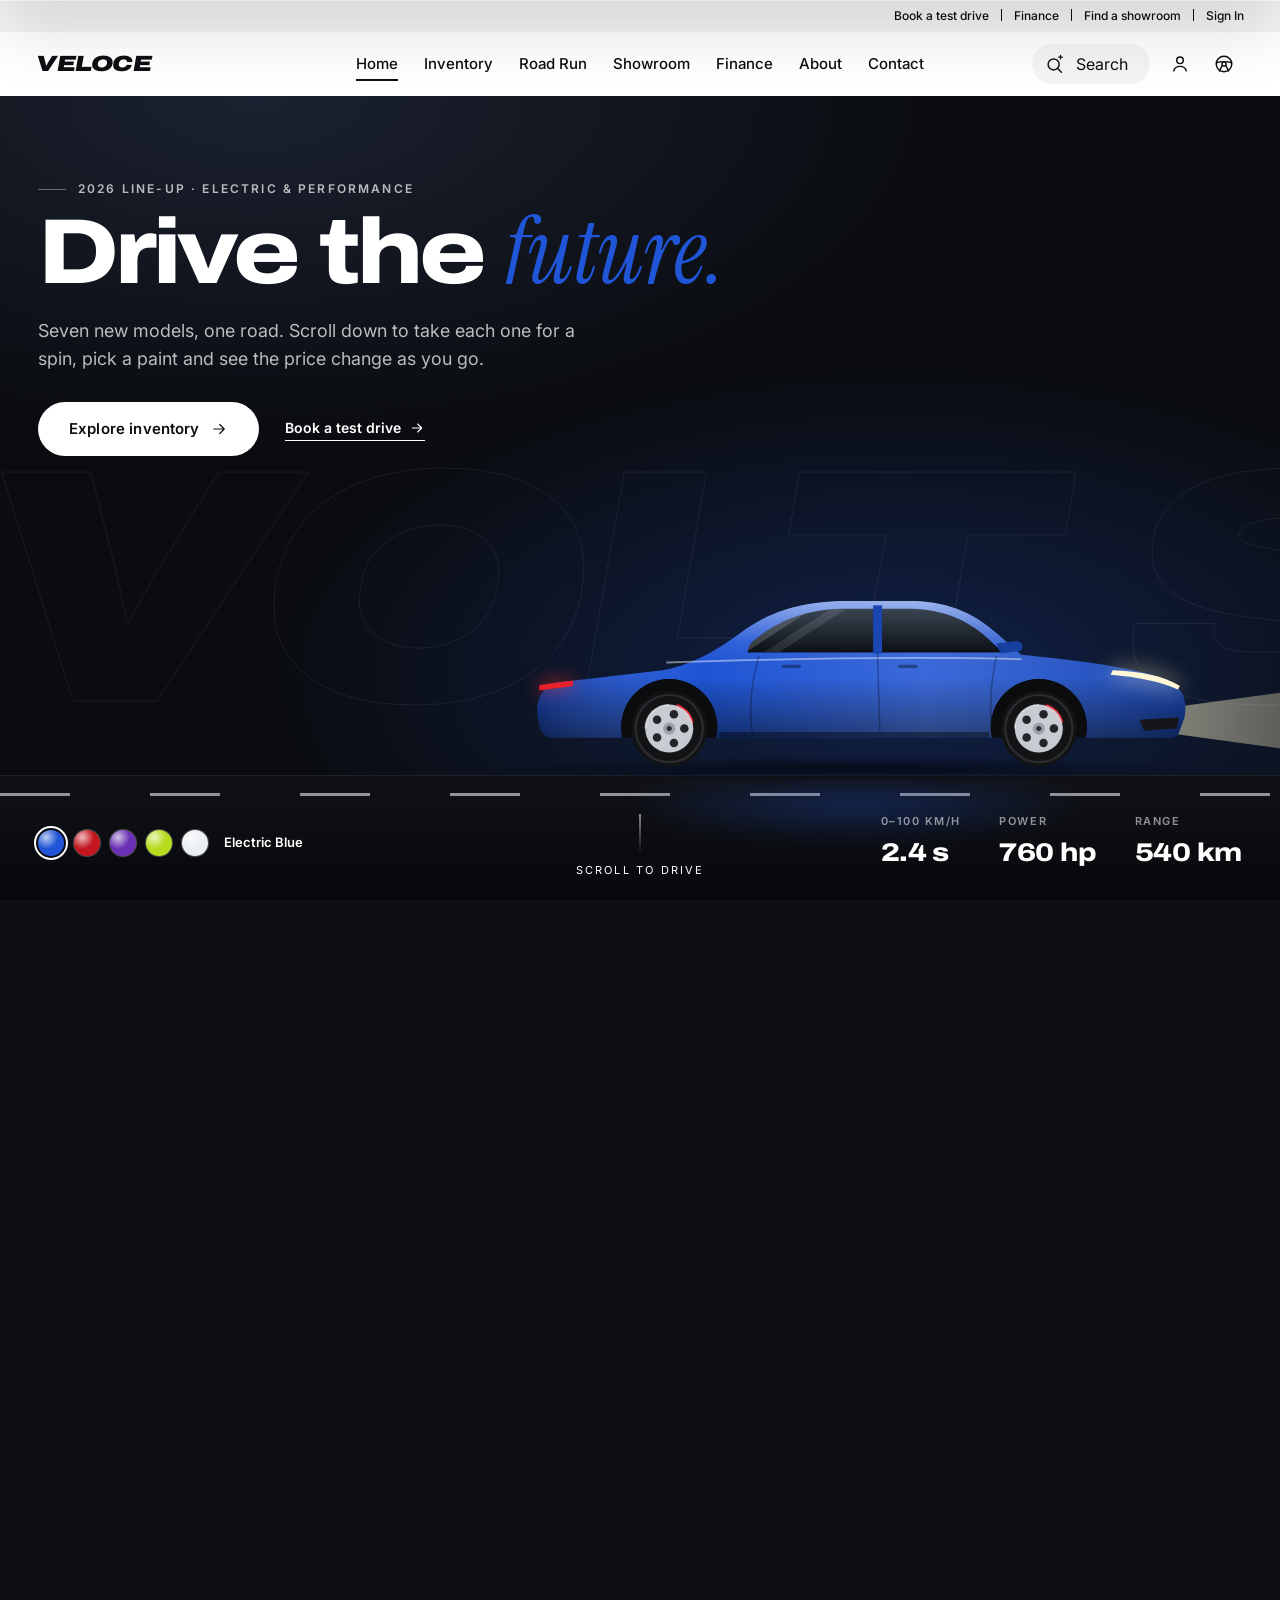
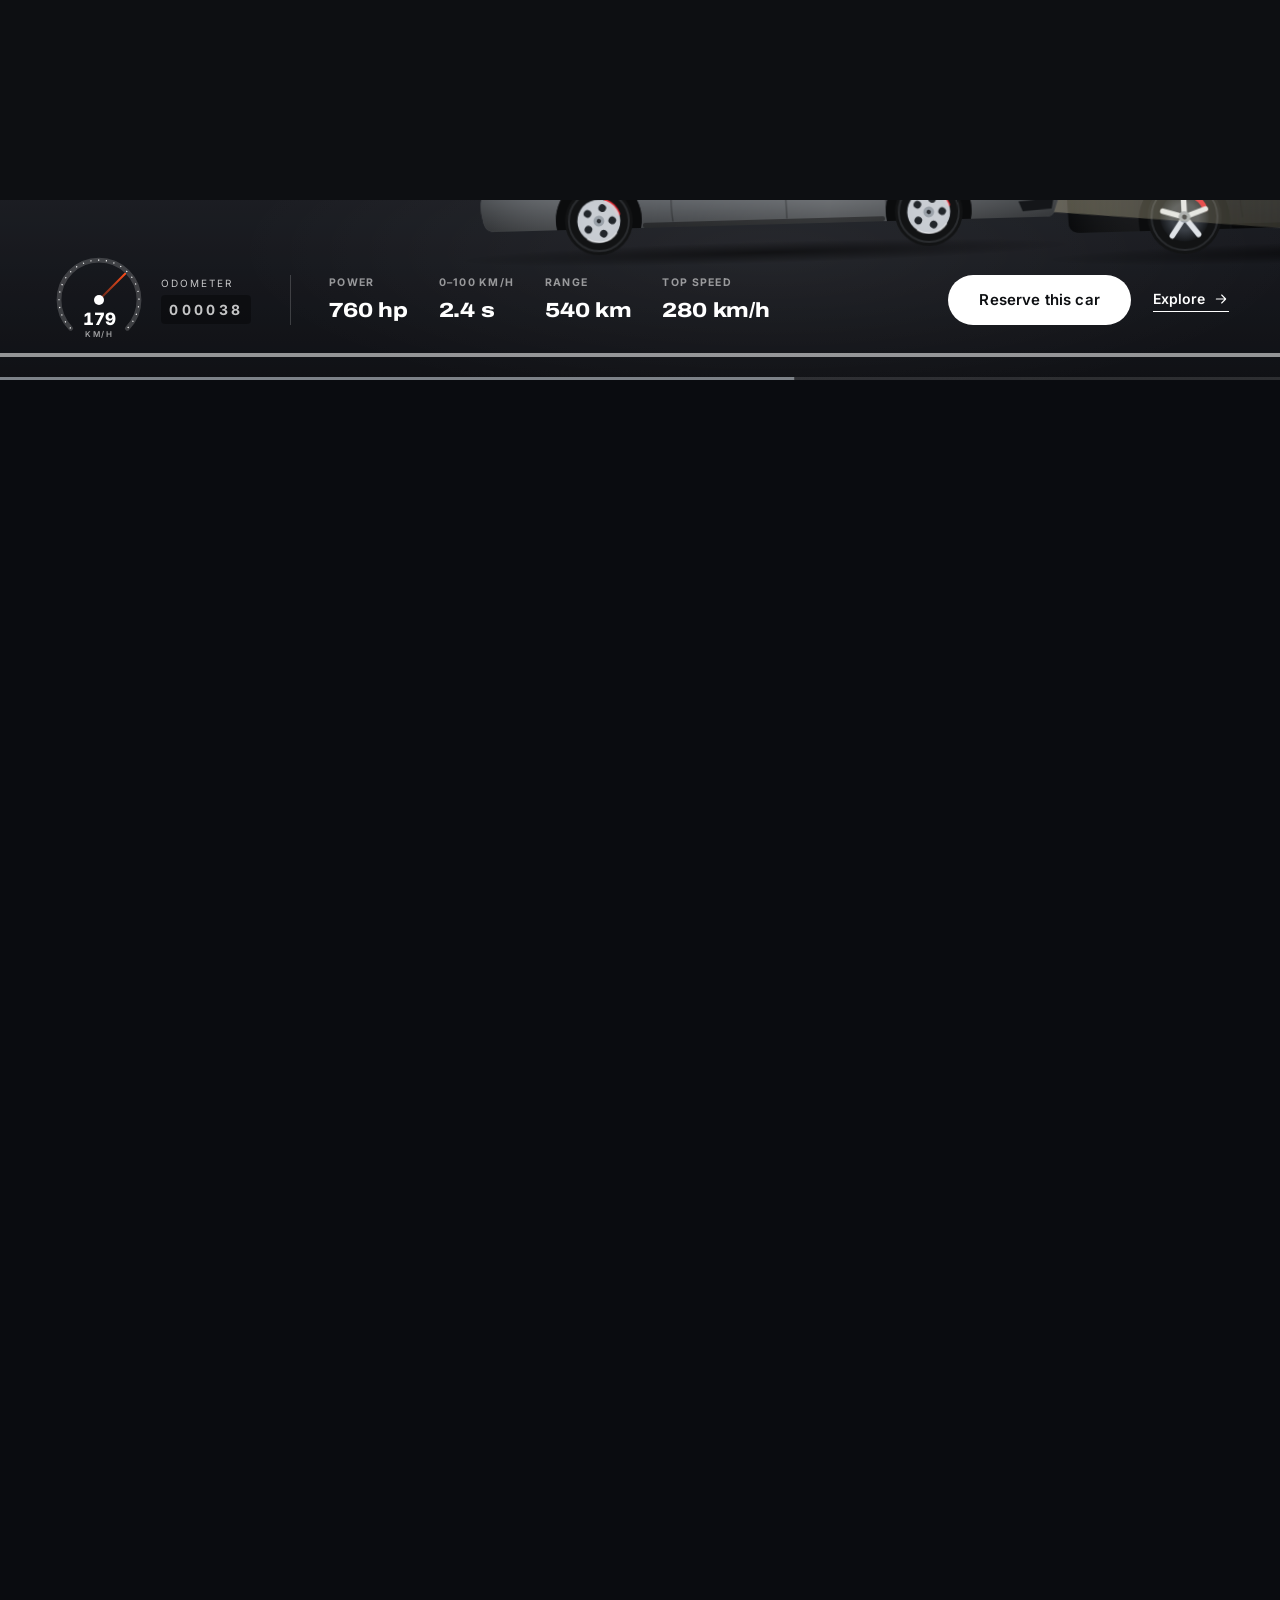
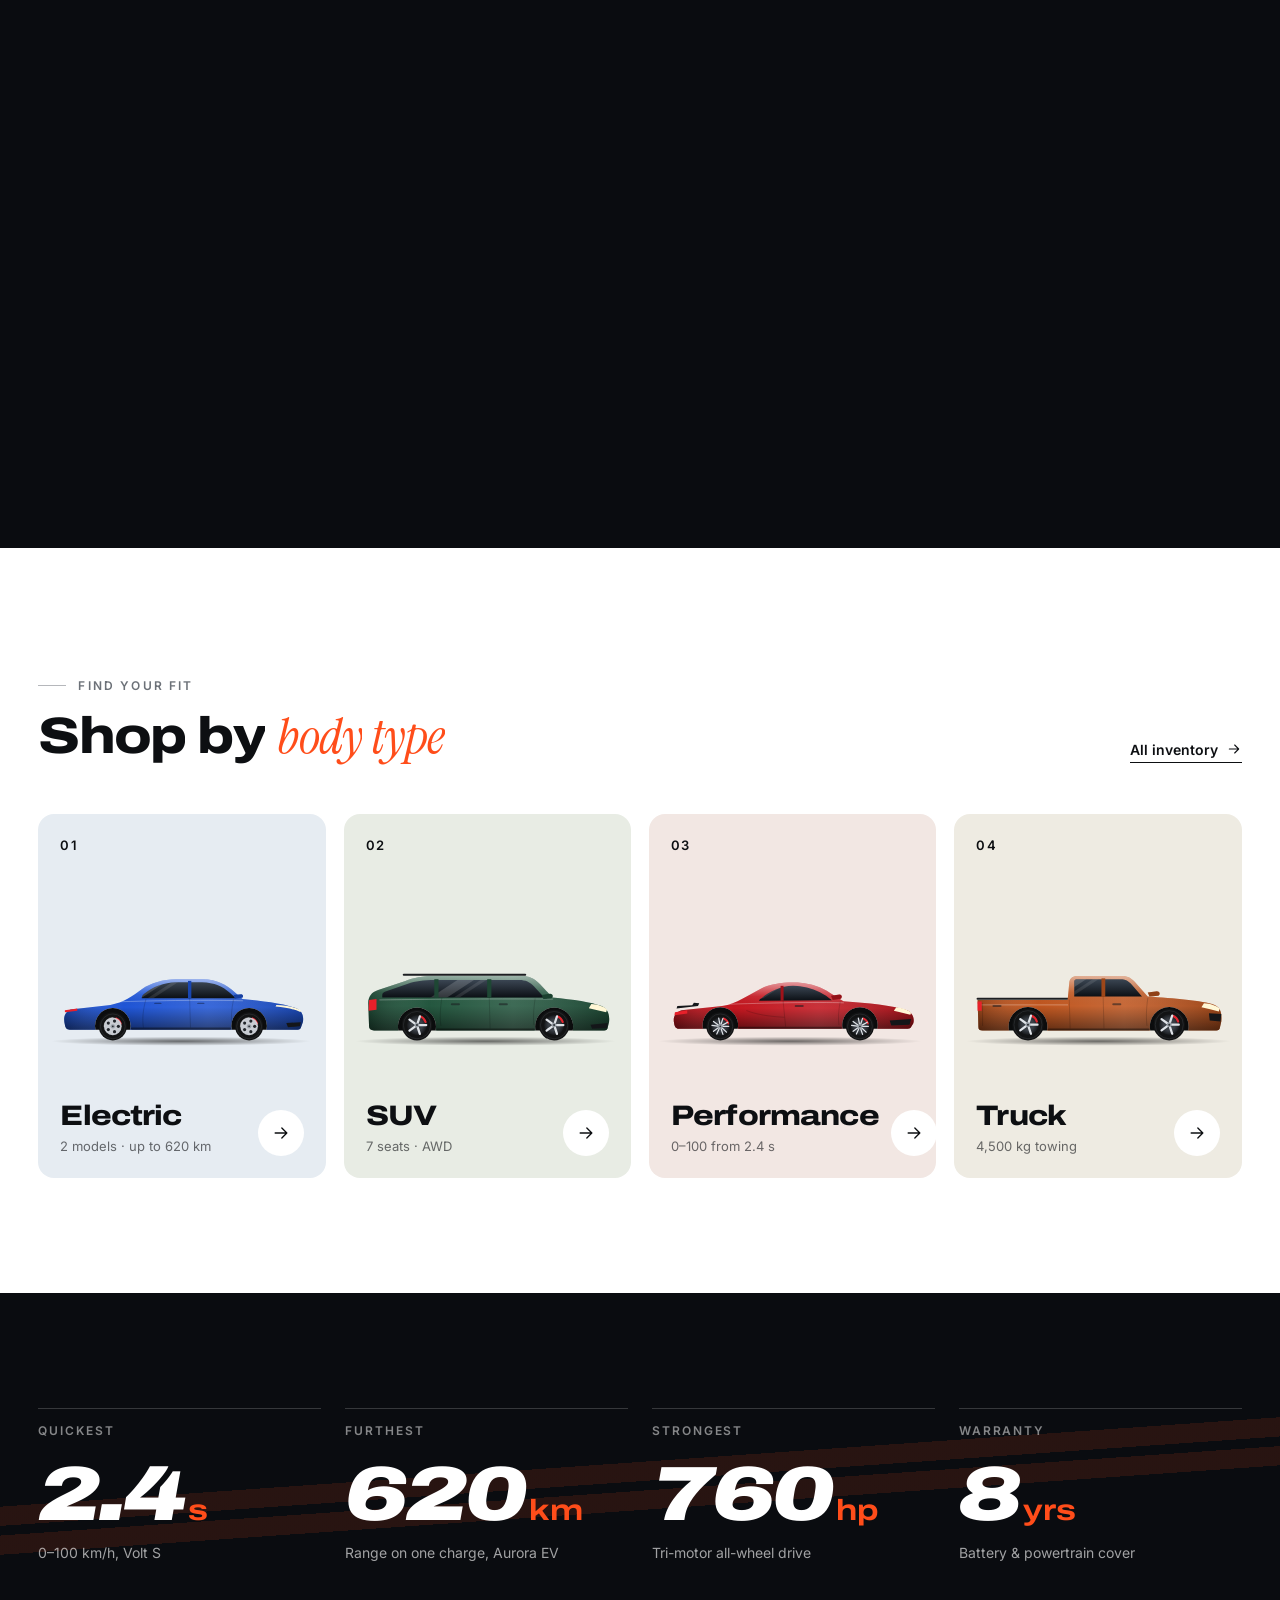
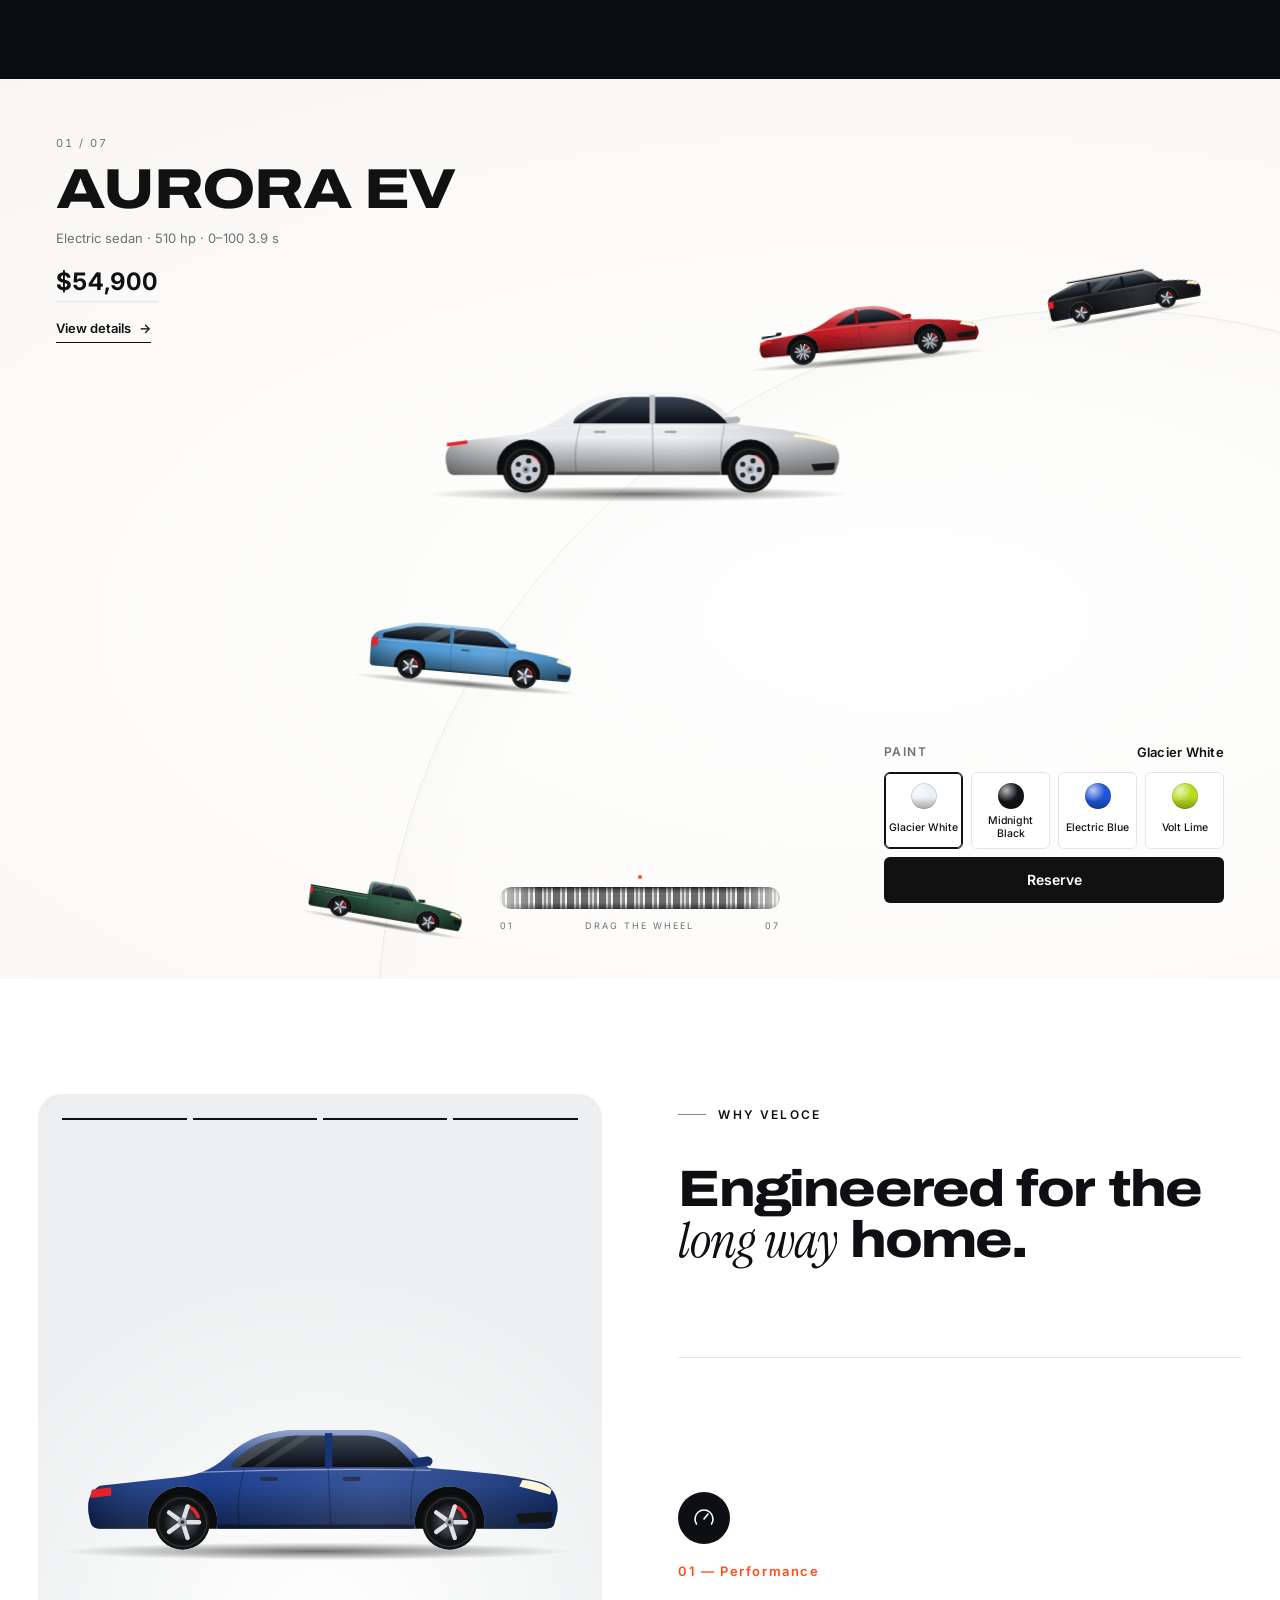
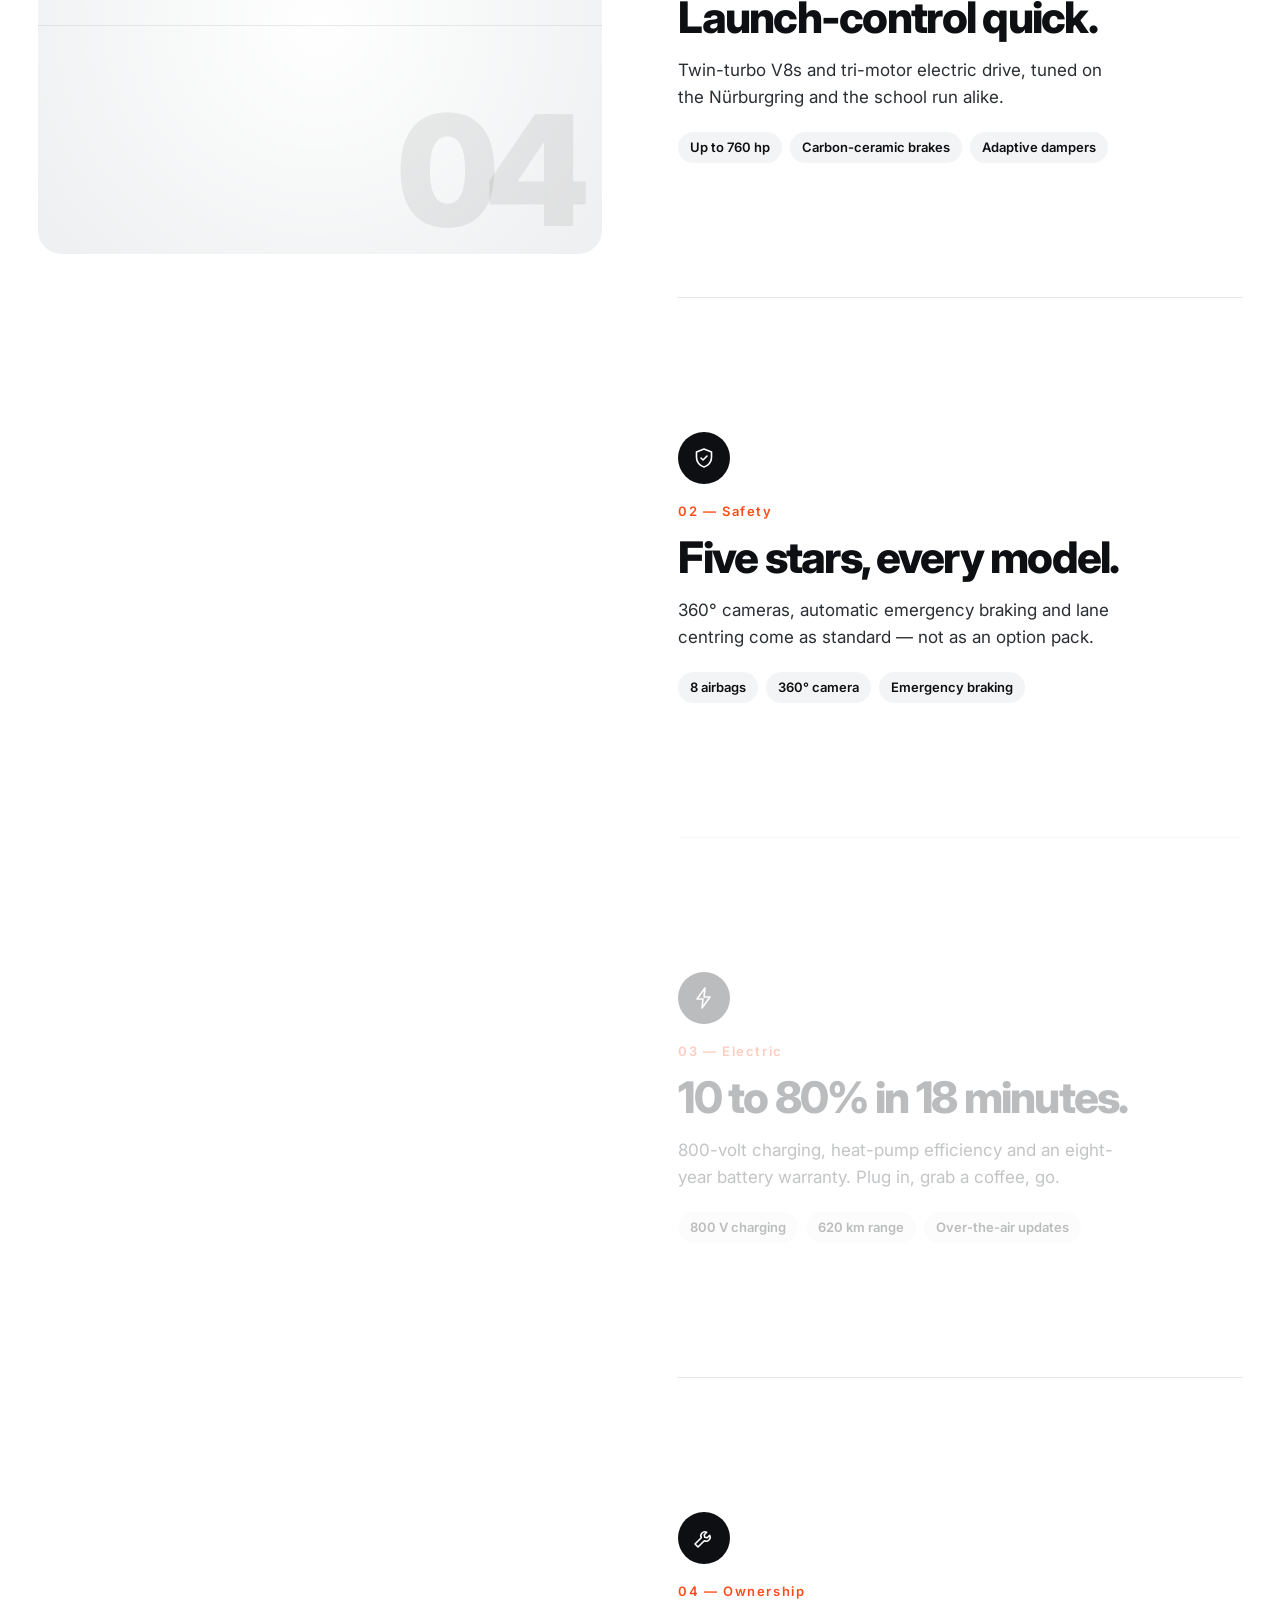
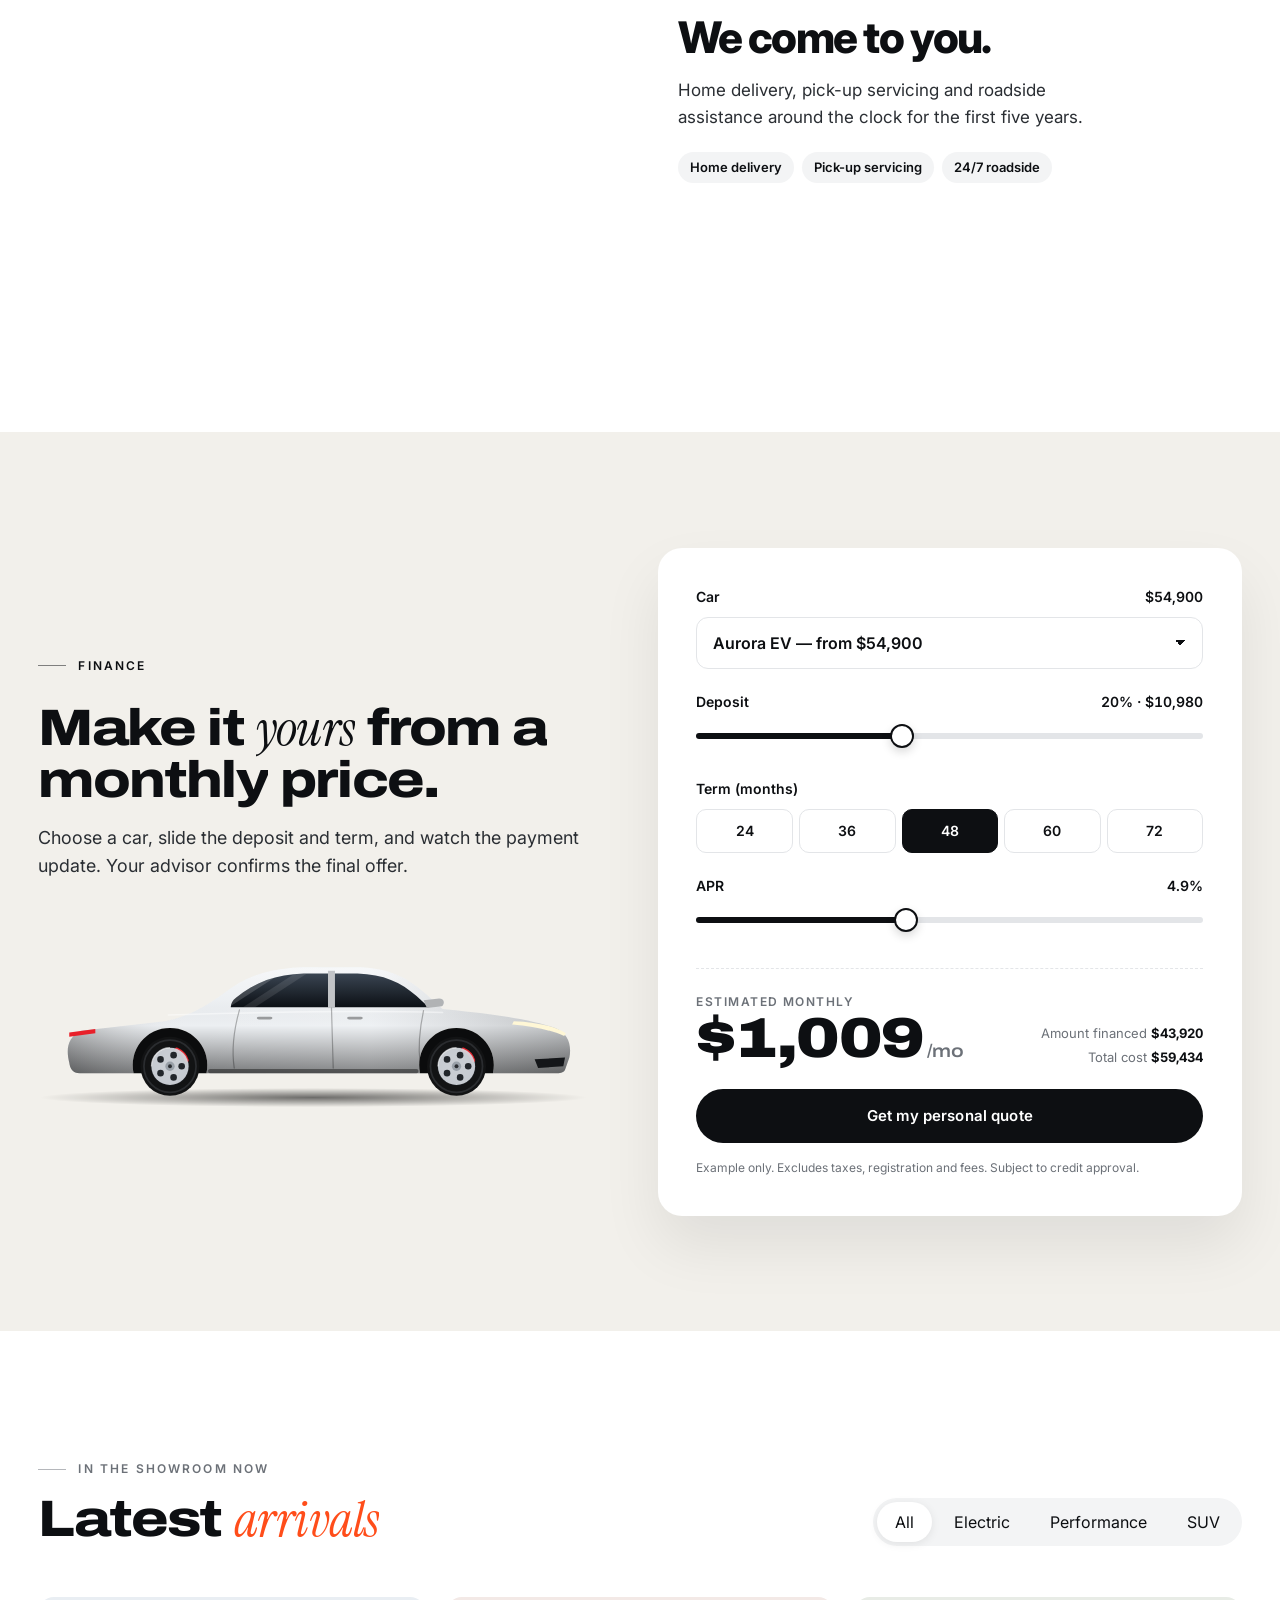
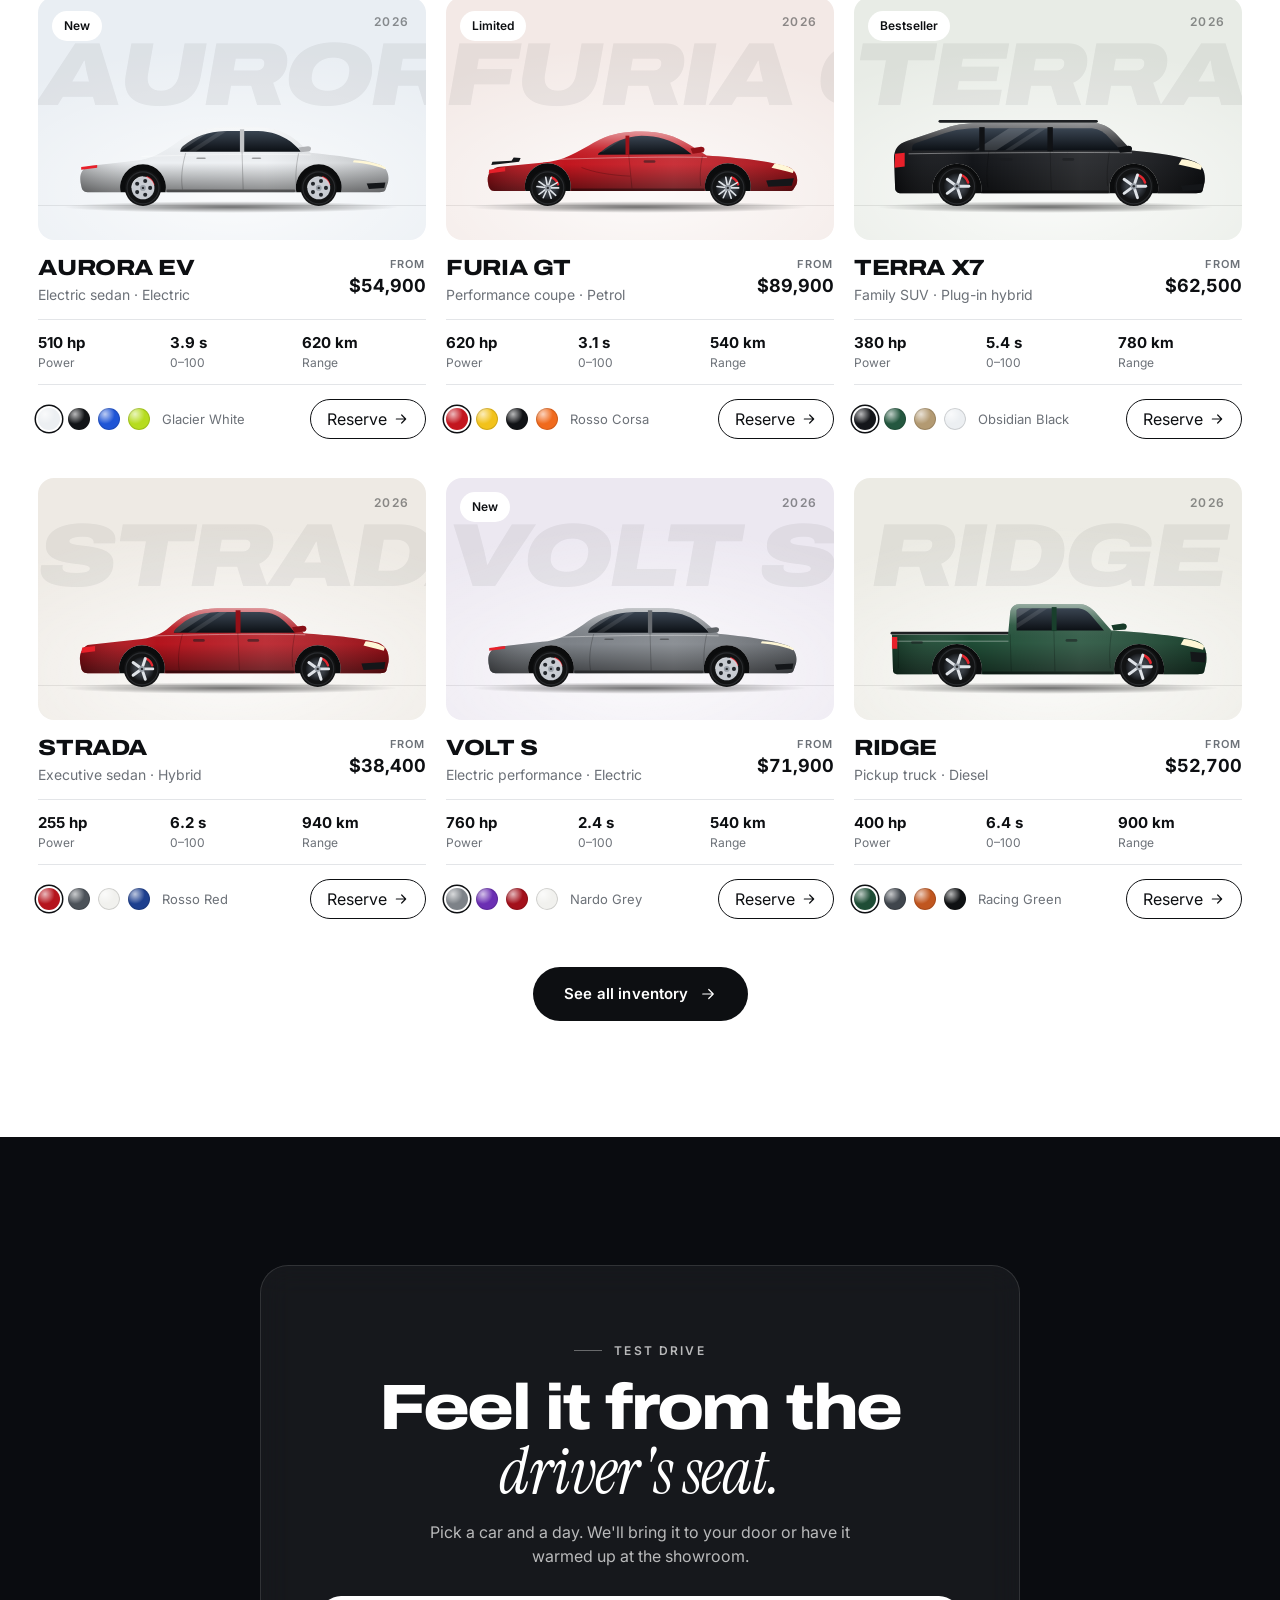
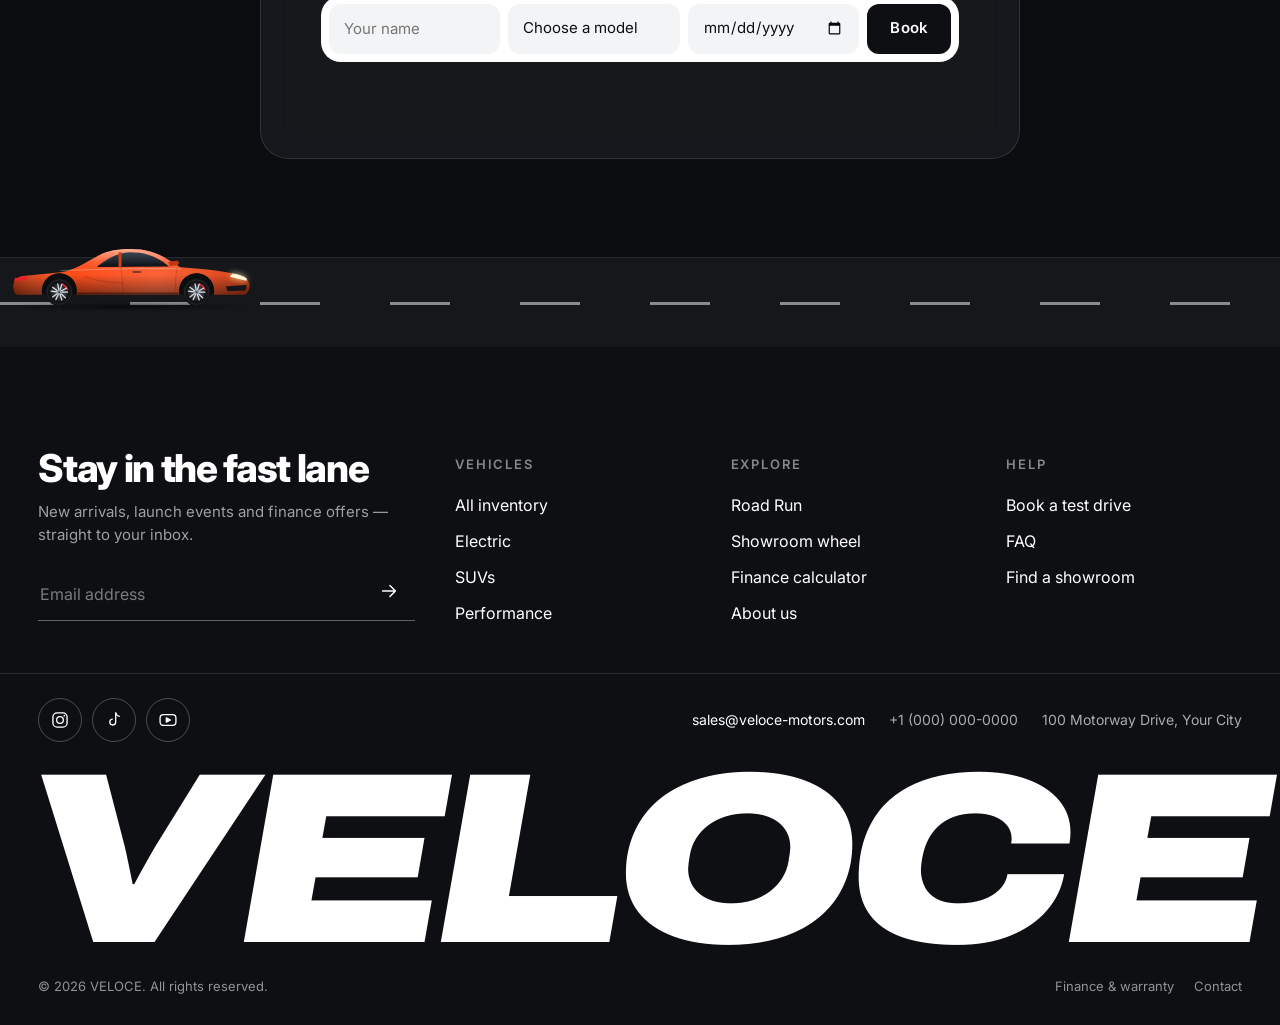
==== html/index.html @ 35964e3a "Add animated car dealership site (HTML) built on the shopify-theme-viral framework Road Run: pinned " ====
<!DOCTYPE html>
<html lang="en" data-currency="USD">
<head>
  <meta charset="UTF-8">
  <meta name="viewport" content="width=device-width, initial-scale=1.0">
  <title>Veloce Motors — Electric, performance &amp; family cars</title>
  <meta name="description" content="Scroll down the road to meet every model, pick a paint and see the price. Finance calculator and test drives.">
  <link rel="preconnect" href="https://fonts.googleapis.com">
  <link rel="preconnect" href="https://fonts.gstatic.com" crossorigin>
  <link href="https://fonts.googleapis.com/css2?family=Archivo:ital,wdth,wght@0,62..125,400..900;1,62..125,400..900&family=Inter:wght@400;500;600;700;800&family=Instrument+Serif:ital@0;1&display=swap" rel="stylesheet">
  <script>document.documentElement.classList.add('motion-ready');</script>
  <link rel="stylesheet" href="assets/base.css">
  <link rel="stylesheet" href="assets/site.css">
  <link rel="stylesheet" href="assets/motion.css">
  <link rel="stylesheet" href="assets/car-hero.css">
  <link rel="stylesheet" href="assets/sections.css">
  <link rel="stylesheet" href="assets/road-run.css">
  <link rel="stylesheet" href="assets/car-orbit.css">
  <link rel="stylesheet" href="assets/car-sections.css">
</head>
<body id="top" data-preloader class="sx">

  <div data-site-header></div>
  <script src="assets/brand.js"></script>
  <script src="assets/site.js"></script>

  <main id="main">

  <!-- ===================== HERO: the car drives in, scroll drives it off ===================== -->
  <section class="ch" data-car-hero aria-label="Introduction" style="--hero-paint:#1f55d6">
    <div class="ch-word" aria-hidden="true">VOLT&nbsp;S</div>
    <div class="ch-in">
      <div class="ch-copy">
        <p class="eyebrow" data-reveal>2026 line-up · Electric &amp; performance</p>
        <h1 class="display ch-title" data-split>Drive the <em>future.</em></h1>
        <p class="lead" data-reveal style="--rd:.45s">Seven new models, one road. Scroll down to take each one for a spin, pick a paint and see the price change as you go.</p>
        <div class="ch-ctas" data-reveal style="--rd:.6s">
          <a class="btn btn-light" href="inventory.html" data-magnetic>Explore inventory <svg viewBox="0 0 24 24" fill="none" stroke="currentColor" stroke-width="1.6" stroke-linecap="round" stroke-linejoin="round"><path d="M5 12h14M13 6l6 6-6 6"/></svg></a>
          <a class="link-arrow" href="contact.html#test-drive">Book a test drive <svg viewBox="0 0 24 24" fill="none" stroke="currentColor" stroke-width="1.6" stroke-linecap="round" stroke-linejoin="round"><path d="M5 12h14M13 6l6 6-6 6"/></svg></a>
        </div>
      </div>
    </div>
    <div class="ch-road" aria-hidden="true">
      <div class="ch-streaks"><i></i><i></i><i></i><i></i></div>
      <div class="ch-floor"></div>
      <div class="ch-reflect"></div>
      <div class="ch-car" data-hero-car data-style="ev" data-paint="#1f55d6"></div>
    </div>
    <div class="ch-bar">
      <div class="ch-paints" data-hero-paints role="group" aria-label="Paint the car">
        <button type="button" data-hex="#1f55d6" style="--c:#1f55d6" aria-label="Electric Blue" aria-pressed="true"></button>
        <button type="button" data-hex="#c3161f" style="--c:#c3161f" aria-label="Rosso Corsa" aria-pressed="false"></button>
        <button type="button" data-hex="#6b2fb3" style="--c:#6b2fb3" aria-label="Ultra Violet" aria-pressed="false"></button>
        <button type="button" data-hex="#b6dc1f" style="--c:#b6dc1f" aria-label="Volt Lime" aria-pressed="false"></button>
        <button type="button" data-hex="#eceff2" style="--c:#eceff2" aria-label="Glacier White" aria-pressed="false"></button>
        <span data-hero-paint-name>Electric Blue</span>
      </div>
      <dl class="ch-specs">
        <div><dt>0–100 km/h</dt><dd>2.4 s</dd></div>
        <div><dt>Power</dt><dd>760 hp</dd></div>
        <div><dt>Range</dt><dd>540 km</dd></div>
      </dl>
    </div>
    <a class="ch-scroll" href="index.html#road-run"><i></i><span>Scroll to drive</span></a>
  </section>

  <!-- ===================== MARQUEE ===================== -->
  <section class="mq" aria-label="Highlights" data-marquee></section>

  <!-- ===================== ROAD RUN: scroll and the cars drive past ===================== -->
  <section
    id="road-run"
    class="rr"
    data-rr
    aria-label="Road Run — scroll to drive through the line-up"
  >
    <div class="rr-sticky">
      <div class="rr-stars" aria-hidden="true"></div>
      <div class="rr-sun" aria-hidden="true"></div>
      <div class="rr-moon" aria-hidden="true"></div>
      <div class="rr-ghost" data-rr-ghost aria-hidden="true"></div>
      <div class="rr-layer rr-mtn" style="background-image:url(assets/img/road/mountains.svg)" data-rr-layer="0.06" data-aspect="5.333" aria-hidden="true"></div>
      <div class="rr-layer rr-city" style="background-image:url(assets/img/road/city.svg)" data-rr-layer="0.16" data-aspect="4.615" aria-hidden="true"></div>
      <div class="rr-tint" aria-hidden="true"></div>
      <div class="rr-layer rr-city-lights" style="background-image:url(assets/img/road/city-lights.svg)" data-rr-layer="0.16" data-aspect="4.615" aria-hidden="true"></div>
      <div class="rr-layer rr-lamps" style="background-image:url(assets/img/road/lamps.svg)" data-rr-layer="0.5" data-aspect="2.1875" aria-hidden="true"></div>
      <div class="rr-shade" aria-hidden="true"></div>
      <div class="rr-layer rr-lamps-glow" style="background-image:url(assets/img/road/lamps-glow.svg)" data-rr-layer="0.5" data-aspect="2.1875" aria-hidden="true"></div>
      <div class="rr-road" aria-hidden="true">
        <div class="rr-road-sheen"></div>
        <div class="rr-lane" data-rr-lane></div>
        <div class="rr-edge"></div>
      </div>
      <div class="rr-scrim" aria-hidden="true"></div>
      <div class="rr-cars" data-rr-cars></div>

      <div class="rr-info" aria-live="polite">
        <div class="rr-idx"><span data-rr-idx>01</span> / <span data-rr-max>07</span> — Road Run</div>
        <p class="rr-cat" data-rr-cat></p>
        <h2 class="rr-name" data-rr-name></h2>
        <p class="rr-tag" data-rr-tag></p>
        <div class="rr-price"><small>Price in this paint</small><strong data-rr-price></strong><span class="rr-paint-name" data-rr-paint></span></div>
        <div class="rr-paints" data-rr-paints role="radiogroup" aria-label="Choose a paint"></div>
      </div>

      <ol class="rr-steps" data-rr-steps aria-label="Models on the road"></ol>

      <div class="rr-dash">
        <div class="rr-hud" aria-hidden="true">
          <div class="rr-gauge">
            <svg viewBox="0 0 120 120">
              <path d="M24.6 95.4 A50 50 0 1 1 95.4 95.4" fill="none" stroke="rgba(255,255,255,.18)" stroke-width="6" stroke-linecap="round"/>
              <path d="M24.6 95.4 A50 50 0 1 1 95.4 95.4" fill="none" stroke="#fff" stroke-width="1.5" stroke-dasharray="1.5 8.2" transform="translate(0 0)"/>
            </svg>
            <span class="rr-needle" data-rr-needle></span>
            <span class="rr-gauge-num"><span data-rr-speed>0</span><small>KM/H</small></span>
          </div>
          <div class="rr-odo">Odometer<b data-rr-odo>000000</b></div>
        </div>
        <dl class="rr-specs" data-rr-specs></dl>
        <div class="rr-ctas">
          <p class="rr-msg" data-rr-msg aria-live="polite"></p>
          <button type="button" class="btn btn-light" data-rr-reserve>Reserve this car</button>
          <a class="link-arrow" href="inventory.html" data-rr-link>Explore <svg viewBox="0 0 24 24" fill="none" stroke="currentColor" stroke-width="1.6" stroke-linecap="round" stroke-linejoin="round"><path d="M5 12h14M13 6l6 6-6 6"/></svg></a>
        </div>
      </div>
      <div class="rr-hint" aria-hidden="true"><i></i>Scroll to drive</div>
      <div class="rr-bar" aria-hidden="true"><i></i></div>
    </div>
  </section>

  <!-- ===================== BODY TYPES ===================== -->
  <section class="section" id="body-types" aria-labelledby="bt-title">
    <div class="container">
      <div class="section-head">
        <div>
          <p class="eyebrow" data-reveal>Find your fit</p>
          <h2 class="h2" id="bt-title" data-split style="margin-top:16px">Shop by <em>body type</em></h2>
        </div>
        <a class="link-arrow" href="inventory.html" data-reveal>All inventory <svg viewBox="0 0 24 24" fill="none" stroke="currentColor" stroke-width="1.6" stroke-linecap="round" stroke-linejoin="round"><path d="M5 12h14M13 6l6 6-6 6"/></svg></a>
      </div>
      <div class="bt-grid" data-reveal-stagger="0.08">
        <a class="bt" href="inventory.html?c=electric" data-reveal style="--tone:#e6ecf2" data-cursor="Go">
          <span class="bt-n">01</span>
          <span class="bt-car" data-car-art="ev" data-paint="#1f55d6"></span>
          <span class="bt-foot"><span><span class="bt-name">Electric</span><span class="bt-count">2 models · up to 620 km</span></span><span class="bt-arrow"><svg viewBox="0 0 24 24" fill="none" stroke="currentColor" stroke-width="1.6" stroke-linecap="round" stroke-linejoin="round"><path d="M5 12h14M13 6l6 6-6 6"/></svg></span></span>
        </a>
        <a class="bt" href="inventory.html?c=suv" data-reveal style="--tone:#e8ece4" data-cursor="Go">
          <span class="bt-n">02</span>
          <span class="bt-car" data-car-art="suv" data-paint="#24573f"></span>
          <span class="bt-foot"><span><span class="bt-name">SUV</span><span class="bt-count">7 seats · AWD</span></span><span class="bt-arrow"><svg viewBox="0 0 24 24" fill="none" stroke="currentColor" stroke-width="1.6" stroke-linecap="round" stroke-linejoin="round"><path d="M5 12h14M13 6l6 6-6 6"/></svg></span></span>
        </a>
        <a class="bt" href="inventory.html?c=performance" data-reveal style="--tone:#f2e7e3" data-cursor="Go">
          <span class="bt-n">03</span>
          <span class="bt-car" data-car-art="coupe" data-paint="#c3161f"></span>
          <span class="bt-foot"><span><span class="bt-name">Performance</span><span class="bt-count">0–100 from 2.4 s</span></span><span class="bt-arrow"><svg viewBox="0 0 24 24" fill="none" stroke="currentColor" stroke-width="1.6" stroke-linecap="round" stroke-linejoin="round"><path d="M5 12h14M13 6l6 6-6 6"/></svg></span></span>
        </a>
        <a class="bt" href="inventory.html?c=truck" data-reveal style="--tone:#eeebe2" data-cursor="Go">
          <span class="bt-n">04</span>
          <span class="bt-car" data-car-art="pickup" data-paint="#c0561f"></span>
          <span class="bt-foot"><span><span class="bt-name">Truck</span><span class="bt-count">4,500 kg towing</span></span><span class="bt-arrow"><svg viewBox="0 0 24 24" fill="none" stroke="currentColor" stroke-width="1.6" stroke-linecap="round" stroke-linejoin="round"><path d="M5 12h14M13 6l6 6-6 6"/></svg></span></span>
        </a>
      </div>
    </div>
  </section>

  <!-- ===================== STATS ===================== -->
  <section class="section stats" aria-label="Veloce in numbers">
    <div class="container">
      <div class="stats-grid" data-reveal-stagger="0.1">
        <div class="stat" data-reveal><span class="stat-k">Quickest</span><span class="stat-num" data-count-to="2.4"><span data-count>2.4</span><small>s</small></span><span class="stat-label">0–100 km/h, Volt S</span></div>
        <div class="stat" data-reveal><span class="stat-k">Furthest</span><span class="stat-num" data-count-to="620"><span data-count>620</span><small>km</small></span><span class="stat-label">Range on one charge, Aurora EV</span></div>
        <div class="stat" data-reveal><span class="stat-k">Strongest</span><span class="stat-num" data-count-to="760"><span data-count>760</span><small>hp</small></span><span class="stat-label">Tri-motor all-wheel drive</span></div>
        <div class="stat" data-reveal><span class="stat-k">Warranty</span><span class="stat-num" data-count-to="8"><span data-count>8</span><small>yrs</small></span><span class="stat-label">Battery &amp; powertrain cover</span></div>
      </div>
    </div>
  </section>

  <!-- ===================== SHOWROOM WHEEL (drag the wheel) ===================== -->
  <section id="showroom" class="orbit" data-orbit-section aria-label="Showroom — drag the wheel to choose a car">
    <div class="orbit-stage" data-orbit-stage data-cursor="Drag">
      <div class="orbit-ring" data-orbit-ring aria-hidden="true"></div>
    </div>

    <div class="orbit-info" aria-live="polite">
      <div class="orbit-idx" data-orbit-idx>01 / 07</div>
      <h2 class="orbit-name" data-orbit-name></h2>
      <p class="orbit-meta" data-orbit-meta></p>
      <div class="orbit-price" data-orbit-price></div>
      <a class="orbit-details" href="inventory.html" data-orbit-details>View details <span aria-hidden="true">&rarr;</span></a>
    </div>

    <div class="orbit-wheel" data-orbit-wheel role="slider" tabindex="0" aria-label="Turn the wheel to choose a car" aria-valuemin="1" aria-valuemax="7" aria-valuenow="1">
      <span class="orbit-wheel-dot" aria-hidden="true"></span>
      <div class="orbit-wheel-track" data-orbit-track></div>
      <div class="orbit-wheel-labels" aria-hidden="true"><span>01</span><span>Drag the wheel</span><span data-orbit-max>07</span></div>
    </div>

    <div class="orbit-paints-wrap">
      <div class="orbit-paints-head"><span>Paint</span><span data-orbit-paint></span></div>
      <div class="orbit-paints" data-orbit-paints role="radiogroup" aria-label="Choose a paint"></div>
      <button type="button" class="orbit-reserve" data-orbit-reserve>Reserve</button>
      <p class="orbit-msg" data-orbit-msg aria-live="polite"></p>
    </div>
  </section>

  <!-- ===================== FEATURE SCROLL ===================== -->
  <section class="section" data-feat aria-labelledby="feat-title">
    <div class="container feat-in">
      <div class="feat-media" aria-hidden="true">
        <div class="feat-frame">
          <div class="feat-progress"><i></i><i></i><i></i><i></i></div>
          <figure class="feat-img" data-car-art="coupe" data-paint="#f2c21b"></figure>
          <figure class="feat-img" data-car-art="suv" data-paint="#eceff2"></figure>
          <figure class="feat-img" data-car-art="ev" data-paint="#6b2fb3"></figure>
          <figure class="feat-img" data-car-art="sedan" data-paint="#1d3f8f"></figure>
          <span class="feat-big" data-feat-num>01</span>
        </div>
      </div>
      <div class="feat-list">
        <header>
          <p class="eyebrow" data-reveal>Why Veloce</p>
          <h2 class="h2" id="feat-title" data-split style="margin-top:20px">Engineered for the <em>long way</em> home.</h2>
        </header>
        <article class="feat-item">
          <span class="feat-ico"><svg viewBox="0 0 24 24" fill="none" stroke="currentColor" stroke-width="1.6" stroke-linecap="round" stroke-linejoin="round"><path d="M12 13 16 8"/><path d="M4.5 18a9 9 0 1 1 15 0"/></svg></span>
          <span class="feat-idx">01 — Performance</span>
          <h3>Launch-control quick.</h3>
          <p>Twin-turbo V8s and tri-motor electric drive, tuned on the Nürburgring and the school run alike.</p>
          <ul><li>Up to 760 hp</li><li>Carbon-ceramic brakes</li><li>Adaptive dampers</li></ul>
          <div class="feat-item-img" data-car-art="coupe" data-paint="#f2c21b"></div>
        </article>
        <article class="feat-item">
          <span class="feat-ico"><svg viewBox="0 0 24 24" fill="none" stroke="currentColor" stroke-width="1.6" stroke-linecap="round" stroke-linejoin="round"><path d="M12 3 4.5 6v5.5c0 4.6 3.2 8.4 7.5 9.5 4.3-1.1 7.5-4.9 7.5-9.5V6L12 3Z"/><path d="m9 12 2 2 4-4"/></svg></span>
          <span class="feat-idx">02 — Safety</span>
          <h3>Five stars, every model.</h3>
          <p>360° cameras, automatic emergency braking and lane centring come as standard — not as an option pack.</p>
          <ul><li>8 airbags</li><li>360° camera</li><li>Emergency braking</li></ul>
          <div class="feat-item-img" data-car-art="suv" data-paint="#eceff2"></div>
        </article>
        <article class="feat-item">
          <span class="feat-ico"><svg viewBox="0 0 24 24" fill="none" stroke="currentColor" stroke-width="1.6" stroke-linecap="round" stroke-linejoin="round"><path d="M13 2 5 13h6l-1 9 8-11h-6l1-9Z"/></svg></span>
          <span class="feat-idx">03 — Electric</span>
          <h3>10 to 80% in 18 minutes.</h3>
          <p>800-volt charging, heat-pump efficiency and an eight-year battery warranty. Plug in, grab a coffee, go.</p>
          <ul><li>800 V charging</li><li>620 km range</li><li>Over-the-air updates</li></ul>
          <div class="feat-item-img" data-car-art="ev" data-paint="#6b2fb3"></div>
        </article>
        <article class="feat-item">
          <span class="feat-ico"><svg viewBox="0 0 24 24" fill="none" stroke="currentColor" stroke-width="1.6" stroke-linecap="round" stroke-linejoin="round"><path d="M14.7 6.3a4 4 0 0 0-5.4 5.4L3 18l3 3 6.3-6.3a4 4 0 0 0 5.4-5.4l-2.5 2.5-2.4-.6-.6-2.4 2.5-2.5Z"/></svg></span>
          <span class="feat-idx">04 — Ownership</span>
          <h3>We come to you.</h3>
          <p>Home delivery, pick-up servicing and roadside assistance around the clock for the first five years.</p>
          <ul><li>Home delivery</li><li>Pick-up servicing</li><li>24/7 roadside</li></ul>
          <div class="feat-item-img" data-car-art="sedan" data-paint="#1d3f8f"></div>
        </article>
      </div>
    </div>
  </section>

  <!-- ===================== FINANCE CALCULATOR ===================== -->
  <section id="finance" class="section fin" data-fin data-fin-default="aurora-ev" aria-labelledby="fin-title">
    <div class="container fin-grid">
      <div>
        <p class="eyebrow" data-reveal>Finance</p>
        <h2 class="h2" id="fin-title" data-split style="margin-top:16px">Make it <em>yours</em> from a monthly price.</h2>
        <p class="lead" data-reveal style="margin-top:18px">Choose a car, slide the deposit and term, and watch the payment update. Your advisor confirms the final offer.</p>
        <div class="fin-car" data-fin-art data-reveal="left"></div>
      </div>
      <div class="fin-card" data-reveal="up">
        <div class="fin-row">
          <label class="fin-label" for="fin-car"><span>Car</span><output data-fin-price></output></label>
          <select id="fin-car" data-fin-car></select>
        </div>
        <div class="fin-row">
          <label class="fin-label" for="fin-down"><span>Deposit</span><output data-fin-down-out></output></label>
          <input id="fin-down" type="range" min="0" max="50" step="5" value="20" data-fin-down>
        </div>
        <div class="fin-row">
          <div class="fin-label"><span>Term (months)</span></div>
          <div class="fin-terms" data-fin-terms role="group" aria-label="Term in months">
            <button type="button" data-months="24" aria-pressed="false">24</button>
            <button type="button" data-months="36" aria-pressed="false">36</button>
            <button type="button" data-months="48" aria-pressed="true">48</button>
            <button type="button" data-months="60" aria-pressed="false">60</button>
            <button type="button" data-months="72" aria-pressed="false">72</button>
          </div>
        </div>
        <div class="fin-row">
          <label class="fin-label" for="fin-apr"><span>APR</span><output data-fin-apr-out></output></label>
          <input id="fin-apr" type="range" min="0" max="12" step="0.1" value="4.9" data-fin-apr>
        </div>
        <div class="fin-out">
          <div><small>Estimated monthly</small><div class="fin-monthly" data-fin-monthly aria-live="polite">$0<span>/mo</span></div></div>
          <div class="fin-sum"><span>Amount financed <b data-fin-loan></b></span><span>Total cost <b data-fin-total></b></span></div>
        </div>
        <a class="btn btn-dark btn-block" href="contact.html#test-drive" style="margin-top:22px">Get my personal quote</a>
        <p class="fin-note">Example only. Excludes taxes, registration and fees. Subject to credit approval.</p>
      </div>
    </div>
  </section>

  <!-- ===================== LATEST ARRIVALS ===================== -->
  <section class="section" data-pg data-limit="6" aria-labelledby="pg-title">
    <div class="container">
      <div class="section-head">
        <div>
          <p class="eyebrow" data-reveal>In the showroom now</p>
          <h2 class="h2" id="pg-title" data-split style="margin-top:16px">Latest <em>arrivals</em></h2>
        </div>
        <div class="tabs" role="group" aria-label="Filter cars" data-reveal>
          <span class="tab-ink" aria-hidden="true"></span>
          <button type="button" class="tab" data-filter="all" aria-pressed="true">All</button>
          <button type="button" class="tab" data-filter="electric" aria-pressed="false">Electric</button>
          <button type="button" class="tab" data-filter="performance" aria-pressed="false">Performance</button>
          <button type="button" class="tab" data-filter="suv" aria-pressed="false">SUV</button>
        </div>
      </div>
      <div class="cc-grid" data-pg-grid></div>
      <div style="text-align:center;margin-top:48px" data-reveal><a class="btn btn-dark" href="inventory.html" data-magnetic>See all inventory <svg viewBox="0 0 24 24" fill="none" stroke="currentColor" stroke-width="1.6" stroke-linecap="round" stroke-linejoin="round"><path d="M5 12h14M13 6l6 6-6 6"/></svg></a></div>
    </div>
  </section>

  <!-- ===================== TEST DRIVE ===================== -->
  <section class="td" id="test-drive" aria-labelledby="td-title">
    <div class="container">
      <div class="td-card" data-reveal="up">
        <p class="eyebrow">Test drive</p>
        <h2 class="h2" id="td-title">Feel it from the <em>driver's seat.</em></h2>
        <p>Pick a car and a day. We'll bring it to your door or have it warmed up at the showroom.</p>
        <form class="td-form" data-td-form novalidate>
          <label class="visually-hidden" for="td-name">Name</label>
          <input id="td-name" name="name" type="text" placeholder="Your name" autocomplete="name" required>
          <label class="visually-hidden" for="td-model">Model</label>
          <select id="td-model" name="model" required><option value="">Choose a model</option></select>
          <label class="visually-hidden" for="td-date">Date</label>
          <input id="td-date" name="date" type="date" required>
          <button type="submit" class="btn btn-dark">Book</button>
        </form>
        <p class="td-msg" aria-live="polite"></p>
      </div>
    </div>
    <div class="td-road" aria-hidden="true"></div>
    <div class="td-car" data-car-art="coupe" data-paint="#ff4d1a" aria-hidden="true"></div>
  </section>

  </main>

  <div data-site-footer></div>

  <script src="assets/car-art.js"></script>
  <script src="assets/site-cart.js"></script>
  <script src="assets/data/catalog.js"></script>
  <script src="assets/motion.js"></script>
  <script src="assets/marquee.js"></script>
  <script src="assets/car-hero.js"></script>
  <script src="assets/road-run.js"></script>
  <script src="assets/car-orbit.js"></script>
  <script src="assets/car-card.js"></script>
  <script src="assets/car-sections.js"></script>
  <script src="assets/sections.js"></script>
</body>
</html>
---- html/assets/base.css ----
/* ============================================================
   Shared design tokens, type and buttons. Scoped under .sx so they never
   leak into a Shopify theme: the HTML pages put .sx on <body>, every Shopify
   section puts it on its own wrapper. Change colours and fonts here per client.
   ============================================================ */
.sx {
  --font-heading-family: "Archivo", "Inter", "Helvetica Neue", Helvetica, Arial, sans-serif;
  --heading-stretch: 118%;     /* Archivo is a variable-width font: 100% = normal, 125% = expanded */
  --font-body-family: "Inter", "Helvetica Neue", Helvetica, Arial, sans-serif;
  --font-accent: "Instrument Serif", Georgia, "Times New Roman", serif;
  --ink: #0d0f12;
  --ink-2: #2a2e33;
  --paper: #ffffff;
  --muted: #6c7178;
  --line: #e3e5e8;
  --mist: #f3f4f5;
  --cream: #f2f0eb;
  --accent: #ff4d1a;          /* ignition orange: buttons, dots, highlights */
  --night: #0a0c10;           /* dark sections (hero, stats, road at night) */
  --radius: 16px;
  --gutter: clamp(16px, 3vw, 40px);
  --maxw: 1440px;
  --ease-out: cubic-bezier(.22, 1, .36, 1);
  --ease-in-out: cubic-bezier(.65, 0, .35, 1);
}
.sx { font-family: var(--font-body-family); color: var(--ink); }
.sx *, .sx *::before, .sx *::after { box-sizing: border-box; }
/* minimal reset so theme styles don't bleed into the sections */
.sx a { color: inherit; }
.sx img { max-width: 100%; }
.sx button, .sx input, .sx select, .sx textarea { font: inherit; color: inherit; letter-spacing: inherit; }

/* ---------- layout + type ----------*/
.sx .container { width: 100%; max-width: var(--maxw); margin: 0 auto; padding: 0 var(--gutter); }
.sx .section { padding: clamp(72px, 9vw, 140px) 0; }
.sx .eyebrow {
  display: inline-flex; align-items: center; gap: 12px;
  font-size: 12px; font-weight: 600; letter-spacing: .18em; text-transform: uppercase;
}
.sx .eyebrow::before { content: ''; width: 28px; height: 1px; background: currentColor; opacity: .5; }
.sx .eyebrow.no-line::before { display: none; }
.sx .display, .sx .h1, .sx .h2, .sx .h3 { font-family: var(--font-heading-family); font-stretch: var(--heading-stretch); }
.sx .display {
  margin: 0; font-family: var(--font-heading-family);
  font-size: clamp(44px, 7.2vw, 112px); font-weight: 800; line-height: .92; letter-spacing: -.045em;
}
.sx .h1 { margin: 0; font-size: clamp(40px, 5.4vw, 80px); font-weight: 800; line-height: .95; letter-spacing: -.04em; }
.sx .h2 { margin: 0; font-size: clamp(32px, 4vw, 56px); font-weight: 800; line-height: 1; letter-spacing: -.035em; }
.sx .h3 { margin: 0; font-size: clamp(22px, 2vw, 28px); font-weight: 700; line-height: 1.15; letter-spacing: -.02em; }
.sx .display em, .sx .h1 em, .sx .h2 em, .sx .h3 em, .sx .accent {
  font-family: var(--font-accent); font-style: italic; font-weight: 400; letter-spacing: -.01em;
}
.sx .lead { font-size: clamp(17px, 1.4vw, 20px); line-height: 1.55; color: var(--ink-2); max-width: 560px; }
.sx .muted { color: var(--muted); }
.sx .section-head { display: flex; align-items: flex-end; justify-content: space-between; gap: 24px; margin-bottom: clamp(32px, 4vw, 56px); }
.sx .section-head p { margin: 14px 0 0; max-width: 460px; color: var(--muted); }

/* ---------- buttons + links ----------*/
.sx .btn {
  position: relative; display: inline-flex; align-items: center; justify-content: center; gap: 10px;
  height: 54px; padding: 0 30px; border-radius: 999px; border: 1px solid transparent;
  font-size: 15px; font-weight: 600; letter-spacing: .01em; text-decoration: none; cursor: pointer;
  overflow: hidden; isolation: isolate; white-space: nowrap;
  transition: color .45s var(--ease-out), border-color .45s var(--ease-out), background .45s var(--ease-out);
}
.sx .btn::before {
  /* fill that rises from the bottom on hover */
  content: ''; position: absolute; inset: 0; z-index: -1; border-radius: inherit;
  transform: translateY(101%); transition: transform .55s var(--ease-out);
}
.sx .btn:hover::before { transform: none; }
.sx .btn svg { width: 18px; height: 18px; transition: transform .45s var(--ease-out); }
.sx .btn:hover svg { transform: translateX(4px); }
.sx .btn-dark { background: var(--ink); color: #fff; }
.sx .btn-dark::before { background: var(--accent); }
.sx .btn-light { background: #fff; color: var(--ink); }
.sx .btn-light::before { background: var(--ink); }
.sx .btn-light:hover { color: #fff; }
.sx .btn-line { border-color: currentColor; color: var(--ink); background: transparent; }
.sx .btn-line::before { background: var(--ink); }
.sx .btn-line:hover { color: #fff; border-color: var(--ink); }
.sx .btn-block { width: 100%; }
.sx .btn:disabled { opacity: .45; cursor: not-allowed; }
.sx .link-arrow {
  display: inline-flex; align-items: center; gap: 8px; padding-bottom: 3px;
  font-size: 14px; font-weight: 600; text-decoration: none;
  background: linear-gradient(currentColor, currentColor) left bottom / 100% 1px no-repeat;
  transition: background-size .5s var(--ease-out);
}
.sx .link-arrow:hover { background-size: 0 1px; background-position: right bottom; }
.sx .link-arrow svg { width: 16px; height: 16px; transition: transform .4s var(--ease-out); }
.sx .link-arrow:hover svg { transform: translateX(4px); }
---- html/assets/site.css ----
/* ============================================================
   Site shell + shared components for the static HTML pages (from shopify-theme-viral).
   Brand colours and fonts live in :root — change them per client.
   ============================================================ */
:root {
  --header-h: 64px;
}
*, *::before, *::after { box-sizing: border-box; }
html { -webkit-text-size-adjust: 100%; scroll-padding-top: calc(var(--header-h) + 16px); }
body {
  margin: 0;
  background: var(--paper);
  color: var(--ink);
  font-family: var(--font-body-family);
  font-size: 16px; line-height: 1.5;
  -webkit-font-smoothing: antialiased;
  text-rendering: optimizeLegibility;
}
html.is-loading, html.is-loading body { overflow: hidden; }
img { max-width: 100%; display: block; }
a { color: inherit; }
button, input, select, textarea { font: inherit; color: inherit; }
::selection { background: var(--ink); color: var(--paper); }
:focus-visible { outline: 2px solid var(--ink); outline-offset: 3px; }
.visually-hidden {
  position: absolute !important; width: 1px; height: 1px; overflow: hidden;
  clip: rect(0 0 0 0); white-space: nowrap;
}
.skip-link {
  position: fixed; left: 12px; top: -60px; z-index: 100001;
  padding: 10px 16px; border-radius: 999px; background: var(--ink); color: #fff; text-decoration: none;
  transition: top .2s ease;
}
.skip-link:focus { top: 12px; }

/* ---------- header ---------- */
.util-bar { background: var(--mist); font-size: 12px; font-weight: 500; }
.util-bar ul {
  list-style: none; margin: 0 auto; padding: 0 36px; max-width: 1920px; height: 32px;
  display: flex; align-items: center; justify-content: flex-end;
}
.util-bar li + li::before { content: ''; display: inline-block; width: 1px; height: 12px; background: currentColor; margin: 0 12px; vertical-align: -1px; }
.util-bar a { text-decoration: none; }
.util-bar a:hover { color: var(--muted); }

.site-header {
  position: sticky; top: 0; z-index: 900;
  background: rgba(255, 255, 255, .92);
  -webkit-backdrop-filter: saturate(1.6) blur(14px); backdrop-filter: saturate(1.6) blur(14px);
  transition: transform .45s var(--ease-out), box-shadow .3s ease;
}
.site-header.is-scrolled { box-shadow: 0 1px 0 var(--line); }
.site-header.is-hidden { transform: translateY(-100%); }
.site-header-in {
  max-width: 1920px; margin: 0 auto; padding: 0 36px; height: var(--header-h);
  display: grid; grid-template-columns: 1fr auto 1fr; align-items: center;
}
.site-logo { justify-self: start; display: inline-flex; align-items: center; height: 40px; text-decoration: none; }
.site-logo img { height: 24px; width: auto; transition: transform .5s var(--ease-out); }
.site-logo:hover img { transform: skewX(-8deg) translateX(2px); }
.site-logo-text { font-family: var(--font-heading-family); font-stretch: 125%; font-size: 22px; font-weight: 900; font-style: italic; letter-spacing: -.02em; }
.site-nav { display: flex; gap: 26px; }
.site-nav a {
  position: relative; padding: 8px 0;
  font-size: 15px; font-weight: 500; text-decoration: none;
}
.site-nav a::after {
  content: ''; position: absolute; left: 0; right: 0; bottom: 2px; height: 2px; background: currentColor;
  transform: scaleX(0); transform-origin: right; transition: transform .45s var(--ease-out);
}
.site-nav a:hover::after, .site-nav a[aria-current]::after { transform: scaleX(1); transform-origin: left; }
.site-nav-foot { display: none; }
.site-tools { justify-self: end; display: flex; align-items: center; gap: 4px; }
.site-search {
  display: flex; align-items: center; gap: 10px;
  height: 40px; padding: 0 22px 0 12px; margin-right: 6px;
  border: 0; border-radius: 999px; background: var(--mist); color: var(--muted);
  font-size: 15px; cursor: pointer; transition: background .25s ease;
}
.site-search:hover { background: #ebebeb; }
.site-search svg { width: 22px; height: 22px; color: var(--ink); }
.icon-btn {
  position: relative; display: grid; place-items: center;
  width: 40px; height: 40px; border-radius: 50%;
  background: none; border: 0; color: inherit; cursor: pointer; text-decoration: none;
  transition: background .2s ease;
}
.icon-btn:hover { background: var(--mist); }
.icon-btn svg { width: 22px; height: 22px; }
.cart-count {
  position: absolute; top: 3px; right: 2px;
  min-width: 17px; height: 17px; padding: 0 4px; border-radius: 9px;
  background: var(--accent); color: #fff;
  font-size: 10px; font-weight: 700; line-height: 17px; text-align: center;
}
.cart-count[hidden] { display: none; }
.menu-btn { display: none; }
.burger { position: relative; width: 20px; height: 12px; }
.burger i {
  position: absolute; left: 0; right: 0; height: 1.6px; border-radius: 2px; background: currentColor;
  transition: transform .4s var(--ease-out), top .4s var(--ease-out);
}
.burger i:first-child { top: 0; }
.burger i:last-child { top: 10px; }
.nav-open .burger i:first-child { top: 5px; transform: rotate(45deg); }
.nav-open .burger i:last-child { top: 5px; transform: rotate(-45deg); }
.nav-scrim { display: none; }

@media (max-width: 1099.98px) {
  .util-bar ul { padding: 0 16px; justify-content: center; }
  /* a backdrop-filter would trap the fixed full-screen menu inside the header */
  .site-header { background: #fff; -webkit-backdrop-filter: none; backdrop-filter: none; }
  .site-header-in { padding: 0 10px 0 18px; grid-template-columns: auto 1fr; }
  .site-nav {
    position: fixed; inset: 0; z-index: -1; height: 100vh; height: 100dvh;
    flex-direction: column; justify-content: center; gap: 2px; padding: 90px 28px 40px;
    background: #fff;
    clip-path: inset(0 0 100% 0); transition: clip-path .7s var(--ease-in-out);
  }
  .site-nav a {
    font-size: clamp(34px, 9vw, 56px); font-weight: 800; letter-spacing: -.04em; line-height: 1.12;
    opacity: 0; transform: translateY(30px);
    transition: opacity .5s ease, transform .7s var(--ease-out);
  }
  .site-nav a::after { display: none; }
  .site-nav a[aria-current] { font-family: var(--font-accent); font-style: italic; font-weight: 400; }
  .site-nav-foot { display: block; margin-top: 32px; font-size: 14px; color: var(--muted); opacity: 0; transition: opacity .5s ease .5s; }
  .nav-open .site-nav { clip-path: inset(0 0 0 0); }
  .nav-open .site-nav a { opacity: 1; transform: none; transition-delay: calc(.25s + var(--ni, 0) * .06s); }
  .nav-open .site-nav-foot { opacity: 1; }
  .nav-open .site-header { background: #fff; transform: none; }
  .site-search { padding: 0; width: 40px; justify-content: center; margin: 0; background: none; }
  .site-search span { display: none; }
  .menu-btn { display: grid; }
}
@media (max-width: 479.98px) { .hide-sm { display: none; } }

/* ---------- search overlay ---------- */
.search { position: fixed; inset: 0; z-index: 99996; pointer-events: none; }
.search-scrim { position: absolute; inset: 0; background: rgba(0, 0, 0, .35); opacity: 0; transition: opacity .35s ease; }
.search-panel {
  position: relative; background: #fff; padding: 22px var(--gutter) 36px;
  transform: translateY(-100%); transition: transform .6s var(--ease-out);
  box-shadow: 0 30px 60px rgba(0, 0, 0, .12);
}
.search.is-open { pointer-events: auto; }
.search.is-open .search-scrim { opacity: 1; }
.search.is-open .search-panel { transform: none; }
.search-form { display: flex; align-items: center; gap: 14px; max-width: 880px; margin: 0 auto; padding: 0 18px; height: 56px; border-radius: 999px; background: var(--mist); }
.search-form svg { width: 22px; height: 22px; flex: 0 0 auto; }
.search-form input { flex: 1; min-width: 0; border: 0; background: none; outline: none; font-size: 18px; }
.search-cancel { border: 0; background: none; font-weight: 600; cursor: pointer; }
.search-tags { display: flex; flex-wrap: wrap; align-items: center; gap: 8px; max-width: 880px; margin: 18px auto 0; font-size: 13px; }
.search-tags span { color: var(--muted); margin-right: 4px; }
.search-tags button { border: 1px solid var(--line); background: none; border-radius: 999px; padding: 6px 14px; cursor: pointer; transition: border-color .2s ease, background .2s ease; }
.search-tags button:hover { border-color: var(--ink); }
.search-results { list-style: none; max-width: 880px; margin: 16px auto 0; padding: 0; }
.search-results li { animation: rise .5s var(--ease-out) both; animation-delay: calc(var(--i, 0) * .045s); }
.search-results a { display: grid; grid-template-columns: 60px 1fr auto; align-items: center; gap: 16px; padding: 10px 8px; border-radius: 12px; text-decoration: none; transition: background .2s ease; }
.search-results a:hover { background: var(--mist); }
.sr-img { display: grid; place-items: center; width: 60px; height: 60px; border-radius: 10px; overflow: hidden; }
.sr-img img { max-width: 86%; max-height: 86%; object-fit: contain; }
.sr-txt strong { display: block; font-weight: 600; }
.sr-txt span { font-size: 13px; color: var(--muted); }
.sr-price { font-weight: 600; }
.sr-all a { display: flex; justify-content: flex-end; gap: 8px; font-weight: 600; font-size: 14px; }
.sr-all svg { width: 18px; }
.sr-none { padding: 18px 8px; color: var(--muted); }
@keyframes rise { from { opacity: 0; transform: translateY(12px); } }

/* ---------- bag drawer ---------- */
.bag { position: fixed; inset: 0; z-index: 99995; pointer-events: none; }
.bag-scrim { position: absolute; inset: 0; background: rgba(0, 0, 0, .4); opacity: 0; transition: opacity .35s ease; }
.bag-panel {
  position: absolute; top: 0; right: 0; bottom: 0; width: min(440px, 100vw);
  display: flex; flex-direction: column; background: #fff;
  transform: translateX(100%); transition: transform .6s var(--ease-out);
}
.bag.bag-open { pointer-events: auto; }
.bag.bag-open .bag-scrim { opacity: 1; }
.bag.bag-open .bag-panel { transform: none; }
.bag-head { display: flex; align-items: center; justify-content: space-between; padding: 20px 24px; border-bottom: 1px solid var(--line); }
.bag-head h2 { margin: 0; font-size: 20px; font-weight: 600; }
.bag-head h2 span { color: var(--muted); font-weight: 400; }
.bag-list { flex: 1; overflow-y: auto; margin: 0; padding: 0 24px; list-style: none; }
.bag-empty { display: grid; justify-items: center; gap: 18px; padding: 80px 0; text-align: center; color: var(--muted); }
.bag-empty p { margin: 0; font-size: 17px; }
.bag-line { display: grid; grid-template-columns: 88px 1fr auto; gap: 14px; padding: 18px 0; border-bottom: 1px solid var(--line); animation: bagIn .45s var(--ease-out) both; }
@keyframes bagIn { from { opacity: 0; transform: translateX(24px); } }
.bag-line img, .bag-ph { width: 88px; height: 88px; object-fit: contain; background: var(--cream); border-radius: 10px; padding: 6px; }
.bag-line h3 { margin: 0; font-size: 15px; font-weight: 600; }
.bag-line p { margin: 2px 0 0; font-size: 13px; color: var(--muted); }
.bag-qty { display: inline-flex; align-items: center; margin-top: 10px; border: 1px solid var(--line); border-radius: 999px; }
.bag-qty button { width: 30px; height: 30px; border: 0; background: none; cursor: pointer; font-size: 16px; }
.bag-qty span { min-width: 20px; text-align: center; font-size: 13px; }
.bag-line-price { display: flex; flex-direction: column; align-items: flex-end; justify-content: space-between; font-size: 15px; font-weight: 600; }
.bag-remove { border: 0; background: none; padding: 0; color: var(--muted); font-size: 12px; text-decoration: underline; cursor: pointer; }
.bag-foot { padding: 20px 24px 24px; border-top: 1px solid var(--line); }
.bag-total { display: flex; justify-content: space-between; font-size: 17px; font-weight: 600; }
.bag-note { margin: 6px 0 16px; font-size: 13px; color: var(--muted); }
.bag-note a { color: var(--ink); font-weight: 600; }
.bag-continue { display: block; width: 100%; margin-top: 10px; padding: 10px; border: 0; background: none; font-size: 14px; font-weight: 500; text-decoration: underline; cursor: pointer; }

/* ---------- footer ---------- */
.site-footer { background: var(--ink); color: #fff; overflow: hidden; }
.ft-top {
  max-width: var(--maxw); margin: 0 auto; padding: clamp(64px, 8vw, 110px) var(--gutter) 48px;
  display: grid; grid-template-columns: 1.6fr repeat(3, 1fr); gap: 40px;
}
.ft-news h2 { margin: 0; font-size: clamp(30px, 3vw, 44px); font-weight: 800; letter-spacing: -.035em; line-height: 1; }
.ft-news > p { margin: 14px 0 22px; max-width: 360px; color: rgba(255, 255, 255, .6); font-size: 15px; }
.ft-form { position: relative; display: flex; max-width: 420px; border-bottom: 1px solid rgba(255, 255, 255, .35); transition: border-color .3s ease; }
.ft-form:focus-within { border-color: #fff; }
.ft-form input { flex: 1; min-width: 0; height: 52px; border: 0; background: none; color: #fff; outline: none; font-size: 16px; }
.ft-form input::placeholder { color: rgba(255, 255, 255, .45); }
.ft-form button { width: 52px; height: 52px; border: 0; background: none; color: #fff; cursor: pointer; }
.ft-form button svg { width: 22px; height: 22px; transition: transform .4s var(--ease-out); }
.ft-form button:hover svg { transform: translateX(6px); }
.form-msg { position: absolute; left: 0; top: 100%; margin: 10px 0 0; font-size: 13px; }
.is-error .form-msg { color: #ff8a8a; }
.is-done .form-msg { color: #b6f09c; animation: rise .5s var(--ease-out); }
.ft-col h3 { margin: 6px 0 18px; font-size: 13px; font-weight: 600; letter-spacing: .14em; text-transform: uppercase; color: rgba(255, 255, 255, .5); }
.ft-col ul { list-style: none; margin: 0; padding: 0; display: grid; gap: 12px; }
.ft-col a { position: relative; text-decoration: none; font-size: 16px; }
.ft-col a::after { content: ''; position: absolute; left: 0; right: 0; bottom: -2px; height: 1px; background: currentColor; transform: scaleX(0); transform-origin: right; transition: transform .45s var(--ease-out); }
.ft-col a:hover::after { transform: scaleX(1); transform-origin: left; }
.ft-mid {
  max-width: var(--maxw); margin: 0 auto; padding: 24px var(--gutter);
  display: flex; flex-wrap: wrap; align-items: center; justify-content: space-between; gap: 18px;
  border-top: 1px solid rgba(255, 255, 255, .12);
}
.ft-social { display: flex; gap: 10px; }
.ft-social a {
  display: grid; place-items: center; width: 44px; height: 44px; border-radius: 50%;
  border: 1px solid rgba(255, 255, 255, .25); transition: background .3s ease, color .3s ease, transform .3s var(--ease-out);
}
.ft-social a:hover { background: #fff; color: var(--ink); transform: translateY(-3px); }
.ft-social svg { width: 20px; height: 20px; }
.ft-contact { display: flex; flex-wrap: wrap; gap: 8px 24px; font-size: 14px; color: rgba(255, 255, 255, .65); }
.ft-contact a { color: #fff; text-decoration: none; }
.ft-word {
  display: flex; justify-content: center; padding: 0 var(--gutter);
  font-family: var(--font-heading-family); font-stretch: 125%;
  font-size: clamp(70px, 19vw, 320px); font-weight: 900; font-style: italic; letter-spacing: -.05em; line-height: .78;
  color: #fff; user-select: none; overflow: hidden;
}
.ft-word span { display: inline-block; transform: translateY(100%); transition: transform 1.2s var(--ease-out); transition-delay: calc(var(--ci, 0) * .07s); }
.ft-word.is-in span { transform: none; }
.ft-base {
  max-width: var(--maxw); margin: 0 auto; padding: 22px var(--gutter) 28px;
  display: flex; flex-wrap: wrap; justify-content: space-between; gap: 12px;
  font-size: 13px; color: rgba(255, 255, 255, .55);
}
.ft-base-links { display: flex; gap: 20px; }
.ft-base a { text-decoration: none; }
.ft-base a:hover { color: #fff; }
@media (max-width: 899.98px) {
  .ft-top { grid-template-columns: 1fr 1fr; }
  .ft-news { grid-column: 1 / -1; }
}

/* ---------- preloader ---------- */
.preloader {
  position: fixed; inset: 0; z-index: 100002;
  display: grid; place-items: center; background: var(--ink); color: #fff;
  transition: clip-path 1s var(--ease-in-out);
  clip-path: inset(0 0 0 0);
}
.preloader.is-out { clip-path: inset(0 0 100% 0); }
.pl-word { display: flex; overflow: hidden; font-family: var(--font-heading-family); font-stretch: 125%; font-size: clamp(56px, 12vw, 180px); font-weight: 900; font-style: italic; letter-spacing: -.05em; line-height: 1; }
.pl-word span { display: inline-block; transform: translateY(110%); transition: transform .9s var(--ease-out); transition-delay: calc(var(--ci) * .06s); }
.preloader.is-in .pl-word span { transform: none; }
.preloader.is-out .pl-word span { transform: translateY(-110%); transition-duration: .6s; transition-delay: calc(var(--ci) * .03s); }
.pl-bar { position: absolute; left: var(--gutter); right: var(--gutter); bottom: 48px; height: 1px; background: rgba(255, 255, 255, .2); }
.pl-bar i { display: block; height: 100%; background: #fff; transform-origin: left; transform: scaleX(0); }
.pl-count { position: absolute; right: var(--gutter); bottom: 62px; font-size: 14px; font-variant-numeric: tabular-nums; letter-spacing: .1em; }

/* ---------- page transition curtain ---------- */
.pt-curtain {
  position: fixed; inset: 0; z-index: 100000; pointer-events: none;
  display: grid; place-items: center; background: var(--ink); color: #fff;
  transform: translateY(100%);
}
.pt-curtain span { font-family: var(--font-heading-family); font-stretch: 125%; font-size: clamp(40px, 8vw, 110px); font-weight: 900; font-style: italic; letter-spacing: -.05em; opacity: 0; transition: opacity .3s ease; }
.pt-out .pt-curtain { transform: none; transition: transform .5s var(--ease-in-out); }
.pt-out .pt-curtain span { opacity: 1; transition-delay: .2s; }
.pt-in .pt-curtain { transform: none; }
.pt-in .pt-curtain span { opacity: 1; }
.pt-in.pt-in-go .pt-curtain { transform: translateY(-100%); transition: transform .8s var(--ease-in-out); }
.pt-in.pt-in-go .pt-curtain span { opacity: 0; }

/* ---------- scroll progress + back to top ---------- */
.scroll-progress { position: fixed; left: 0; right: 0; top: 0; z-index: 950; height: 2px; pointer-events: none; }
.scroll-progress i { display: block; height: 100%; background: var(--accent); transform-origin: left; transform: scaleX(0); }
.to-top {
  position: fixed; right: 22px; bottom: 22px; z-index: 800;
  display: grid; place-items: center; width: 48px; height: 48px; padding: 0; border: 0; border-radius: 50%;
  background: #fff; color: var(--ink); box-shadow: 0 10px 30px rgba(0, 0, 0, .14); cursor: pointer;
  opacity: 0; transform: translateY(20px) scale(.8); pointer-events: none;
  transition: opacity .4s ease, transform .5s var(--ease-out);
}
.to-top.is-on { opacity: 1; transform: none; pointer-events: auto; }
.to-top > svg:last-child { width: 18px; height: 18px; position: relative; transition: transform .4s var(--ease-out); }
.to-top:hover > svg:last-child { transform: translateY(-3px); }
.to-top-ring { position: absolute; inset: 0; width: 100%; height: 100%; transform: rotate(-90deg); }
.to-top-ring circle { fill: none; stroke: var(--ink); stroke-width: 2; }

/* ---------- custom cursor (desktop) ---------- */
.cursor { position: fixed; left: 0; top: 0; z-index: 100003; pointer-events: none; opacity: 0; transition: opacity .3s ease; }
.cursor.is-on { opacity: 1; }
.cursor-dot, .cursor-ring { position: fixed; left: 0; top: 0; }
.cursor-dot { width: 6px; height: 6px; margin: -3px 0 0 -3px; border-radius: 50%; background: var(--ink); mix-blend-mode: difference; filter: invert(1); }
.cursor-ring {
  display: grid; place-items: center;
  width: 36px; height: 36px; margin: -18px 0 0 -18px; border-radius: 50%;
  border: 1px solid rgba(17, 17, 17, .35);
  transition: width .4s var(--ease-out), height .4s var(--ease-out), margin .4s var(--ease-out), background .3s ease, border-color .3s ease;
}
.cursor-ring span { font-size: 11px; font-weight: 700; letter-spacing: .1em; text-transform: uppercase; color: #fff; opacity: 0; transition: opacity .2s ease; }
.cursor.is-link .cursor-ring { width: 56px; height: 56px; margin: -28px 0 0 -28px; border-color: rgba(17, 17, 17, .15); background: rgba(17, 17, 17, .06); }
.cursor.is-label .cursor-ring { width: 84px; height: 84px; margin: -42px 0 0 -42px; background: var(--ink); border-color: var(--ink); }
.cursor.is-label .cursor-ring span { opacity: 1; }
.cursor.is-label .cursor-dot { opacity: 0; }
.cursor.is-down .cursor-ring { transform-origin: center; scale: .85; }
@media (hover: none), (pointer: coarse) { .cursor { display: none; } }

/* ---------- forms ---------- */
.field { position: relative; }
.field input, .field textarea, .field select {
  width: 100%; padding: 22px 16px 8px; min-height: 58px;
  border: 1px solid var(--line); border-radius: 12px; background: #fff; outline: none;
  font-size: 16px; transition: border-color .25s ease, box-shadow .25s ease;
  -webkit-appearance: none; appearance: none;
}
.field textarea { min-height: 150px; resize: vertical; }
.field label {
  position: absolute; left: 17px; top: 18px; color: var(--muted); font-size: 16px; pointer-events: none;
  transform-origin: left top; transition: transform .3s var(--ease-out), color .3s ease;
}
.field input:focus, .field textarea:focus, .field select:focus { border-color: var(--ink); box-shadow: 0 0 0 4px rgba(17, 17, 17, .06); }
.field input:focus + label, .field input:not(:placeholder-shown) + label,
.field textarea:focus + label, .field textarea:not(:placeholder-shown) + label,
.field select + label { transform: translateY(-10px) scale(.75); }
.field.is-invalid input, .field.is-invalid textarea { border-color: var(--accent); }
.field-err { display: block; min-height: 18px; margin-top: 6px; font-size: 12.5px; color: var(--accent); }
.field-select::after {
  content: ''; position: absolute; right: 18px; top: 26px; width: 8px; height: 8px; pointer-events: none;
  border-right: 1.5px solid var(--ink); border-bottom: 1.5px solid var(--ink); transform: rotate(45deg);
}

/* ---------- breadcrumbs ---------- */
.crumbs { display: flex; flex-wrap: wrap; gap: 8px; margin: 0; padding: 0; list-style: none; font-size: 13px; color: var(--muted); }
.crumbs li + li::before { content: '/'; margin-right: 8px; opacity: .5; }
.crumbs a { text-decoration: none; }
.crumbs a:hover { color: var(--ink); }
.crumbs [aria-current] { color: var(--ink); }

@media (prefers-reduced-motion: reduce) {
  *, *::before, *::after { animation-duration: .01ms !important; animation-iteration-count: 1 !important; transition-duration: .01ms !important; scroll-behavior: auto !important; }
}
---- html/assets/motion.css ----
/* Motion helpers (see motion.js). Start states apply only once motion.js
   (or the inline snippet in <head>) has added .motion-ready to <html>. */
:root {
  --ease-out: cubic-bezier(.22, 1, .36, 1);
  --ease-in-out: cubic-bezier(.65, 0, .35, 1);
}

.motion-ready [data-reveal] {
  transition:
    opacity .9s var(--ease-out) var(--rd, 0s),
    transform 1.1s var(--ease-out) var(--rd, 0s),
    clip-path 1.2s var(--ease-in-out) var(--rd, 0s);
}
.motion-ready [data-reveal]:not(.is-in) { opacity: 0; }
.motion-ready [data-reveal="up"]:not(.is-in),
.motion-ready [data-reveal=""]:not(.is-in) { transform: translate3d(0, 40px, 0); }
.motion-ready [data-reveal="left"]:not(.is-in) { transform: translate3d(-48px, 0, 0); }
.motion-ready [data-reveal="right"]:not(.is-in) { transform: translate3d(48px, 0, 0); }
.motion-ready [data-reveal="scale"]:not(.is-in) { transform: scale(.92); }
.motion-ready [data-reveal="clip"] { opacity: 1 !important; }
.motion-ready [data-reveal="clip"]:not(.is-in) { clip-path: inset(100% 0 0 0); }

/* split headlines: every word slides up out of its own mask */
.motion-ready [data-reveal="split"] { opacity: 1 !important; transform: none !important; }
.sw { display: inline-block; overflow: hidden; vertical-align: top; padding-bottom: .08em; margin-bottom: -.08em; }
.swi { display: inline-block; }
.motion-ready [data-reveal="split"] .swi {
  transform: translate3d(0, 105%, 0);
  transition: transform 1s var(--ease-out) calc(var(--rd, 0s) + min(var(--wi, 0) * .055s, .8s));
}
.motion-ready [data-reveal="split"].is-in .swi { transform: none; }

[data-magnetic] { transition: transform .35s var(--ease-out); will-change: transform; }
[data-tilt] { transition: transform .5s var(--ease-out); transform-style: preserve-3d; will-change: transform; }
[data-parallax] { will-change: transform; }

@media (prefers-reduced-motion: reduce) {
  .motion-ready [data-reveal], .motion-ready [data-reveal] .swi { opacity: 1 !important; transform: none !important; clip-path: none !important; transition: none !important; }
}
---- html/assets/car-hero.css ----
/* Car hero (car-hero.js) */
.ch {
  position: relative; overflow: hidden; isolation: isolate;
  min-height: max(700px, calc(100vh - 96px)); min-height: max(700px, calc(100svh - 96px));
  background:
    radial-gradient(70% 55% at 70% 72%, color-mix(in srgb, var(--hero-paint, #1f55d6) 28%, transparent), transparent 70%),
    radial-gradient(90% 70% at 20% 0%, #1b2130 0%, transparent 60%),
    var(--night, #0a0c10);
  color: #fff;
  transition: background .8s ease;
}
.ch-word {
  position: absolute; left: -2vw; bottom: 22%; z-index: -1; white-space: nowrap; pointer-events: none; user-select: none;
  font-family: var(--font-heading-family); font-stretch: 125%; font-weight: 900; font-style: italic;
  font-size: clamp(140px, 26vw, 460px); line-height: .8; letter-spacing: -.05em;
  color: transparent; -webkit-text-stroke: 1px rgba(255, 255, 255, .07);
  will-change: transform;
}
.ch-in {
  position: relative; z-index: 2; width: 100%; max-width: var(--maxw, 1440px); margin: 0 auto;
  padding: clamp(48px, 8vh, 96px) var(--gutter) 0;
}
.ch-copy { max-width: 720px; will-change: transform, opacity; }
.ch .eyebrow { color: rgba(255, 255, 255, .7); }
.ch-title { margin-top: 22px; font-size: clamp(52px, 7.6vw, 120px); }
.ch-title em { color: var(--hero-paint, var(--accent)); transition: color .6s ease; }
.ch .lead { color: rgba(255, 255, 255, .72); margin-top: 22px; }
.ch-ctas { display: flex; flex-wrap: wrap; align-items: center; gap: 14px 26px; margin-top: 30px; }
.ch .btn-light::before { background: var(--accent); }
.ch .link-arrow { color: #fff; }

/* the road strip + car */
.ch-road { position: absolute; left: 0; right: 0; bottom: 0; z-index: 1; height: 52%; pointer-events: none; }
.ch-floor {
  position: absolute; left: 0; right: 0; bottom: 0; height: 30%;
  background: linear-gradient(rgba(255, 255, 255, .04), rgba(255, 255, 255, 0)), #07080b;
  border-top: 1px solid rgba(255, 255, 255, .1);
}
.ch-floor::before {
  /* lane dashes rush past while the car moves */
  content: ''; position: absolute; left: 0; right: 0; top: 14%; height: 3px;
  background: repeating-linear-gradient(90deg, rgba(255, 255, 255, .55) 0 70px, transparent 70px 150px);
  background-size: 150px 3px;
  animation: chLane .5s linear infinite; animation-play-state: paused;
}
.ch-moving .ch-floor::before { animation-play-state: running; }
@keyframes chLane { to { background-position: -150px 0; } }
.ch-streaks { position: absolute; inset: 0 0 20%; pointer-events: none; opacity: 0; transition: opacity .5s ease; }
.ch-moving .ch-streaks { opacity: 1; }
.ch-streaks i {
  position: absolute; left: 0; height: 2px; width: 30vw; border-radius: 2px;
  background: linear-gradient(90deg, transparent, rgba(255, 255, 255, .6));
  animation: chStreak .7s linear infinite;
}
.ch-streaks i:nth-child(1) { top: 30%; animation-delay: -.1s; }
.ch-streaks i:nth-child(2) { top: 48%; width: 18vw; animation-delay: -.45s; }
.ch-streaks i:nth-child(3) { top: 62%; animation-delay: -.3s; }
.ch-streaks i:nth-child(4) { top: 72%; width: 40vw; animation-delay: -.6s; }
@keyframes chStreak { from { transform: translateX(110vw); } to { transform: translateX(-50vw); } }

.ch-car {
  position: absolute; z-index: 3; right: 5vw; bottom: 25%; width: min(56vw, 900px);
  will-change: transform;
}
.ch-car svg, .ch-car img { display: block; width: 100%; height: auto; overflow: visible; }
.ch-car .car-paint { transition: fill .7s cubic-bezier(.22, 1, .36, 1); }
.ch-car .car-head { filter: drop-shadow(0 0 10px #fff2b0); }
.ch-car .car-tail { filter: drop-shadow(0 0 8px #ff2a2a); }
.ch-car.is-shine svg { animation: rrFlash .7s ease; }
@keyframes rrFlash { 30% { filter: brightness(1.45) saturate(1.25); } }
.ch-parked .ch-car .car-body { animation: chIdle 2.4s ease-in-out infinite; }
@keyframes chIdle { 50% { transform: translateY(1.4px); } }
.ch-beam {
  position: absolute; left: 92%; top: 46%; width: 60%; height: 52%; z-index: -1; pointer-events: none;
  background: linear-gradient(90deg, rgba(255, 244, 200, .5), rgba(255, 244, 200, 0) 85%);
  clip-path: polygon(0 42%, 100% 0, 100% 100%, 0 58%); filter: blur(8px);
}
.ch-reflect {
  /* soft paint-coloured glow on the floor under the car */
  position: absolute; z-index: 2; right: 6vw; bottom: 4%; width: min(54vw, 880px); height: 24%;
  background: radial-gradient(50% 60% at 50% 20%, color-mix(in srgb, var(--hero-paint, #1f55d6) 45%, transparent), transparent 70%);
  filter: blur(10px); opacity: .7; transition: background .6s ease;
}

/* paint picker + specs under the headline */
.ch-bar {
  position: absolute; left: 0; right: 0; bottom: 0; z-index: 4; width: 100%; max-width: var(--maxw, 1440px); margin: 0 auto;
  display: flex; flex-wrap: wrap; align-items: center; justify-content: space-between; gap: 18px;
  padding: 0 var(--gutter) 28px;
}
.ch-paints { display: flex; align-items: center; gap: 10px; font-size: 13px; color: rgba(255, 255, 255, .7); }
.ch-paints button {
  width: 26px; height: 26px; padding: 0; border: 0; border-radius: 50%; cursor: pointer; background: var(--c);
  background-image: radial-gradient(circle at 32% 28%, rgba(255, 255, 255, .7), rgba(255, 255, 255, 0) 45%);
  box-shadow: 0 0 0 1px rgba(255, 255, 255, .25); transition: box-shadow .3s ease, transform .2s ease;
}
.ch-paints button:hover { transform: scale(1.12); }
.ch-paints button[aria-pressed="true"] { box-shadow: 0 0 0 2px #0a0c10, 0 0 0 4px #fff; }
.ch-paints span { margin-left: 6px; min-width: 110px; color: #fff; font-weight: 600; }
.ch-specs { display: flex; gap: clamp(18px, 3vw, 48px); margin: 0; }
.ch-specs div { min-width: 0; }
.ch-specs dt { font-size: 11px; font-weight: 600; letter-spacing: .14em; text-transform: uppercase; color: rgba(255, 255, 255, .55); }
.ch-specs dd { margin: 4px 0 0; font-family: var(--font-heading-family); font-stretch: 118%; font-size: clamp(20px, 2vw, 30px); font-weight: 800; letter-spacing: -.02em; }
.ch-scroll {
  position: absolute; left: 50%; bottom: 22px; z-index: 5; transform: translateX(-50%);
  display: flex; flex-direction: column; align-items: center; gap: 8px; color: rgba(255, 255, 255, .7);
  font-size: 11px; letter-spacing: .2em; text-transform: uppercase; text-decoration: none;
}
.ch-scroll i { width: 1px; height: 40px; background: linear-gradient(#fff, transparent); animation: chDrop 1.8s ease-in-out infinite; transform-origin: top; }
@keyframes chDrop { 0% { transform: scaleY(0); } 50% { transform: scaleY(1); } 100% { transform: scaleY(1); opacity: 0; } }

@media (max-width: 899.98px) {
  .ch { min-height: max(760px, calc(100svh - 96px)); }
  .ch-road { height: 44%; }
  .ch-floor { height: 40%; }
  .ch-car { right: 2vw; width: 96vw; bottom: 36%; }
  .ch-reflect { right: 4vw; width: 92vw; bottom: 22%; }
  .ch-bar { flex-direction: column; align-items: flex-start; gap: 14px; padding-bottom: 20px; }
  .ch-specs dd { font-size: 20px; }
  .ch-scroll { display: none; }
}
@media (prefers-reduced-motion: reduce) {
  .ch-floor::before, .ch-streaks i, .ch-parked .ch-car .car-body { animation: none; }
}
---- html/assets/sections.css ----
/* Marquee strip, category tiles, feature scroll and membership sign-up. */

/* ---------- marquee ---------- */
.mq { overflow: hidden; background: var(--mq-bg, #111); color: var(--mq-txt, #fff); padding: 22px 0; }
.mq-row { display: flex; width: max-content; animation: mqMove var(--mq-speed, 32s) linear infinite; }
.mq-row.rev { animation-direction: reverse; }
.mq:hover .mq-row { animation-play-state: paused; }
.mq-set { display: flex; align-items: center; flex: 0 0 auto; }
.mq-item {
  display: inline-flex; align-items: center; gap: 36px; padding-right: 36px;
  font-size: clamp(30px, 4.6vw, 64px); font-weight: 800; letter-spacing: -.035em; text-transform: uppercase; line-height: 1.1;
  white-space: nowrap;
}
.mq-item:nth-child(even) { font-family: var(--font-accent, serif); font-style: italic; font-weight: 400; text-transform: none; letter-spacing: -.01em; }
.mq-star { width: .55em; height: .55em; flex: 0 0 auto; color: var(--accent, #e0262f); animation: spin 8s linear infinite; }
.mq-row.outline .mq-item { color: transparent; -webkit-text-stroke: 1px rgba(255, 255, 255, .5); }
.mq-row + .mq-row { margin-top: 6px; }
@keyframes mqMove { to { transform: translateX(-50%); } }
@keyframes spin { to { transform: rotate(360deg); } }

/* ---------- category tiles ---------- */
.cats-grid { display: grid; grid-template-columns: repeat(4, minmax(0, 1fr)); gap: clamp(10px, 1.4vw, 20px); }
.cat {
  position: relative; display: flex; flex-direction: column; justify-content: space-between;
  aspect-ratio: 3 / 4.2; padding: 22px; overflow: hidden; isolation: isolate;
  border-radius: var(--radius, 16px); background: var(--tone, #eee); color: #111; text-decoration: none;
}
.cat::before {
  content: ''; position: absolute; inset: 0; z-index: -1; background: #111;
  clip-path: circle(0% at 85% 90%); transition: clip-path .9s cubic-bezier(.65, 0, .35, 1);
}
.cat:hover::before, .cat:focus-visible::before { clip-path: circle(150% at 85% 90%); }
.cat-img { position: absolute; inset: 11% 14% 27%; display: block; z-index: -1; pointer-events: none; }
.cat-img img { width: 100%; height: 100%; object-fit: contain; filter: drop-shadow(0 20px 22px rgba(0, 0, 0, .18)); transition: transform 1s cubic-bezier(.22, 1, .36, 1); }
.cat:hover .cat-img img { transform: scale(1.08) rotate(-5deg); }
.cat-n { font-size: 13px; font-weight: 600; letter-spacing: .1em; transition: color .5s ease; }
.cat-foot { display: flex; align-items: flex-end; justify-content: space-between; gap: 12px; }
.cat-name { display: block; font-size: clamp(24px, 2.4vw, 34px); font-weight: 800; letter-spacing: -.035em; line-height: 1; transition: color .5s ease; }
.cat-count { display: block; margin-top: 6px; font-size: 13px; color: rgba(17, 17, 17, .6); transition: color .5s ease; }
.cat-arrow {
  display: grid; place-items: center; flex: 0 0 auto; width: 46px; height: 46px; border-radius: 50%;
  background: #fff; transition: transform .6s cubic-bezier(.22, 1, .36, 1);
}
.cat-arrow svg { width: 20px; height: 20px; }
.cat:hover .cat-arrow { transform: rotate(-45deg); }
.cat:hover .cat-name, .cat:hover .cat-n { color: #fff; }
.cat:hover .cat-count { color: rgba(255, 255, 255, .7); }
@media (max-width: 899.98px) { .cats-grid { grid-template-columns: repeat(2, minmax(0, 1fr)); } .cat { padding: 16px; } .cat-arrow { width: 38px; height: 38px; } }

/* ---------- feature scroll ---------- */
.feat-in { display: grid; grid-template-columns: minmax(0, 1fr) minmax(0, 1fr); gap: clamp(32px, 6vw, 110px); }
.feat-media { position: sticky; top: calc(var(--header-h, 64px) + 24px); height: calc(100vh - var(--header-h, 64px) - 48px); max-height: 760px; }
.feat-frame { position: relative; height: 100%; overflow: hidden; border-radius: 24px; background: var(--feat-bg, #ecebe7); }
.feat-img {
  position: absolute; inset: 8%; display: block; margin: 0;
  opacity: 0; transform: scale(1.08) translateY(30px); transition: opacity .8s ease, transform 1.2s cubic-bezier(.22, 1, .36, 1);
}
.feat-img img { width: 100%; height: 100%; object-fit: contain; filter: drop-shadow(0 30px 30px rgba(0, 0, 0, .18)); }
.feat-img.is-on { opacity: 1; transform: none; }
.feat-big {
  position: absolute; right: 24px; bottom: 6px; z-index: 2;
  font-size: clamp(90px, 12vw, 180px); font-weight: 900; letter-spacing: -.06em; line-height: 1; color: rgba(17, 17, 17, .07);
  font-variant-numeric: tabular-nums;
}
.feat-progress { position: absolute; left: 24px; right: 24px; top: 24px; z-index: 2; display: flex; gap: 6px; }
.feat-progress i { flex: 1; height: 2px; background: rgba(17, 17, 17, .12); overflow: hidden; }
.feat-progress i::after { content: ''; display: block; height: 100%; background: #111; transform: scaleX(0); transform-origin: left; transition: transform .8s cubic-bezier(.22, 1, .36, 1); }
.feat-progress i.is-on::after { transform: none; }
.feat-list header { padding-bottom: 10vh; }
.feat-list header .eyebrow { margin-bottom: 20px; }
.feat-item {
  min-height: 60vh; display: flex; flex-direction: column; justify-content: center;
  border-top: 1px solid var(--line, #e5e5e5); opacity: .28; transition: opacity .6s ease;
}
.feat-item.is-on { opacity: 1; }
.feat-idx { font-size: 13px; font-weight: 600; letter-spacing: .12em; color: var(--accent, #e0262f); }
.feat-item h3 { margin: 14px 0 0; font-size: clamp(30px, 3.4vw, 52px); font-weight: 800; letter-spacing: -.04em; line-height: 1; }
.feat-item p { margin: 18px 0 0; max-width: 440px; font-size: 17px; line-height: 1.6; color: var(--ink-2, #2b2b28); }
.feat-item-img { display: none; }
@media (max-width: 899.98px) {
  .feat-in { grid-template-columns: 1fr; }
  .feat-media { display: none; }
  .feat-list header { padding-bottom: 24px; }
  .feat-item { min-height: 0; padding: 28px 0 36px; opacity: 1; }
  .feat-item-img { display: grid; place-items: center; margin: 22px 0 0; aspect-ratio: 4 / 3; border-radius: 18px; background: var(--feat-bg, #ecebe7); }
  .feat-item-img img { width: 70%; height: 84%; object-fit: contain; }
}

/* ---------- membership sign-up ---------- */
.join { position: relative; overflow: hidden; background: var(--join-bg, #111); color: #fff; padding: clamp(80px, 10vw, 150px) 0; }
.join-bgword {
  position: absolute; left: 0; right: 0; top: 50%; transform: translateY(-50%);
  display: flex; width: max-content; animation: mqMove 40s linear infinite; pointer-events: none;
  font-size: clamp(120px, 18vw, 300px); font-weight: 900; font-style: italic; letter-spacing: -.05em; line-height: 1;
  color: transparent; -webkit-text-stroke: 1px rgba(255, 255, 255, .12); white-space: nowrap;
}
.join-card {
  position: relative; max-width: 620px; margin: 0 auto; padding: clamp(36px, 5vw, 64px);
  border-radius: 28px; background: rgba(255, 255, 255, .06);
  -webkit-backdrop-filter: blur(16px); backdrop-filter: blur(16px);
  border: 1px solid rgba(255, 255, 255, .12); text-align: center;
}
.join-card .eyebrow { justify-content: center; color: rgba(255, 255, 255, .7); }
.join-card .h2 { margin-top: 18px; font-size: clamp(42px, 5.6vw, 84px); }
.join-card > p { margin: 18px auto 0; max-width: 420px; color: rgba(255, 255, 255, .72); }
.join-form { position: relative; display: flex; gap: 8px; margin: 30px auto 0; max-width: 460px; padding: 6px; border-radius: 999px; background: #fff; }
.join-form input { flex: 1; min-width: 0; text-align: left; border: 0; outline: none; background: none; padding: 0 20px; color: #111; font-size: 16px; }
.join-form .btn { height: 48px; padding: 0 24px; }
.join-form .form-msg { width: 100%; text-align: center; }
.join-form.is-done { background: #b6f09c; }
.join-form.is-done input { pointer-events: none; }
.join-card small { display: block; margin-top: 40px; font-size: 12px; color: rgba(255, 255, 255, .45); }
@media (max-width: 559.98px) {
  .join-form { flex-direction: column; border-radius: 22px; }
  .join-form input { height: 50px; }
  .join-form .btn { width: 100%; }
}

@media (prefers-reduced-motion: reduce) {
  .mq-row, .join-bgword, .mq-star { animation: none; }
}
---- html/assets/road-run.css ----
/* Road Run — pinned scroll road (see road-run.js) */
.rr {
  --horizon: 64%;
  --rr-txt: #0d0f12;
  --rr-muted: rgba(13, 15, 18, .62);
  --rr-line: rgba(13, 15, 18, .16);
  --rr-accent: var(--accent, #ff4d1a);
  position: relative;
  height: calc(100vh + var(--rr-n, 6) * 80vh);
  background: #0a0c10;
  color: var(--rr-txt);
  font-family: var(--font-body-family, inherit);
}
.rr.rr-dark { --rr-txt: #fff; --rr-muted: rgba(255, 255, 255, .66); --rr-line: rgba(255, 255, 255, .22); }
.rr-sticky {
  --sky-top: #7fb8f0; --sky-bot: #e6f1fb; --night: 0; --dusk: 0;
  position: sticky; top: 0; height: 100vh; height: 100svh; overflow: hidden;
  background: linear-gradient(var(--sky-top), var(--sky-bot) var(--horizon));
  isolation: isolate;
}

/* sky */
.rr-stars {
  position: absolute; inset: 0 0 calc(100% - var(--horizon)); opacity: var(--night); pointer-events: none;
  background-image:
    radial-gradient(1.2px 1.2px at 12% 18%, #fff 50%, transparent 51%), radial-gradient(1px 1px at 28% 8%, #fff 50%, transparent 51%),
    radial-gradient(1.4px 1.4px at 44% 22%, #fff 50%, transparent 51%), radial-gradient(1px 1px at 58% 12%, #fff 50%, transparent 51%),
    radial-gradient(1.2px 1.2px at 71% 30%, #fff 50%, transparent 51%), radial-gradient(1px 1px at 83% 9%, #fff 50%, transparent 51%),
    radial-gradient(1.3px 1.3px at 92% 24%, #fff 50%, transparent 51%), radial-gradient(1px 1px at 6% 36%, #fff 50%, transparent 51%),
    radial-gradient(1px 1px at 36% 38%, #fff 50%, transparent 51%), radial-gradient(1.2px 1.2px at 64% 42%, #fff 50%, transparent 51%);
  animation: rrTwinkle 4s ease-in-out infinite alternate;
}
@keyframes rrTwinkle { to { filter: brightness(.6); } }
.rr-sun {
  position: absolute; right: 18%; top: 9%; width: clamp(70px, 9vw, 130px); aspect-ratio: 1; border-radius: 50%;
  background: radial-gradient(circle, #fffbe8 0 38%, #ffd88a 60%, rgba(255, 190, 110, 0) 72%);
  box-shadow: 0 0 120px 40px rgba(255, 200, 120, calc(.25 + var(--dusk) * .35));
  opacity: calc(1 - var(--night)); will-change: transform;
}
.rr-moon {
  position: absolute; left: 14%; top: 12%; width: clamp(38px, 4vw, 60px); aspect-ratio: 1; border-radius: 50%;
  box-shadow: inset -12px -6px 0 0 #e9edf5; opacity: var(--night);
  filter: drop-shadow(0 0 18px rgba(220, 230, 255, .5));
}
.rr-ghost {
  position: absolute; left: 0; right: 0; top: calc(var(--horizon) - 22%); z-index: 0;
  font-family: var(--font-heading-family, inherit); font-stretch: 125%; font-weight: 900; font-style: italic;
  font-size: clamp(90px, 17vw, 300px); line-height: 1; letter-spacing: -.04em; text-transform: uppercase; text-align: center;
  white-space: nowrap; color: rgba(255, 255, 255, .28); pointer-events: none; user-select: none;
  will-change: transform;
}

/* scenery layers (tiles repeat sideways; JS slides them). The image is set inline on each layer
   so its path resolves from the page (or from asset_url in Shopify). */
.rr-layer {
  position: absolute; left: 0; background-repeat: repeat-x; background-size: auto 100%; background-position: left bottom;
  pointer-events: none; will-change: transform;
}
.rr-mtn { top: calc(var(--horizon) - 30%); height: 30%; z-index: 1; }
.rr-city { top: calc(var(--horizon) - 24%); height: 24%; z-index: 2; }
.rr-city-lights { top: calc(var(--horizon) - 24%); height: 24%; z-index: 4; opacity: var(--night); }
.rr-lamps { top: calc(var(--horizon) - 33%); height: 36%; z-index: 5; }
.rr-lamps-glow { top: calc(var(--horizon) - 33%); height: 36%; z-index: 7; opacity: var(--night); mix-blend-mode: screen; }
.rr-tint {
  /* golden hour wash + night shade over the scenery, under the lights */
  position: absolute; inset: 0 0 calc(100% - var(--horizon) - 4%); z-index: 3; pointer-events: none;
  background: linear-gradient(rgba(255, 150, 90, 0), rgba(255, 140, 80, .32));
  opacity: var(--dusk);
}
.rr-shade { position: absolute; inset: 0; z-index: 6; pointer-events: none; background: rgba(6, 9, 20, .62); opacity: var(--night); }

/* road */
.rr-road {
  position: absolute; left: 0; right: 0; top: var(--horizon); bottom: 0; z-index: 6;
  background: linear-gradient(#4a4e55, #2a2d32 22%, #1c1e22 70%, #141619);
}
.rr-road::before {
  /* pavement + kerb */
  content: ''; position: absolute; left: 0; right: 0; top: -14px; height: 14px;
  background: linear-gradient(#cfd3d6, #a9adb2);
  box-shadow: 0 6px 0 0 #8a8e93;
}
.rr-road::after {
  /* night: dim the asphalt */
  content: ''; position: absolute; inset: -14px 0 0; background: #05070c; opacity: calc(var(--night) * .45); pointer-events: none;
}
.rr-lane {
  position: absolute; left: 0; right: 0; top: 34%; height: 5px; z-index: 1;
  background: repeating-linear-gradient(90deg, rgba(255, 255, 255, .85) 0 90px, transparent 90px 190px);
  filter: drop-shadow(0 0 calc(var(--night) * 6px) rgba(255, 255, 255, .6));
}
.rr-edge { position: absolute; left: 0; right: 0; bottom: 7%; height: 4px; z-index: 1; background: rgba(255, 255, 255, .55); }
.rr-road-sheen {
  position: absolute; inset: 0; z-index: 1;
  background: radial-gradient(60% 70% at 60% 60%, rgba(255, 255, 255, .06), transparent 70%);
}

/* cars */
.rr-scrim {
  /* keeps the text panel readable over the scenery: light by day, dark at night */
  position: absolute; left: 0; top: 0; bottom: calc(100% - var(--horizon)); width: 56%; z-index: 8; pointer-events: none;
}
.rr-scrim::before, .rr-scrim::after { content: ''; position: absolute; inset: 0; }
.rr-scrim::before { background: linear-gradient(90deg, rgba(232, 241, 250, .85), rgba(232, 241, 250, .5) 55%, rgba(232, 241, 250, 0)); opacity: calc(1 - var(--night)); }
.rr-scrim::after { background: linear-gradient(90deg, rgba(4, 6, 12, .78), rgba(4, 6, 12, .4) 55%, rgba(4, 6, 12, 0)); opacity: var(--night); }
.rr-cars { position: absolute; inset: 0; z-index: 9; pointer-events: none; }
.rr-car { position: absolute; left: 0; top: 0; width: 640px; visibility: hidden; will-change: transform; }
.rr-car-in { position: relative; transform-origin: 30% 92%; }
.rr-car svg, .rr-car img { display: block; width: 100%; height: auto; overflow: visible; }
.rr-car .car-paint { transition: fill .7s cubic-bezier(.22, 1, .36, 1); }
.rr-car .car-head { filter: drop-shadow(0 0 calc(var(--night) * 10px) #fff2b0); }
.rr-car .car-tail { filter: drop-shadow(0 0 calc(var(--night) * 8px) #ff2a2a); }
.rr-car.is-parked .car-body { animation: rrIdle 2.4s ease-in-out infinite; }
@keyframes rrIdle { 50% { transform: translateY(1.2px); } }
.rr-beam {
  position: absolute; left: 93%; top: 47%; width: 80%; height: 50%; z-index: -1; pointer-events: none;
  background: linear-gradient(90deg, rgba(255, 244, 200, .55), rgba(255, 244, 200, 0) 85%);
  clip-path: polygon(0 42%, 100% 0, 100% 100%, 0 58%);
  filter: blur(6px); opacity: var(--night);
}
.rr-car-in.is-shine svg, .rr-car-in.is-shine img { animation: rrFlash .7s ease; }
@keyframes rrFlash { 30% { filter: brightness(1.45) saturate(1.25); } }

/* info panel (top left, above the road) */
.rr-info {
  position: absolute; z-index: 20; left: max(var(--gutter, 24px), 4vw); top: clamp(80px, 11vh, 130px);
  width: min(480px, 38vw); color: var(--rr-txt); transition: color .5s ease;
}
.rr-idx { font-size: 12px; letter-spacing: .22em; color: var(--rr-muted); font-variant-numeric: tabular-nums; }
.rr-idx span:first-child { color: var(--rr-txt); font-weight: 700; }
.rr-cat { margin: 16px 0 0; font-size: 12px; font-weight: 700; letter-spacing: .16em; text-transform: uppercase; color: var(--rr-accent); }
.rr-name {
  margin: 6px 0 0; font-family: var(--font-heading-family, inherit); font-stretch: var(--heading-stretch, 118%);
  font-size: clamp(40px, 4.4vw, 68px); font-weight: 900; line-height: .92; letter-spacing: -.035em; text-transform: uppercase;
}
.rr-tag { margin: 8px 0 0; font-family: var(--font-accent, serif); font-style: italic; font-size: clamp(20px, 1.7vw, 25px); color: var(--rr-muted); }
.rr-price { display: flex; flex-wrap: wrap; align-items: baseline; gap: 4px 14px; margin-top: 18px; }
.rr-price small { width: 100%; font-size: 11px; font-weight: 700; letter-spacing: .14em; text-transform: uppercase; color: var(--rr-muted); }
.rr-price strong {
  display: inline-block; font-size: clamp(30px, 2.7vw, 40px); font-weight: 800; letter-spacing: -.02em; font-variant-numeric: tabular-nums;
  padding-bottom: 4px; background: linear-gradient(var(--rr-paint, var(--rr-accent)), var(--rr-paint, var(--rr-accent))) left bottom / 100% 4px no-repeat;
}
.rr-price strong.is-bump { animation: rrBump .5s cubic-bezier(.22, 1, .36, 1); }
@keyframes rrBump { 40% { transform: translateY(-3px) scale(1.04); } }
.rr-paint-name { display: inline-flex; align-items: center; gap: 8px; font-size: 14px; font-weight: 600; color: var(--rr-muted); }
.rr-paint-name::before { content: ''; width: 10px; height: 10px; border-radius: 50%; background: var(--rr-paint, #999); box-shadow: 0 0 0 1px var(--rr-line); }

.rr-paints { display: grid; grid-template-columns: repeat(2, minmax(0, 1fr)); gap: 8px; margin-top: 16px; }
.rr-paint {
  display: flex; align-items: center; gap: 10px; min-width: 0; padding: 6px 12px 6px 6px;
  border: 1px solid var(--rr-line); border-radius: 999px; background: rgba(255, 255, 255, .55);
  color: var(--rr-txt); text-align: left; cursor: pointer;
  transition: border-color .25s ease, background .25s ease, transform .2s ease;
}
.rr-dark .rr-paint { background: rgba(255, 255, 255, .06); }
.rr-paint:hover { border-color: var(--rr-txt); }
.rr-paint:active { transform: scale(.97); }
.rr-paint i {
  flex: 0 0 auto; width: 28px; height: 28px; border-radius: 50%; background-color: var(--c);
  background-image: radial-gradient(circle at 32% 28%, rgba(255, 255, 255, .7), rgba(255, 255, 255, 0) 45%), linear-gradient(transparent 55%, rgba(0, 0, 0, .3));
  box-shadow: inset 0 0 0 1px rgba(0, 0, 0, .15);
  transition: box-shadow .3s ease;
}
.rr-paint-txt { display: grid; min-width: 0; line-height: 1.2; }
.rr-paint-txt span { overflow: hidden; text-overflow: ellipsis; white-space: nowrap; font-size: 13px; font-weight: 600; }
.rr-paint-txt b { font-size: 11.5px; font-weight: 500; color: var(--rr-muted); font-variant-numeric: tabular-nums; }
.rr-paint[aria-checked="true"] { border-color: var(--rr-txt); background: rgba(255, 255, 255, .92); }
.rr-dark .rr-paint[aria-checked="true"] { background: rgba(255, 255, 255, .16); }
.rr-paint[aria-checked="true"] i { box-shadow: 0 0 0 2px #fff, 0 0 0 4px var(--c); }
.rr-paint.is-na { opacity: .45; }

/* swap animation when the next car parks */
.rr.rr-swap .rr-name, .rr.rr-swap .rr-tag, .rr.rr-swap .rr-cat, .rr.rr-swap .rr-specs, .rr.rr-swap .rr-paints {
  animation: rrSwap .65s cubic-bezier(.22, 1, .36, 1) both;
}
.rr.rr-swap .rr-tag { animation-delay: .05s; }
.rr.rr-swap .rr-paints { animation-delay: .1s; }
.rr.rr-swap .rr-specs { animation-delay: .15s; }
@keyframes rrSwap { from { opacity: 0; transform: translateY(16px); filter: blur(4px); } }
/* panel dims while a car is driving between stops */
.rr-info > :not(.rr-idx), .rr-specs, .rr-ctas { transition: opacity .45s ease; }
.rr:not(.rr-has-car) .rr-info > :not(.rr-idx), .rr:not(.rr-has-car) .rr-specs, .rr:not(.rr-has-car) .rr-ctas { opacity: .3; }

/* steps list (right) */
.rr-steps {
  position: absolute; right: max(var(--gutter, 24px), 3vw); top: clamp(80px, 11vh, 130px); z-index: 20;
  list-style: none; margin: 0; padding: 0 0 0 16px; border-left: 1px solid var(--rr-line);
}
.rr-steps::before {
  content: ''; position: absolute; left: -1px; top: 0; width: 1px; height: calc(var(--rr-prog, 0) * 100%); background: var(--rr-txt);
}
.rr-steps button {
  display: flex; align-items: center; gap: 10px; padding: 6px 0; border: 0; background: none; cursor: pointer;
  color: var(--rr-muted); font-size: 12px; font-weight: 700; letter-spacing: .14em; text-transform: uppercase;
  transition: color .3s ease;
}
.rr-steps button span { font-variant-numeric: tabular-nums; opacity: .6; }
.rr-steps button i { width: 0; height: 2px; background: var(--rr-accent); transition: width .5s cubic-bezier(.22, 1, .36, 1); }
.rr-steps button:hover, .rr-steps button.is-on { color: var(--rr-txt); }
.rr-steps button.is-on i { width: 22px; }

/* dashboard on the road: speedometer, specs, buttons */
.rr-dash {
  position: absolute; left: max(var(--gutter, 24px), 4vw); right: max(var(--gutter, 24px), 4vw); bottom: 3.5vh; z-index: 20;
  display: flex; align-items: center; gap: clamp(20px, 3vw, 48px); color: #fff;
}
.rr-hud { display: flex; align-items: center; gap: 14px; flex: 0 0 auto; }
.rr-gauge { position: relative; width: 96px; height: 96px; }
.rr-gauge svg { width: 100%; height: 100%; }
.rr-needle {
  position: absolute; left: 50%; top: 50%; width: 2px; height: 38px; margin: -38px 0 0 -1px;
  background: linear-gradient(var(--rr-accent), rgba(255, 77, 26, .3)); border-radius: 2px;
  transform-origin: 50% 100%; transform: rotate(-120deg); transition: transform .12s linear;
}
.rr-needle::after { content: ''; position: absolute; left: -4px; bottom: -5px; width: 10px; height: 10px; border-radius: 50%; background: #fff; }
.rr-gauge-num { position: absolute; left: 0; right: 0; bottom: 10px; text-align: center; font-size: 17px; font-weight: 800; font-variant-numeric: tabular-nums; line-height: 1; }
.rr-gauge-num small { display: block; margin-top: 2px; font-size: 8px; font-weight: 600; letter-spacing: .18em; opacity: .6; }
.rr-odo { font-size: 10px; letter-spacing: .2em; text-transform: uppercase; opacity: .75; }
.rr-odo b { display: block; margin-top: 4px; padding: 4px 8px; border-radius: 4px; background: rgba(0, 0, 0, .45); font-size: 14px; letter-spacing: .24em; font-variant-numeric: tabular-nums; }
.rr-specs { display: grid; grid-template-columns: repeat(4, auto); gap: clamp(16px, 2.4vw, 40px); margin: 0; padding-left: clamp(20px, 3vw, 48px); border-left: 1px solid rgba(255, 255, 255, .18); }
.rr-specs dt { font-size: 10.5px; font-weight: 700; letter-spacing: .12em; text-transform: uppercase; color: rgba(255, 255, 255, .55); }
.rr-specs dd { margin: 4px 0 0; font-family: var(--font-heading-family, inherit); font-stretch: 118%; font-size: clamp(18px, 1.6vw, 24px); font-weight: 800; letter-spacing: -.01em; white-space: nowrap; }
.rr-ctas { position: relative; display: flex; align-items: center; gap: 22px; margin-left: auto; }
.rr-ctas .btn { height: 50px; }
.rr-ctas .btn.is-busy { pointer-events: none; opacity: .7; }
.rr-ctas .link-arrow { color: #fff; }
.rr-msg {
  position: absolute; right: 0; bottom: calc(100% + 12px); display: flex; flex-wrap: wrap; align-items: center; justify-content: flex-end; gap: 6px;
  width: max-content; max-width: 80vw; margin: 0; font-size: 13px; color: #fff;
}
.rr-msg a { color: inherit; font-weight: 700; }
.rr-msg.is-ok { animation: rrSwap .5s ease both; }
.rr-msg.is-ok i { width: 14px; height: 14px; border-radius: 50%; background: var(--rr-accent); }
.rr-msg.is-err { color: #ff8a7e; }

/* scroll hint + progress */
.rr-hint {
  position: absolute; left: 50%; top: clamp(80px, 11vh, 130px); z-index: 20; transform: translateX(-50%);
  display: flex; flex-direction: column; align-items: center; gap: 8px;
  color: var(--rr-txt); font-size: 11px; font-weight: 600; letter-spacing: .2em; text-transform: uppercase;
  transition: opacity .5s ease, transform .5s ease;
}
.rr-hint i { position: relative; width: 22px; height: 34px; border: 1.5px solid currentColor; border-radius: 12px; }
.rr-hint i::after { content: ''; position: absolute; left: 50%; top: 7px; width: 3px; height: 7px; margin-left: -1.5px; border-radius: 2px; background: currentColor; animation: rrWheel 1.6s ease-in-out infinite; }
@keyframes rrWheel { 60% { transform: translateY(9px); opacity: 0; } 100% { opacity: 0; } }
.rr-hint.is-gone { opacity: 0; transform: translate(-50%, 12px); pointer-events: none; }
.rr-bar { position: absolute; left: 0; right: 0; bottom: 0; z-index: 21; height: 3px; background: rgba(255, 255, 255, .12); }
.rr-bar i { display: block; height: 100%; background: var(--rr-paint, var(--rr-accent)); transform-origin: left; transform: scaleX(var(--rr-prog, 0)); transition: background .6s ease; }

/* entrance */
.rr-info, .rr-steps, .rr-dash { opacity: 0; transition: opacity .8s ease .2s, color .5s ease; }
.rr.rr-in .rr-info, .rr.rr-in .rr-steps, .rr.rr-in .rr-dash { opacity: 1; }

@media (max-width: 1199.98px) {
  .rr-odo { display: none; }
  .rr-specs { grid-template-columns: repeat(2, auto); row-gap: 8px; }
}
@media (max-width: 899.98px) {
  .rr { --horizon: 58%; height: calc(100vh + var(--rr-n, 6) * 70vh); }
  .rr-scrim { width: 100%; }
  .rr-scrim::before { background: linear-gradient(rgba(232, 241, 250, .88), rgba(232, 241, 250, .4)); }
  .rr-scrim::after { background: linear-gradient(rgba(4, 6, 12, .82), rgba(4, 6, 12, .35)); }
  .rr-info { left: 20px; right: 20px; top: 72px; width: auto; }
  .rr-cat { margin-top: 8px; }
  .rr-name { font-size: clamp(34px, 10vw, 52px); }
  .rr-tag { font-size: 18px; margin-top: 4px; }
  .rr-price { margin-top: 12px; }
  .rr-price strong { font-size: 28px; }
  .rr-paints { display: flex; gap: 12px; margin-top: 12px; }
  .rr-paint { padding: 0; border: 0; background: none !important; }
  .rr-paint i { width: 34px; height: 34px; }
  .rr-paint-txt { display: none; }
  .rr-steps, .rr-ghost, .rr-specs, .rr-hint { display: none; }
  .rr-dash { left: 16px; right: 80px; bottom: 16px; gap: 12px; }   /* leaves room for the back-to-top button */
  .rr-gauge { width: 70px; height: 70px; }
  .rr-needle { height: 26px; margin-top: -26px; }
  .rr-gauge-num { bottom: 6px; font-size: 13px; }
  .rr-ctas { gap: 14px; }
  .rr-ctas .btn { height: 46px; padding: 0 20px; }
  .rr-msg { max-width: calc(100vw - 32px); font-size: 12px; }
}
@media (max-width: 479.98px) {
  .rr-ctas .link-arrow { display: none; }
}
@media (prefers-reduced-motion: reduce) {
  .rr-stars, .rr-car.is-parked .car-body { animation: none; }
  .rr.rr-swap * { animation: none !important; }
}
---- html/assets/car-orbit.css ----
/* Showroom wheel (car-orbit.js) — adapted from Nike Orbit in shopify-theme-viral */
.orbit {
  --orbit-txt: #111;
  --orbit-muted: #707072;
  --orbit-line: #e5e5e5;
  --orbit-accent: var(--accent, #ff4d1a);
  position: relative; overflow: hidden;
  height: var(--orbit-height, max(760px, 100vh)); max-height: 980px;
  background: radial-gradient(120% 80% at 70% 60%, #ffffff 0%, #fbfaf8 60%, #f6f5f2 100%);
  color: var(--orbit-txt);
  font-family: var(--font-body-family, inherit);
}
.orbit-stage { position: absolute; inset: 0; touch-action: pan-y; cursor: grab; -webkit-user-select: none; user-select: none; }
.orbit.orbit-dragging .orbit-stage { cursor: grabbing; }
.orbit-ring {
  position: absolute; border-radius: 50%; pointer-events: none;
  border: 1px solid rgba(0, 0, 0, .07);
  box-shadow: inset 0 0 120px rgba(0, 0, 0, .025);
}

.orbit-car {
  position: absolute; left: 0; top: 0;
  padding: 0; border: 0; background: none; cursor: pointer;
  transform-origin: 50% 50%;
  will-change: transform, opacity;
  -webkit-tap-highlight-color: transparent;
}
.orbit-float { display: block; will-change: transform; }
.orbit-car svg, .orbit-car img {
  display: block; width: 100%; height: auto; overflow: visible; -webkit-user-drag: none; pointer-events: none;
  transition: transform .5s cubic-bezier(.22, 1, .36, 1);
}
.orbit-car .car-paint { transition: fill .6s cubic-bezier(.22, 1, .36, 1); }
.orbit-car.orbit-front:hover svg, .orbit-car.orbit-front:hover img { transform: translateY(-6px) scale(1.02); }
.orbit-car:focus-visible { outline: 2px solid var(--orbit-txt); outline-offset: 6px; border-radius: 8px; }

/* info panel */
.orbit-info { position: absolute; left: 56px; top: 56px; z-index: 120; max-width: min(420px, 36vw); pointer-events: none; }
.orbit-info > * { pointer-events: auto; }
.orbit-idx { font-size: 11px; letter-spacing: 2px; color: var(--orbit-muted); font-variant-numeric: tabular-nums; }
.orbit-name {
  margin: 12px 0 0; font-family: var(--font-heading-family, inherit); font-stretch: var(--heading-stretch, 118%);
  font-size: clamp(40px, 4.4vw, 64px); font-weight: 800; line-height: .95; letter-spacing: -.03em;
  text-transform: uppercase;
}
.orbit-meta { margin: 12px 0 0; font-size: 13px; color: var(--orbit-muted); }
.orbit-price {
  display: inline-block; margin: 16px 0 0; padding-bottom: 3px; font-size: 24px; font-weight: 700; font-variant-numeric: tabular-nums;
  background: linear-gradient(var(--orbit-paint, var(--orbit-accent)), var(--orbit-paint, var(--orbit-accent))) left bottom / 100% 3px no-repeat;
}
.orbit-price.orbit-bump { animation: orbitBump .5s cubic-bezier(.22, 1, .36, 1); }
@keyframes orbitBump { 40% { transform: translateY(-3px) scale(1.04); } }
.orbit-details {
  display: flex; width: max-content; align-items: center; gap: 8px; margin-top: 16px; padding: 0 0 3px;
  border-bottom: 1px solid currentColor; text-decoration: none;
  font-size: 13px; font-weight: 600; color: inherit;
}
.orbit-details span { transition: transform .25s ease; }
.orbit-details:hover span { transform: translateX(4px); }
.orbit-info.orbit-swap .orbit-name,
.orbit-info.orbit-swap .orbit-meta,
.orbit-info.orbit-swap .orbit-idx { animation: orbitSwap .55s cubic-bezier(.22, 1, .36, 1) both; }
.orbit-info.orbit-swap .orbit-meta { animation-delay: .05s; }
@keyframes orbitSwap { from { opacity: 0; transform: translateY(14px); filter: blur(4px); } }

/* wheel control */
.orbit-wheel {
  position: absolute; left: 50%; bottom: 46px; z-index: 120; transform: translateX(-50%);
  width: min(280px, 70vw); padding-top: 12px;
  cursor: ew-resize; touch-action: none; outline: none;
  -webkit-user-select: none; user-select: none;
}
.orbit-wheel-dot { position: absolute; left: 50%; top: 0; width: 4px; height: 4px; margin-left: -2px; border-radius: 50%; background: var(--orbit-accent); }
.orbit-wheel-track {
  height: 22px; border-radius: 999px;
  background-color: #2a2a2a;
  background-image:
    linear-gradient(to bottom, rgba(0, 0, 0, .55), rgba(255, 255, 255, .0) 30%, rgba(255, 255, 255, .0) 70%, rgba(0, 0, 0, .55)),
    repeating-linear-gradient(to right, #d9d9d9 0 2px, #8b8b8b 2px 5px, #f4f4f4 5px 7px, #6a6a6a 7px 14px);
  background-size: 100% 100%, 46px 100%;
  box-shadow: 0 0 0 3px #fff, 0 0 0 4px #d8d8d8, inset 0 1px 2px rgba(0, 0, 0, .5);
  -webkit-mask-image: linear-gradient(to right, rgba(0, 0, 0, .35), #000 14%, #000 86%, rgba(0, 0, 0, .35));
  mask-image: linear-gradient(to right, rgba(0, 0, 0, .35), #000 14%, #000 86%, rgba(0, 0, 0, .35));
}
.orbit-wheel:focus-visible .orbit-wheel-track { box-shadow: 0 0 0 3px #fff, 0 0 0 5px var(--orbit-txt); }
.orbit-wheel-labels {
  display: flex; justify-content: space-between; margin-top: 10px;
  font-size: 9px; letter-spacing: 2px; text-transform: uppercase; color: var(--orbit-muted);
}

/* paints + reserve */
.orbit-paints-wrap { position: absolute; right: 56px; bottom: 46px; z-index: 120; width: min(340px, 40vw); }
.orbit .orbit-paints-head { display: flex; justify-content: space-between; gap: 12px; margin-bottom: 10px; font-size: 12px; font-weight: 600; letter-spacing: .12em; text-transform: uppercase; color: var(--orbit-muted); }
.orbit .orbit-paints-head span:last-child { color: var(--orbit-txt); letter-spacing: .02em; text-transform: none; font-size: 13px; }
.orbit .orbit-paints { display: grid; grid-template-columns: repeat(4, minmax(0, 1fr)); gap: 8px; }
.orbit .orbit-paint {
  position: relative; display: grid; justify-items: center; gap: 6px; padding: 10px 4px 8px;
  background: #fff; border: 1px solid var(--orbit-line); border-radius: 6px; cursor: pointer;
  font: inherit; font-size: 10.5px; font-weight: 500; line-height: 1.15; color: var(--orbit-txt); text-align: center;
  transition: border-color .18s ease, transform .12s ease, box-shadow .25s ease;
}
.orbit .orbit-paint i {
  width: 26px; height: 26px; border-radius: 50%; background: var(--c);
  background-image: radial-gradient(circle at 32% 28%, rgba(255, 255, 255, .7), rgba(255, 255, 255, 0) 45%), linear-gradient(transparent 55%, rgba(0, 0, 0, .3));
  box-shadow: inset 0 0 0 1px rgba(0, 0, 0, .14);
}
.orbit .orbit-paint span { display: -webkit-box; -webkit-line-clamp: 2; -webkit-box-orient: vertical; overflow: hidden; }
.orbit .orbit-paint:hover { border-color: var(--orbit-txt); }
.orbit .orbit-paint:active { transform: scale(.95); }
.orbit .orbit-paint[aria-checked="true"] { border-color: var(--orbit-txt); box-shadow: inset 0 0 0 1px var(--orbit-txt); }
.orbit .orbit-paint.orbit-na { opacity: .45; }
.orbit .orbit-reserve {
  display: flex; align-items: center; justify-content: center; width: 100%; height: 46px; margin-top: 8px;
  border: 0; border-radius: 6px; background: var(--orbit-txt); color: #fff; cursor: pointer;
  font: inherit; font-size: 14px; font-weight: 600; transition: background .25s ease;
}
.orbit .orbit-reserve:hover { background: var(--orbit-accent); }
.orbit .orbit-reserve:disabled { opacity: .4; cursor: not-allowed; }
.orbit .orbit-reserve.orbit-busy { opacity: .7; pointer-events: none; }
.orbit-msg { display: flex; align-items: center; gap: 6px; flex-wrap: wrap; min-height: 18px; margin: 12px 0 0; font-size: 11.5px; }
.orbit-msg a { color: inherit; font-weight: 600; }
.orbit-msg-ok { animation: orbitSwap .4s ease both; }
.orbit-msg-err { color: #b3261e; }
.orbit-check {
  position: relative; flex: 0 0 auto; width: 14px; height: 14px; border-radius: 50%; background: var(--orbit-accent);
}
.orbit-check::after {
  content: ''; position: absolute; left: 4.5px; top: 2.5px; width: 3px; height: 6px;
  border: solid #fff; border-width: 0 1.6px 1.6px 0; transform: rotate(45deg);
}

/* entrance */
.orbit-info, .orbit-wheel, .orbit-paints-wrap { opacity: 0; transition: opacity .8s ease .2s; }
.orbit.orbit-in .orbit-info, .orbit.orbit-in .orbit-wheel, .orbit.orbit-in .orbit-paints-wrap { opacity: 1; }

@media (max-width: 749.98px) {
  .orbit { height: max(720px, 100svh); }
  .orbit-info { left: 20px; right: 20px; top: 28px; max-width: none; }
  .orbit-name { font-size: 40px; }
  .orbit-wheel { bottom: 214px; }
  .orbit-paints-wrap { left: 20px; right: 20px; bottom: 20px; width: auto; }
}
@media (prefers-reduced-motion: reduce) {
  .orbit-info.orbit-swap * { animation: none !important; }
  .orbit-info, .orbit-wheel, .orbit-paints-wrap { transition: none; opacity: 1; }
}
---- html/assets/car-sections.css ----
/* Car cards, body-type tiles, stats band, finance calculator and test-drive CTA. */

/* ---------- car cards ---------- */
.cc-grid { display: grid; grid-template-columns: repeat(3, minmax(0, 1fr)); gap: clamp(28px, 3vw, 44px) clamp(12px, 1.6vw, 24px); }
.cc-grid.cols-2 { grid-template-columns: repeat(2, minmax(0, 1fr)); }
@media (max-width: 1023.98px) { .cc-grid { grid-template-columns: repeat(2, minmax(0, 1fr)); } }
@media (max-width: 639.98px) { .cc-grid, .cc-grid.cols-2 { grid-template-columns: 1fr; } }
.cc { position: relative; display: flex; flex-direction: column; }
.cc-media {
  position: relative; display: block; overflow: hidden; aspect-ratio: 16 / 10; border-radius: var(--radius, 16px);
  background: radial-gradient(80% 60% at 50% 80%, rgba(255, 255, 255, .8), rgba(255, 255, 255, 0)), var(--tone, #eef0f2);
  text-decoration: none; color: inherit;
}
.cc-media::after {
  /* floor line */
  content: ''; position: absolute; left: 0; right: 0; bottom: 14%; height: 1px; background: rgba(0, 0, 0, .08);
}
.cc-ghost {
  position: absolute; left: 0; right: 0; top: 14%; text-align: center; white-space: nowrap; pointer-events: none;
  font-family: var(--font-heading-family); font-stretch: 125%; font-weight: 900; font-style: italic; text-transform: uppercase;
  font-size: clamp(48px, 7vw, 96px); letter-spacing: -.04em; line-height: 1; color: rgba(13, 15, 18, .06);
  transition: transform 1s var(--ease-out);
}
.cc:hover .cc-ghost { transform: translateX(-8%); }
.cc-car {
  position: absolute; left: 6%; right: 6%; bottom: 8%; display: block;
  transition: transform .9s var(--ease-out);
}
.cc-car svg, .cc-car img { display: block; width: 100%; height: auto; overflow: visible; }
.cc-car .car-paint { transition: fill .55s var(--ease-out); }
.cc:hover .cc-car { transform: translateX(5%); }
.cc:hover .cc-car .car-wheel { animation: ccSpin .5s linear 2; }
@keyframes ccSpin { to { transform: rotate(360deg); } }
.cc-badge {
  position: absolute; left: 14px; top: 14px; padding: 6px 12px; border-radius: 999px; background: #fff;
  font-size: 12px; font-weight: 600;
}
.cc-year { position: absolute; right: 16px; top: 16px; font-size: 12px; font-weight: 600; letter-spacing: .12em; color: rgba(13, 15, 18, .45); }
.cc-body { display: flex; flex-direction: column; flex: 1; padding-top: 16px; }
.cc-top { display: flex; justify-content: space-between; gap: 14px; }
.cc-name { margin: 0; font-family: var(--font-heading-family); font-stretch: 118%; font-size: 22px; font-weight: 800; letter-spacing: -.02em; line-height: 1.1; text-transform: uppercase; }
.cc-name a { text-decoration: none; }
.cc-cat { margin: 4px 0 0; font-size: 14px; color: var(--muted); }
.cc-price { text-align: right; white-space: nowrap; }
.cc-price small { display: block; font-size: 11px; font-weight: 600; letter-spacing: .12em; text-transform: uppercase; color: var(--muted); }
.cc-price strong { display: inline-block; font-size: 18px; font-weight: 700; font-variant-numeric: tabular-nums; }
.cc-price strong.is-bump { animation: ccBump .45s var(--ease-out); }
@keyframes ccBump { 40% { transform: translateY(-3px); color: var(--accent); } }
.cc-specs { list-style: none; display: grid; grid-template-columns: repeat(3, minmax(0, 1fr)); gap: 8px; margin: 14px 0 0; padding: 12px 0; border-top: 1px solid var(--line); border-bottom: 1px solid var(--line); }
.cc-specs li { font-size: 12px; color: var(--muted); }
.cc-specs b { display: block; font-size: 15px; color: var(--ink); }
.cc-foot { display: flex; align-items: center; justify-content: space-between; gap: 12px; margin-top: auto; padding-top: 14px; }
.cc-paints { display: flex; align-items: center; gap: 8px; min-width: 0; }
.cc-paints button {
  flex: 0 0 auto; width: 22px; height: 22px; padding: 0; border: 0; border-radius: 50%; cursor: pointer; background: var(--c);
  background-image: radial-gradient(circle at 32% 28%, rgba(255, 255, 255, .7), rgba(255, 255, 255, 0) 45%);
  box-shadow: inset 0 0 0 1px rgba(0, 0, 0, .14); transition: box-shadow .25s ease, transform .2s ease;
}
.cc-paints button:hover { transform: scale(1.15); }
.cc-paints button[aria-checked="true"] { box-shadow: 0 0 0 2px #fff, 0 0 0 3.5px var(--ink); }
.cc-paint-name { margin-left: 4px; overflow: hidden; text-overflow: ellipsis; white-space: nowrap; font-size: 13px; color: var(--muted); }
.cc-add {
  display: inline-flex; align-items: center; gap: 6px; flex: 0 0 auto; height: 40px; padding: 0 16px;
  border: 1px solid var(--ink); border-radius: 999px; background: none; cursor: pointer;
  font-size: 13px; font-weight: 600; transition: background .3s ease, color .3s ease;
}
.cc-add svg { width: 16px; height: 16px; transition: transform .35s var(--ease-out); }
.cc-add:hover { background: var(--ink); color: #fff; }
.cc-add:hover svg { transform: translateX(3px); }
.cc-add.is-busy { opacity: .6; pointer-events: none; }
.cc-add.is-done { background: #1f7a3a; border-color: #1f7a3a; color: #fff; }

/* tabs used above grids */
.tabs { position: relative; display: inline-flex; flex-wrap: nowrap; gap: 4px; padding: 4px; border-radius: 999px; background: var(--mist, #f3f4f5); }
.tab {
  position: relative; z-index: 1; height: 40px; padding: 0 18px; border: 0; border-radius: 999px; background: none;
  font-size: 14px; font-weight: 600; color: var(--muted); cursor: pointer; transition: color .3s ease; white-space: nowrap;
}
.tab[aria-pressed="true"] { color: var(--ink); }
.tab-ink {
  position: absolute; z-index: 0; top: 4px; bottom: 4px; left: 0; border-radius: 999px; background: #fff;
  box-shadow: 0 2px 10px rgba(0, 0, 0, .08);
  transition: transform .5s var(--ease-out), width .5s var(--ease-out);
}
@media (max-width: 699.98px) { .tabs { display: flex; flex-wrap: nowrap; overflow-x: auto; scrollbar-width: none; border-radius: 16px; } .tabs::-webkit-scrollbar { display: none; } .tab-ink { display: none; } .tab[aria-pressed="true"] { background: #fff; } }

/* ---------- body type tiles ---------- */
.bt-grid { display: grid; grid-template-columns: repeat(4, minmax(0, 1fr)); gap: clamp(10px, 1.4vw, 20px); }
.bt {
  position: relative; display: flex; flex-direction: column; justify-content: space-between; overflow: hidden; isolation: isolate;
  aspect-ratio: 3 / 3.8; padding: 22px; border-radius: var(--radius, 16px); background: var(--tone, #eee); color: var(--ink); text-decoration: none;
}
.bt::before {
  content: ''; position: absolute; inset: 0; z-index: -1; background: var(--ink);
  clip-path: circle(0% at 85% 90%); transition: clip-path .9s var(--ease-in-out);
}
.bt:hover::before, .bt:focus-visible::before { clip-path: circle(150% at 85% 90%); }
.bt-car { position: absolute; left: 4%; right: 4%; top: 38%; z-index: -1; transition: transform 1.1s var(--ease-out); }
.bt-car svg { display: block; width: 100%; height: auto; overflow: visible; }
.bt:hover .bt-car { transform: translateX(12%); }
.bt:hover .car-wheel { animation: ccSpin .45s linear 2; }
.bt-n { font-size: 13px; font-weight: 600; letter-spacing: .1em; transition: color .5s ease; }
.bt-foot { display: flex; align-items: flex-end; justify-content: space-between; gap: 12px; }
.bt-name { display: block; font-family: var(--font-heading-family); font-stretch: 118%; font-size: clamp(22px, 2.2vw, 32px); font-weight: 800; letter-spacing: -.03em; line-height: 1; transition: color .5s ease; }
.bt-count { display: block; margin-top: 6px; font-size: 13px; color: rgba(13, 15, 18, .6); transition: color .5s ease; }
.bt-arrow { display: grid; place-items: center; flex: 0 0 auto; width: 46px; height: 46px; border-radius: 50%; background: #fff; transition: transform .6s var(--ease-out); }
.bt-arrow svg { width: 20px; height: 20px; }
.bt:hover .bt-arrow { transform: rotate(-45deg); }
.bt:hover .bt-name, .bt:hover .bt-n { color: #fff; }
.bt:hover .bt-count { color: rgba(255, 255, 255, .7); }
@media (max-width: 899.98px) { .bt-grid { grid-template-columns: repeat(2, minmax(0, 1fr)); } .bt { padding: 16px; } .bt-arrow { width: 38px; height: 38px; } }

/* ---------- stats band ---------- */
.stats { position: relative; overflow: hidden; background: var(--night, #0a0c10); color: #fff; }
.stats::before {
  /* racing stripes */
  content: ''; position: absolute; left: -10%; right: -10%; top: 50%; height: 120px; transform: translateY(-50%) rotate(-4deg);
  background: linear-gradient(transparent 0 30%, rgba(255, 77, 26, .12) 30% 46%, transparent 46% 54%, rgba(255, 77, 26, .12) 54% 70%, transparent 70%);
}
.stats-grid { position: relative; display: grid; grid-template-columns: repeat(4, minmax(0, 1fr)); gap: 24px; }
.stat { padding: 8px 0 0; border-top: 1px solid rgba(255, 255, 255, .18); }
.stat-num {
  display: block; margin-top: 18px; font-family: var(--font-heading-family); font-stretch: 125%; font-weight: 900; font-style: italic;
  font-size: clamp(48px, 6vw, 96px); line-height: .95; letter-spacing: -.04em; font-variant-numeric: tabular-nums;
}
.stat-num small { font-size: .38em; font-style: normal; font-weight: 700; letter-spacing: 0; margin-left: 4px; color: var(--accent); }
.stat-label { display: block; margin-top: 10px; font-size: 14px; color: rgba(255, 255, 255, .62); }
.stat-k { font-size: 12px; font-weight: 600; letter-spacing: .16em; text-transform: uppercase; color: rgba(255, 255, 255, .5); }
@media (max-width: 899.98px) { .stats-grid { grid-template-columns: repeat(2, minmax(0, 1fr)); row-gap: 40px; } }

/* ---------- finance calculator ---------- */
.fin { background: var(--cream); }
.fin-grid { display: grid; grid-template-columns: minmax(0, 1fr) minmax(0, 1.05fr); gap: clamp(28px, 5vw, 80px); align-items: center; }
.fin-car { position: relative; margin-top: 30px; }
.fin-car svg { display: block; width: 100%; height: auto; overflow: visible; }
.fin-car .car-paint { transition: fill .6s var(--ease-out); }
.fin-car.is-swap svg { animation: finIn .8s var(--ease-out); }
@keyframes finIn { from { transform: translateX(-40px); opacity: 0; } }
.fin-card { padding: clamp(24px, 3vw, 40px); border-radius: 24px; background: #fff; box-shadow: 0 30px 60px rgba(13, 15, 18, .08); }
.fin-row { margin-top: 22px; }
.fin-row:first-child { margin-top: 0; }
.fin-label { display: flex; justify-content: space-between; gap: 12px; margin-bottom: 10px; font-size: 14px; font-weight: 600; }
.fin-label output { font-variant-numeric: tabular-nums; }
.fin select {
  width: 100%; height: 52px; padding: 0 44px 0 16px; border: 1px solid var(--line); border-radius: 12px; background: #fff;
  font-size: 16px; font-weight: 600; -webkit-appearance: none; appearance: none; cursor: pointer;
  background-image: linear-gradient(45deg, transparent 50%, var(--ink) 50%), linear-gradient(135deg, var(--ink) 50%, transparent 50%);
  background-position: calc(100% - 22px) 22px, calc(100% - 17px) 22px; background-size: 5px 5px; background-repeat: no-repeat;
}
.fin input[type="range"] { width: 100%; height: 28px; margin: 0; background: none; -webkit-appearance: none; appearance: none; cursor: pointer; }
.fin input[type="range"]::-webkit-slider-runnable-track { height: 6px; border-radius: 6px; background: linear-gradient(90deg, var(--ink) var(--fill, 50%), var(--line) var(--fill, 50%)); }
.fin input[type="range"]::-moz-range-track { height: 6px; border-radius: 6px; background: linear-gradient(90deg, var(--ink) var(--fill, 50%), var(--line) var(--fill, 50%)); }
.fin input[type="range"]::-webkit-slider-thumb { -webkit-appearance: none; width: 24px; height: 24px; margin-top: -9px; border-radius: 50%; background: #fff; border: 2px solid var(--ink); box-shadow: 0 4px 10px rgba(0, 0, 0, .15); }
.fin input[type="range"]::-moz-range-thumb { width: 20px; height: 20px; border-radius: 50%; background: #fff; border: 2px solid var(--ink); }
.fin-terms { display: grid; grid-template-columns: repeat(5, minmax(0, 1fr)); gap: 6px; }
.fin-terms button {
  height: 44px; border: 1px solid var(--line); border-radius: 10px; background: #fff; cursor: pointer; font-size: 14px; font-weight: 600;
  transition: background .2s ease, color .2s ease, border-color .2s ease;
}
.fin-terms button:hover { border-color: var(--ink); }
.fin-terms button[aria-pressed="true"] { background: var(--ink); border-color: var(--ink); color: #fff; }
.fin-out { display: flex; flex-wrap: wrap; align-items: flex-end; justify-content: space-between; gap: 16px; margin-top: 28px; padding-top: 24px; border-top: 1px dashed var(--line); }
.fin-out small { display: block; font-size: 12px; font-weight: 600; letter-spacing: .12em; text-transform: uppercase; color: var(--muted); }
.fin-monthly { font-family: var(--font-heading-family); font-stretch: 118%; font-size: clamp(40px, 4.4vw, 64px); font-weight: 900; letter-spacing: -.03em; line-height: 1; font-variant-numeric: tabular-nums; }
.fin-monthly span { font-size: .32em; font-weight: 600; letter-spacing: 0; color: var(--muted); margin-left: 4px; }
.fin-sum { display: grid; gap: 4px; font-size: 13px; color: var(--muted); text-align: right; }
.fin-sum b { color: var(--ink); font-variant-numeric: tabular-nums; }
.fin-note { margin: 16px 0 0; font-size: 12px; color: var(--muted); }
@media (max-width: 899.98px) { .fin-grid { grid-template-columns: 1fr; } .fin-terms { grid-template-columns: repeat(5, minmax(0, 1fr)); } }

/* ---------- test drive CTA ---------- */
.td { position: relative; overflow: hidden; background: var(--night, #0a0c10); color: #fff; padding: clamp(80px, 10vw, 150px) 0; }
.td-road { position: absolute; left: 0; right: 0; bottom: 0; height: 90px; background: #15171b; border-top: 1px solid rgba(255, 255, 255, .08); }
.td-road::before { content: ''; position: absolute; left: 0; right: 0; top: 50%; height: 3px; background: repeating-linear-gradient(90deg, rgba(255, 255, 255, .5) 0 60px, transparent 60px 130px); animation: tdLane 1.2s linear infinite; }
@keyframes tdLane { to { background-position: -130px 0; } }
.td-car { position: absolute; bottom: 30px; left: 0; width: 260px; animation: tdDrive 9s linear infinite; }
.td-car svg { display: block; width: 100%; height: auto; overflow: visible; }
.td-car .car-wheel { animation: ccSpin .35s linear infinite; }
.td-car .car-head { filter: drop-shadow(0 0 8px #fff2b0); }
@keyframes tdDrive { from { transform: translateX(-300px); } to { transform: translateX(calc(100vw + 40px)); } }
.td-card {
  position: relative; max-width: 760px; margin: 0 auto 60px; padding: clamp(32px, 5vw, 60px);
  border-radius: 28px; background: rgba(255, 255, 255, .05); border: 1px solid rgba(255, 255, 255, .12);
  -webkit-backdrop-filter: blur(16px); backdrop-filter: blur(16px); text-align: center;
}
.td-card .eyebrow { justify-content: center; color: rgba(255, 255, 255, .7); }
.td-card .h2 { margin-top: 16px; font-size: clamp(38px, 5vw, 72px); }
.td-card > p { margin: 16px auto 0; max-width: 460px; color: rgba(255, 255, 255, .7); }
.td-form { display: grid; grid-template-columns: repeat(3, minmax(0, 1fr)) auto; gap: 8px; margin-top: 28px; padding: 8px; border-radius: 20px; background: #fff; text-align: left; }
.td-form input, .td-form select {
  min-width: 0; height: 50px; padding: 0 14px; border: 1px solid transparent; border-radius: 12px; background: var(--mist); color: var(--ink);
  font-size: 15px; outline: none; -webkit-appearance: none; appearance: none;
}
.td-form input:focus, .td-form select:focus { border-color: var(--ink); background: #fff; }
.td-form .btn { height: 50px; padding: 0 22px; border-radius: 12px; }
.td-form .btn::before { border-radius: 12px; }
.td-form.is-error input:invalid, .td-form.is-error select:invalid { border-color: var(--accent); }
.td-msg { min-height: 20px; margin: 14px 0 0; font-size: 14px; color: rgba(255, 255, 255, .8); }
.td-msg.is-ok { color: #b6f09c; animation: rise .5s var(--ease-out); }
.td-msg.is-err { color: #ff9a8a; }
@media (max-width: 799.98px) { .td-form { grid-template-columns: 1fr; } }
@media (prefers-reduced-motion: reduce) { .td-car, .td-road::before, .td-car .car-wheel { animation: none; } .td-car { left: 10%; } }

/* ---------- small overrides for the shared sections (sections.css) ---------- */
.mq-item { font-family: var(--font-heading-family); font-stretch: 118%; }
.mq-item:nth-child(even) { font-stretch: 100%; }
.feat-img svg, .feat-item-img svg { display: block; width: 100%; height: 100%; overflow: visible; }
.feat-img { inset: 4%; }
.feat-frame { background: radial-gradient(70% 50% at 50% 70%, #fff, rgba(255, 255, 255, 0)), var(--feat-bg, #eceeef); }
.feat-frame::after { content: ''; position: absolute; left: 0; right: 0; bottom: 30%; height: 1px; background: rgba(0, 0, 0, .08); }
.feat-ico { display: inline-grid; place-items: center; width: 52px; height: 52px; margin-bottom: 18px; border-radius: 50%; background: var(--ink); color: #fff; }
.feat-ico svg { width: 24px; height: 24px; }
.feat-item ul { list-style: none; display: flex; flex-wrap: wrap; gap: 8px; margin: 20px 0 0; padding: 0; }
.feat-item li { padding: 6px 12px; border-radius: 999px; background: var(--mist); font-size: 13px; font-weight: 600; }
.section-head .h2 em { color: var(--accent); }
@media (max-width: 699.98px) {
  .section-head { flex-direction: column; align-items: flex-start; }
  .section-head .tabs { max-width: 100%; }
}
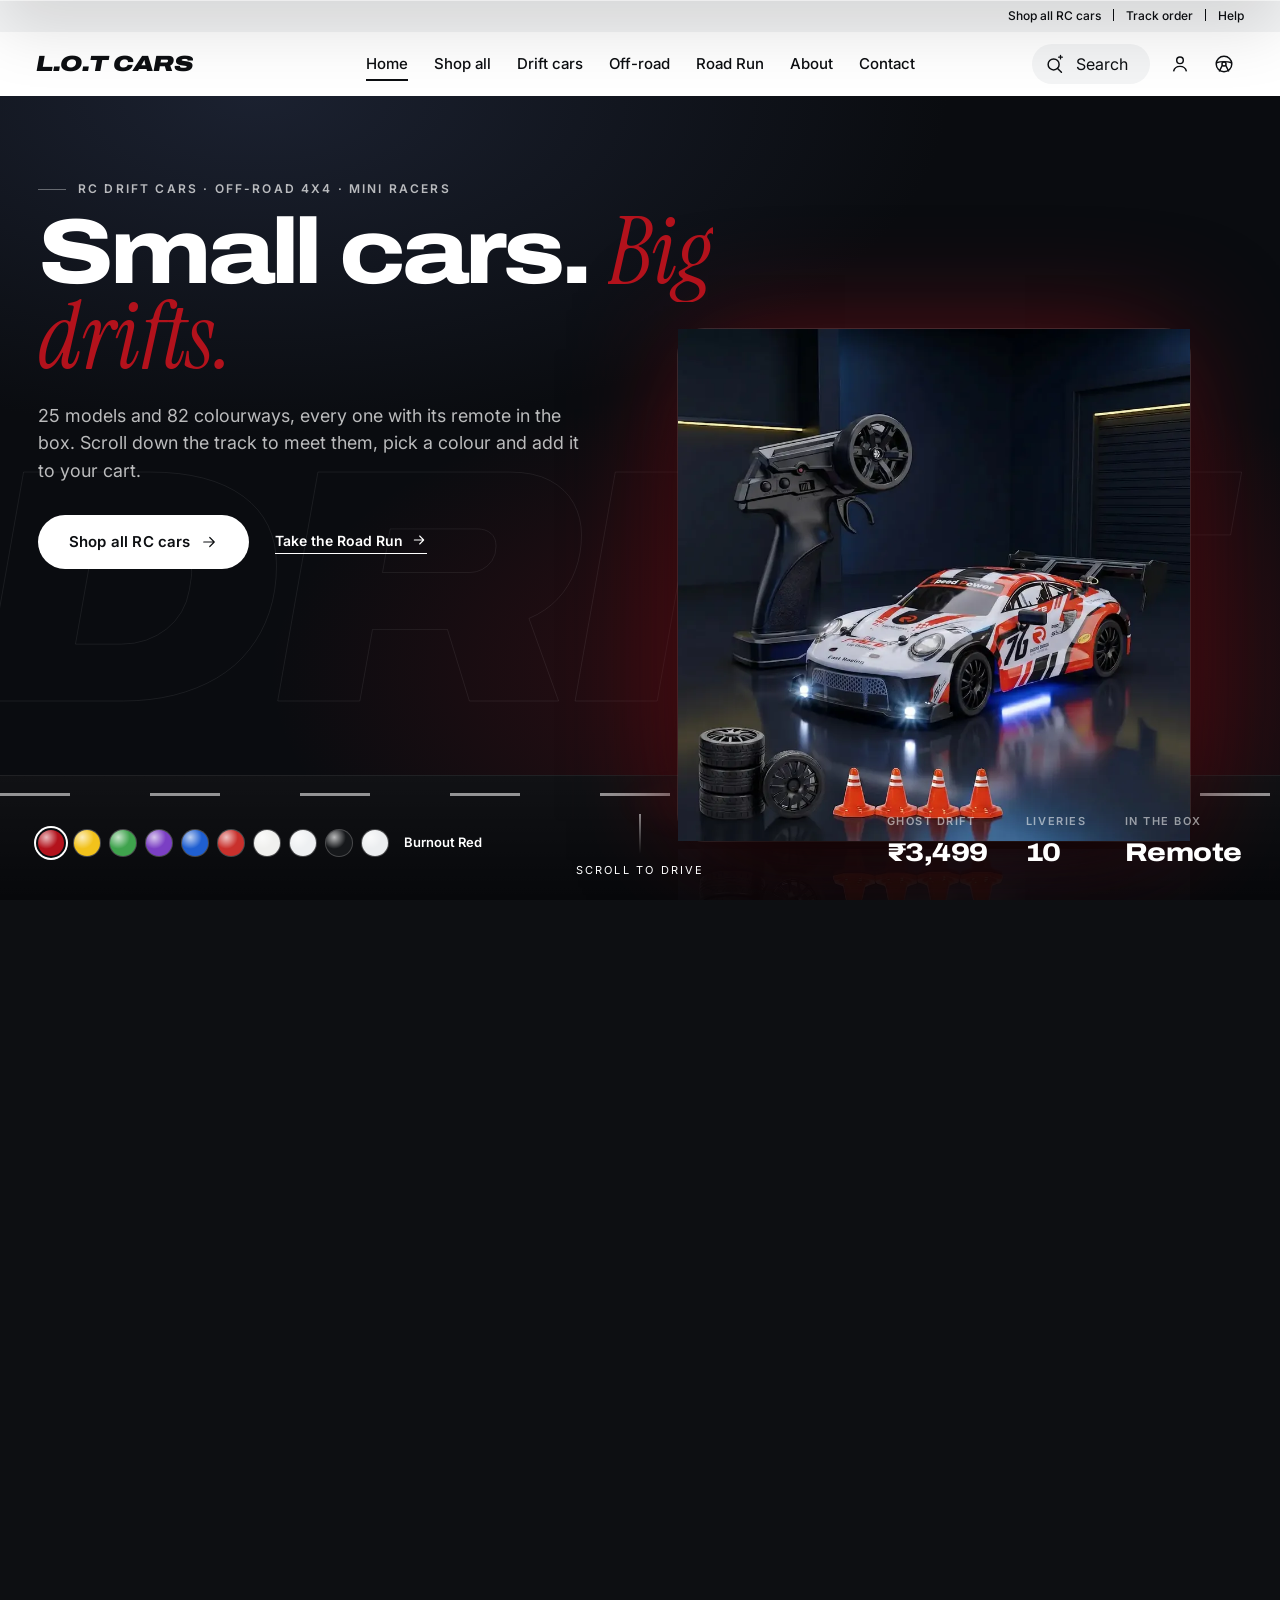
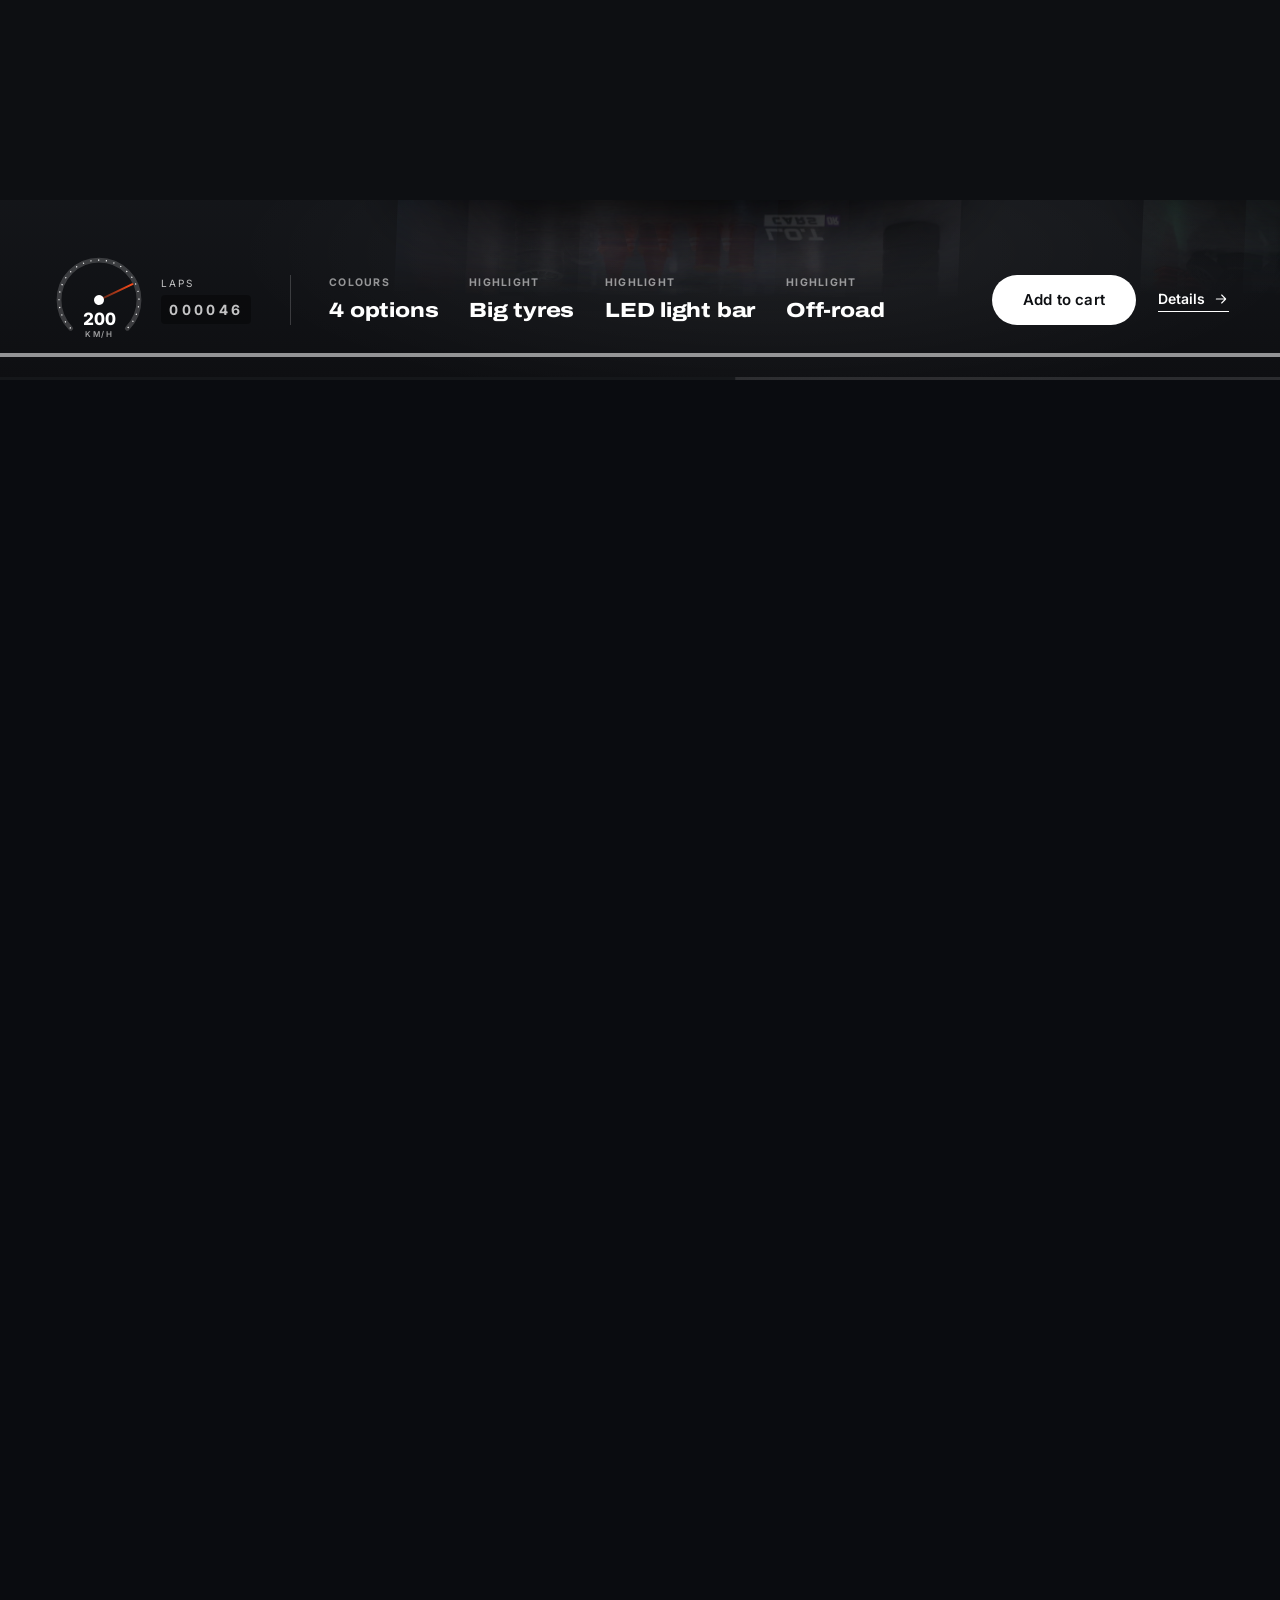
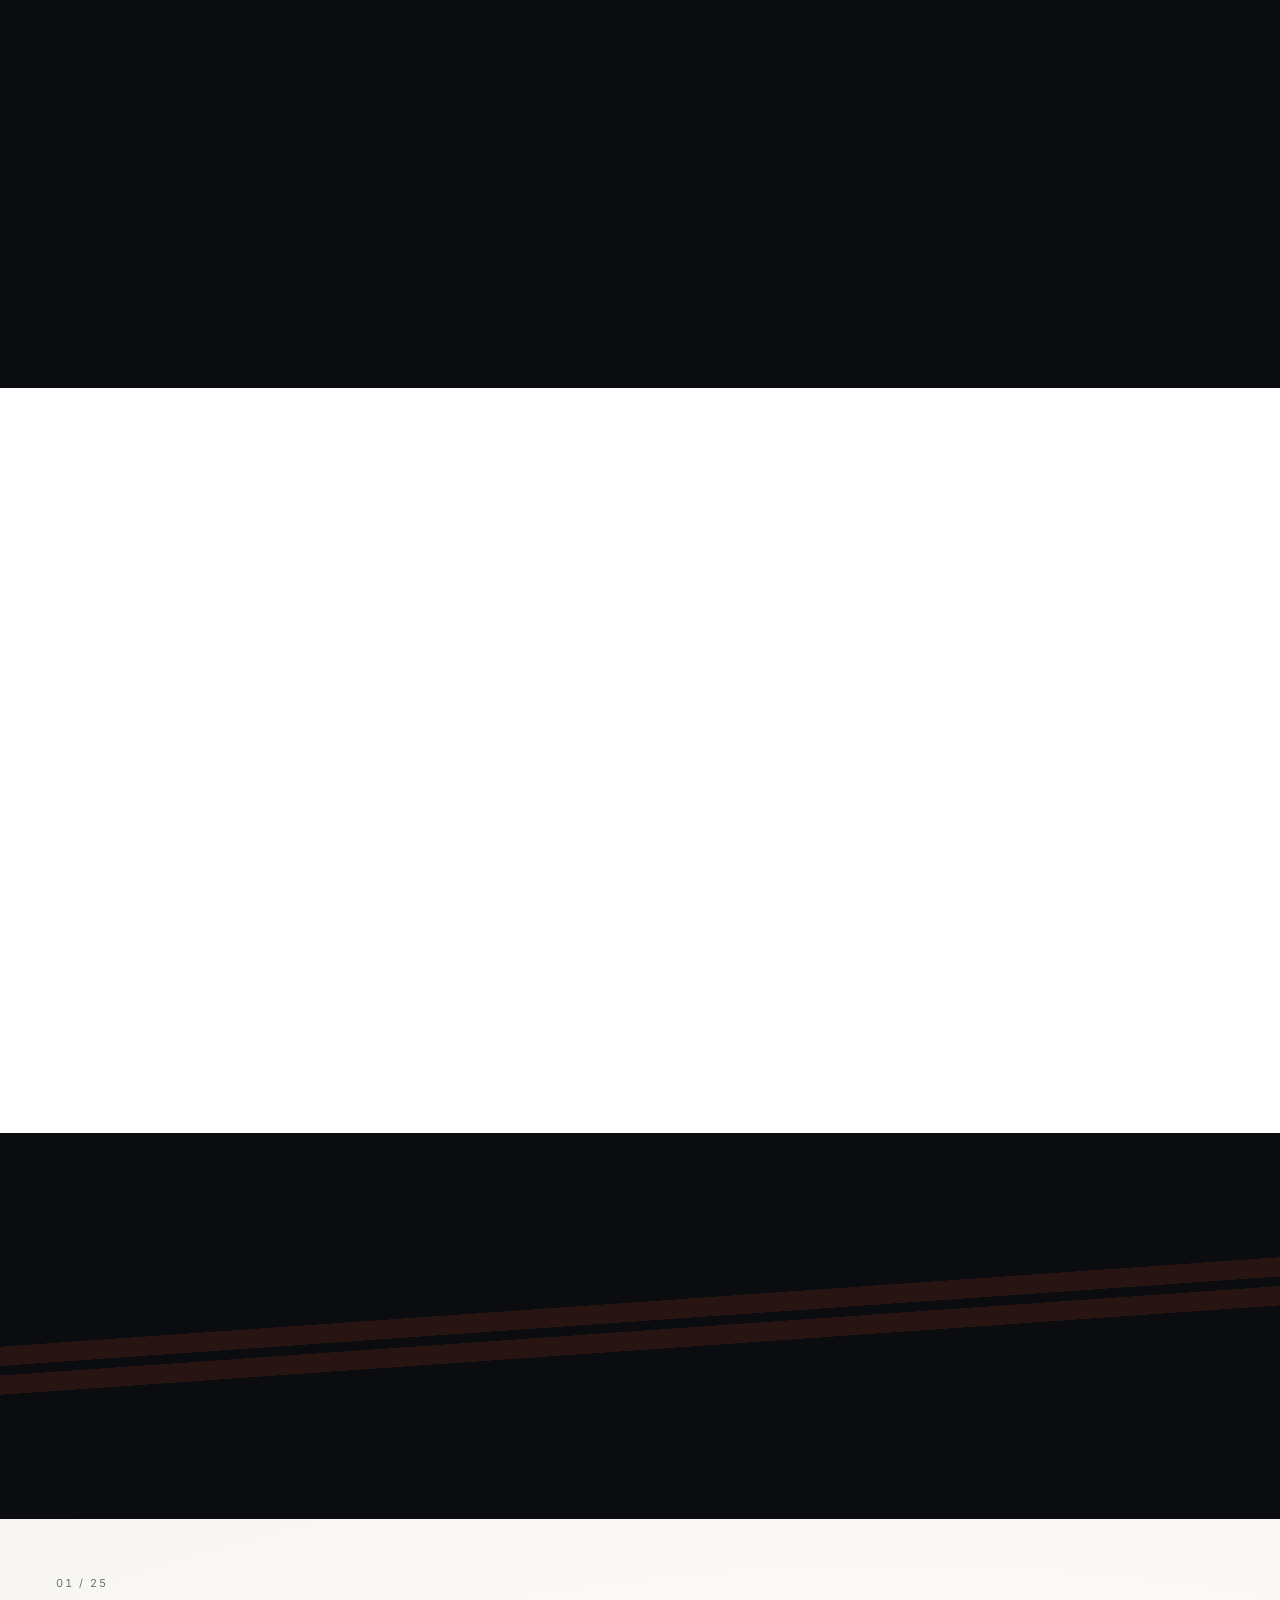
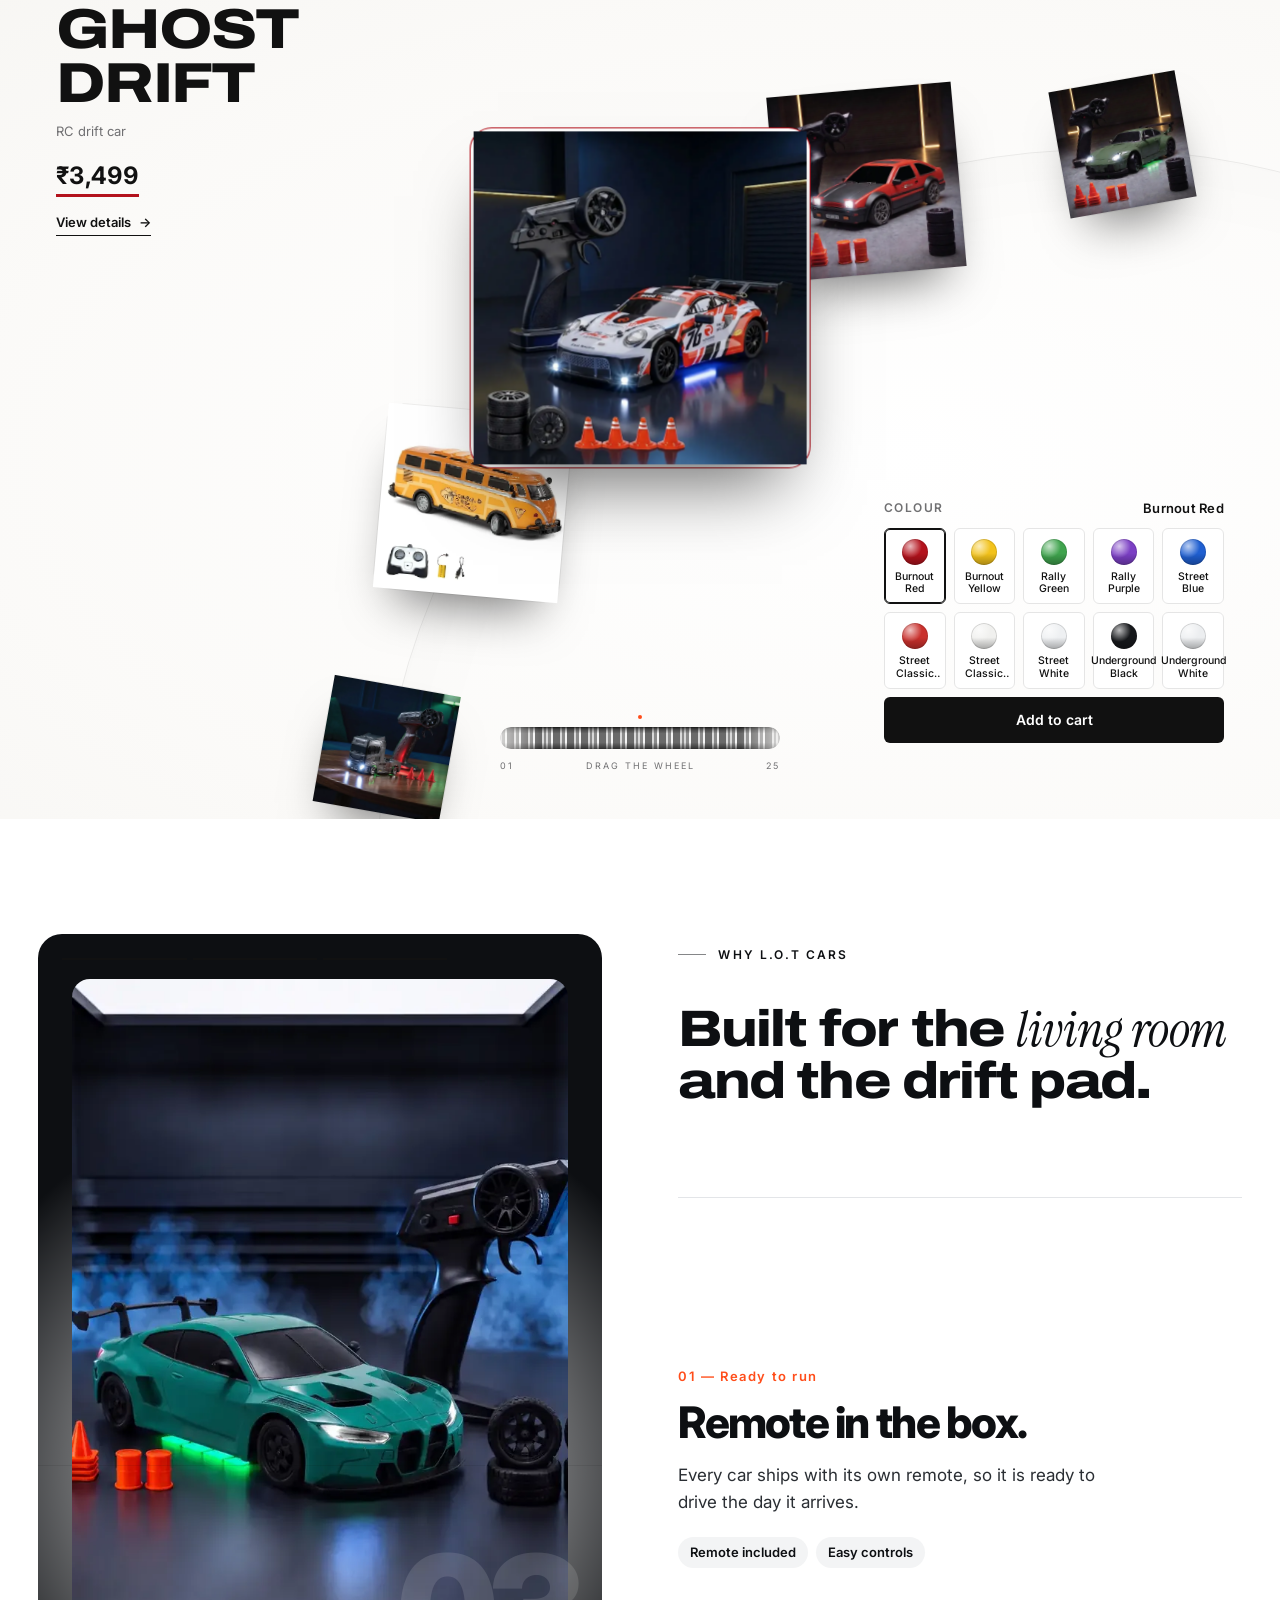
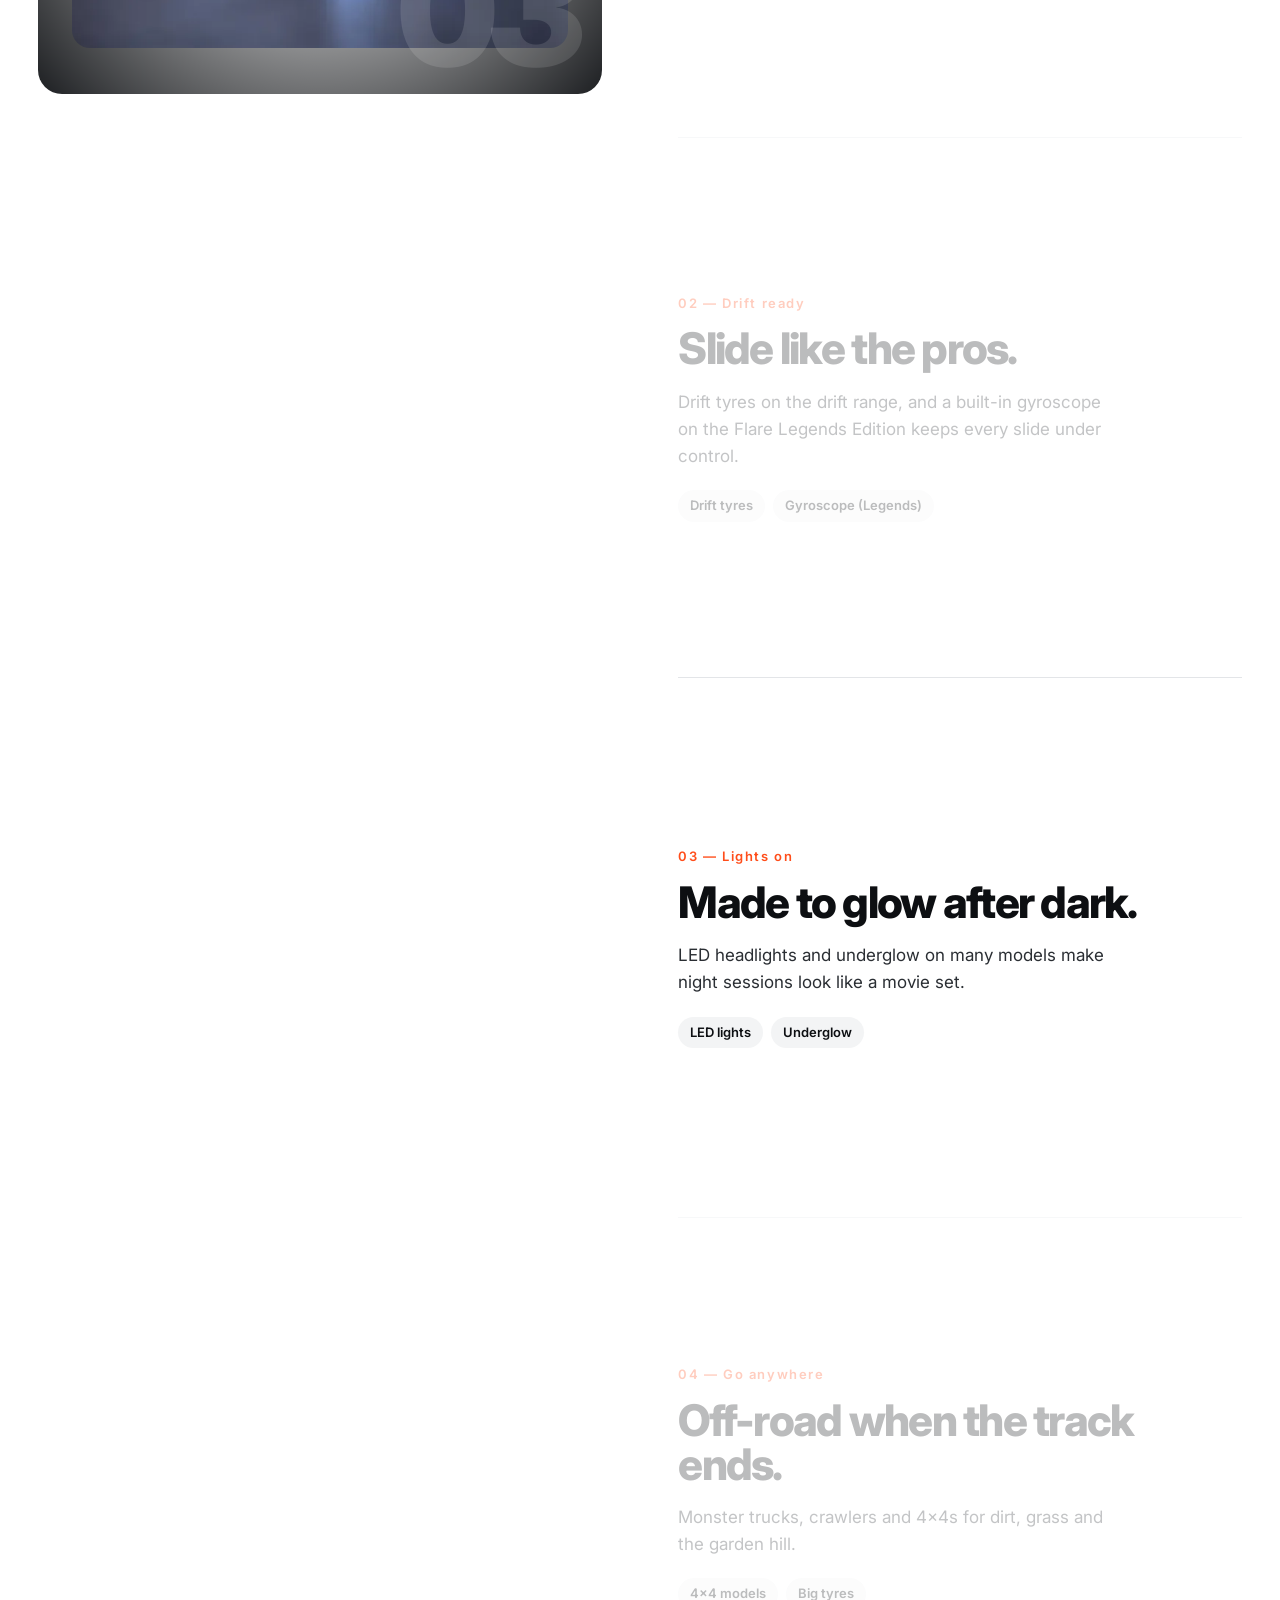
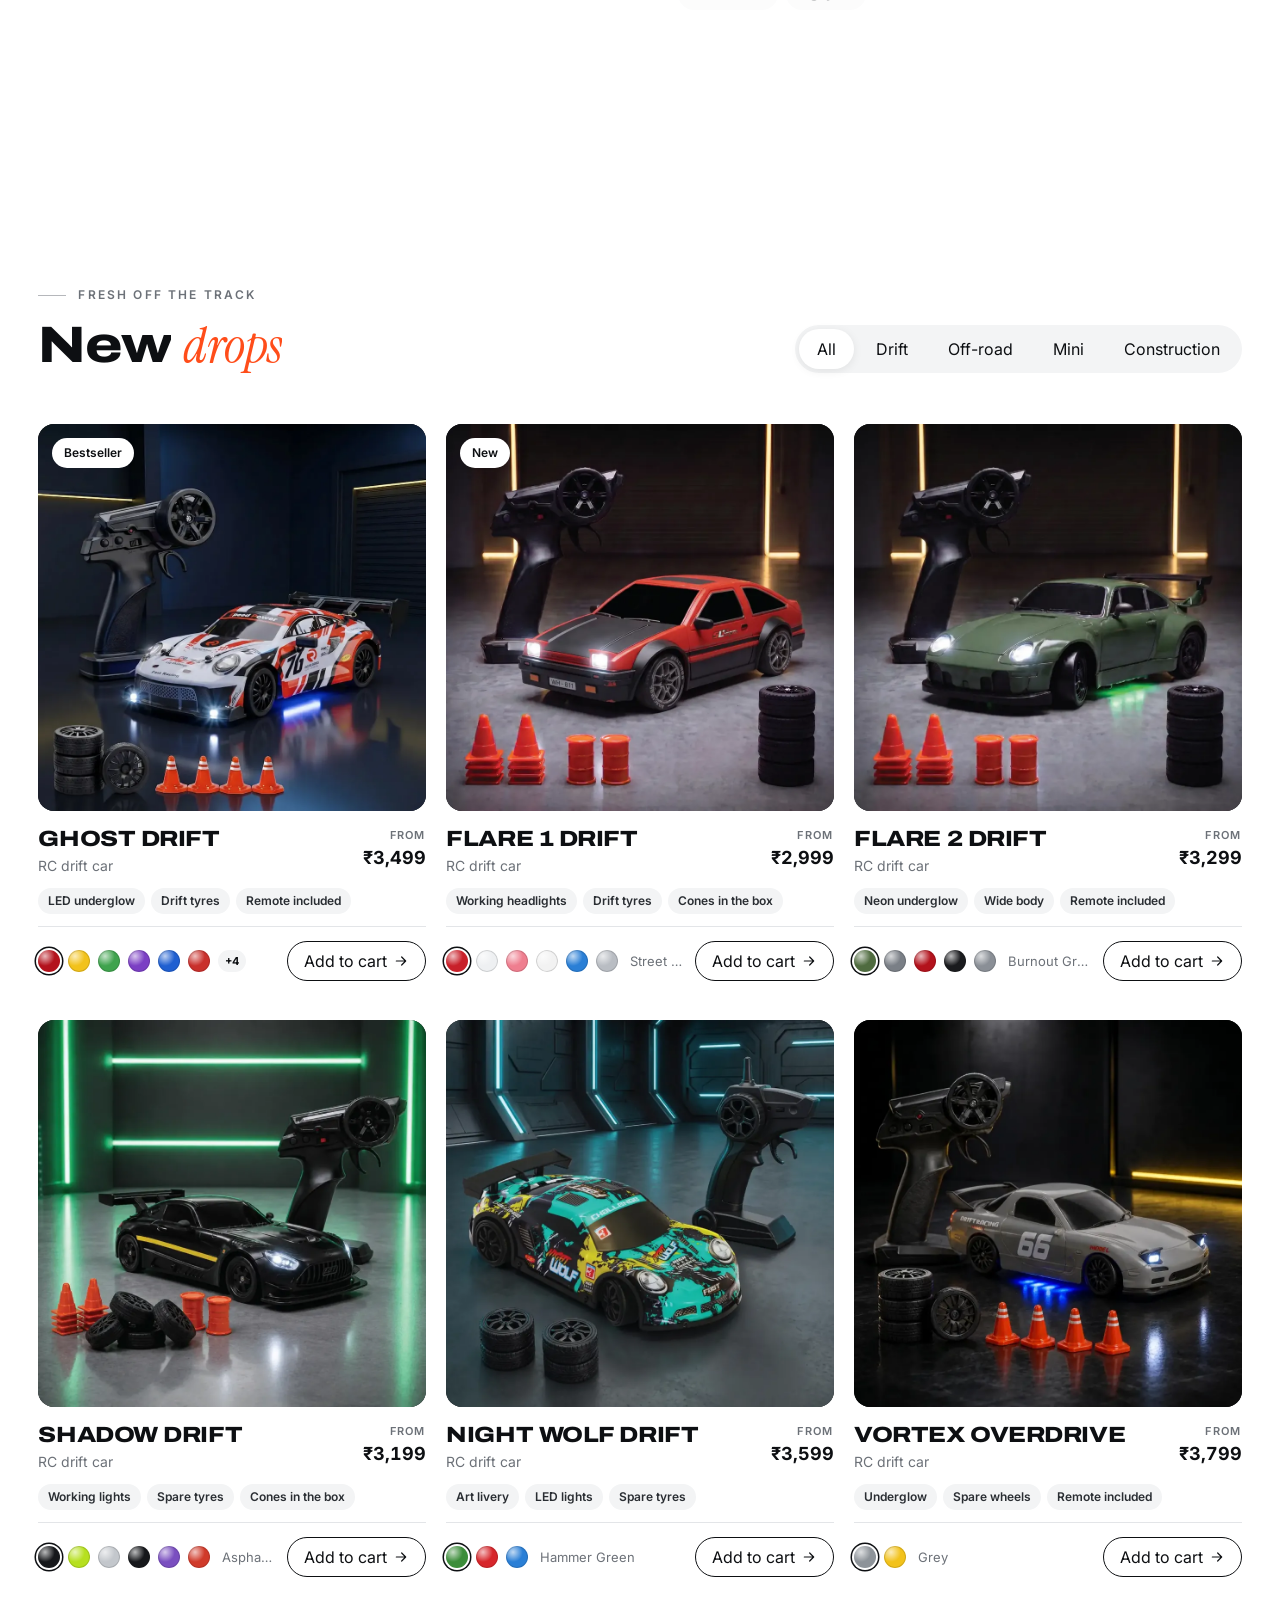
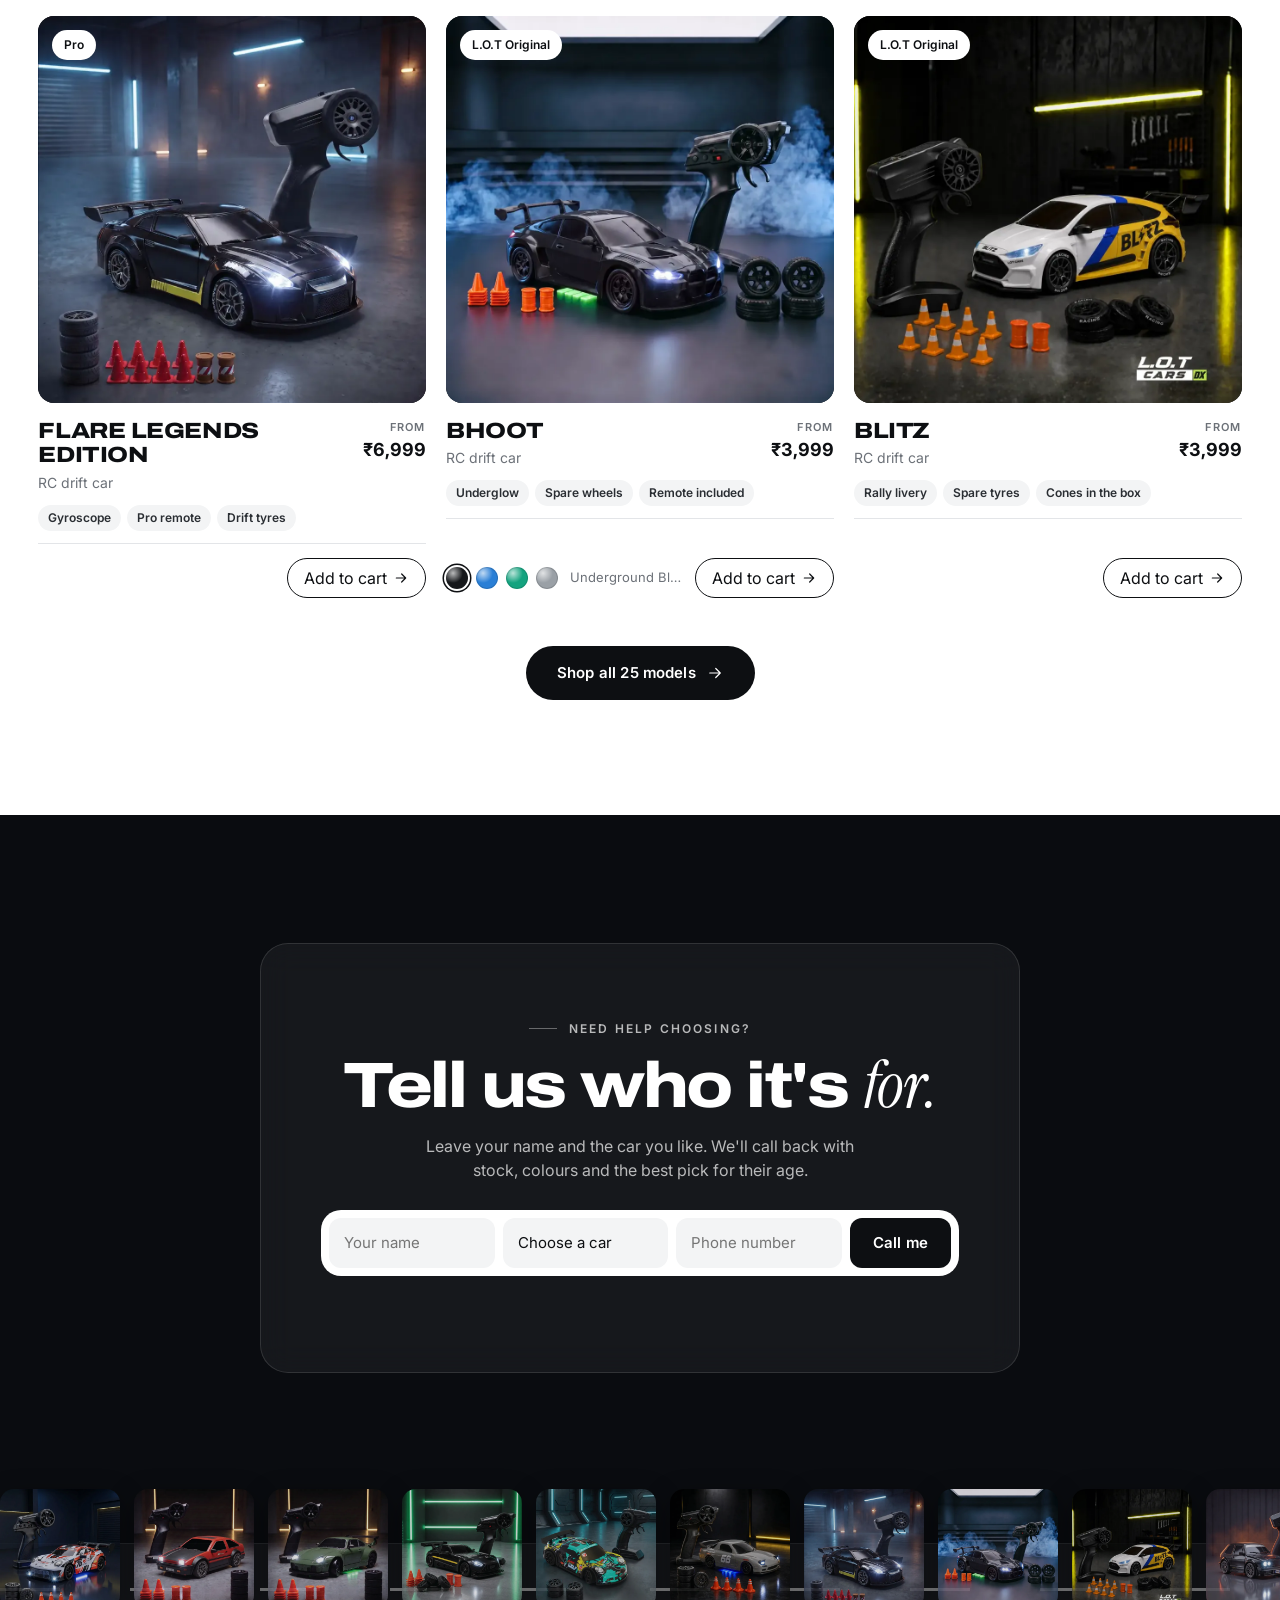
==== commit 4d95fbfa: "Rebuild as an RC car store with the client's product photos - 82 product photos (25 products, one ph" ====
--- a/html/index.html
+++ b/html/index.html
@@ -1,10 +1,10 @@
 <!DOCTYPE html>
-<html lang="en" data-currency="USD">
+<html lang="en" data-currency="INR">
 <head>
   <meta charset="UTF-8">
   <meta name="viewport" content="width=device-width, initial-scale=1.0">
-  <title>Veloce Motors — Electric, performance &amp; family cars</title>
-  <meta name="description" content="Scroll down the road to meet every model, pick a paint and see the price. Finance calculator and test drives.">
+  <title>L.O.T Cars — RC drift cars, off-road 4x4s and mini racers</title>
+  <meta name="description" content="Scroll down the track to meet every RC car, pick a colour and add it to your cart.">
   <link rel="preconnect" href="https://fonts.googleapis.com">
   <link rel="preconnect" href="https://fonts.gstatic.com" crossorigin>
   <link href="https://fonts.googleapis.com/css2?family=Archivo:ital,wdth,wght@0,62..125,400..900;1,62..125,400..900&family=Inter:wght@400;500;600;700;800&family=Instrument+Serif:ital@0;1&display=swap" rel="stylesheet">
@@ -26,17 +26,17 @@
 
   <main id="main">
 
-  <!-- ===================== HERO: the car drives in, scroll drives it off ===================== -->
-  <section class="ch" data-car-hero aria-label="Introduction" style="--hero-paint:#1f55d6">
-    <div class="ch-word" aria-hidden="true">VOLT&nbsp;S</div>
+  <!-- ===================== HERO: the Ghost drives in, scroll drives it off ===================== -->
+  <section class="ch" data-car-hero aria-label="Introduction" style="--hero-paint:#b3121c">
+    <div class="ch-word" aria-hidden="true">DRIFT</div>
     <div class="ch-in">
       <div class="ch-copy">
-        <p class="eyebrow" data-reveal>2026 line-up · Electric &amp; performance</p>
-        <h1 class="display ch-title" data-split>Drive the <em>future.</em></h1>
-        <p class="lead" data-reveal style="--rd:.45s">Seven new models, one road. Scroll down to take each one for a spin, pick a paint and see the price change as you go.</p>
+        <p class="eyebrow" data-reveal>RC drift cars · Off-road 4x4 · Mini racers</p>
+        <h1 class="display ch-title" data-split>Small cars. <em>Big drifts.</em></h1>
+        <p class="lead" data-reveal style="--rd:.45s">25 models and 82 colourways, every one with its remote in the box. Scroll down the track to meet them, pick a colour and add it to your cart.</p>
         <div class="ch-ctas" data-reveal style="--rd:.6s">
-          <a class="btn btn-light" href="inventory.html" data-magnetic>Explore inventory <svg viewBox="0 0 24 24" fill="none" stroke="currentColor" stroke-width="1.6" stroke-linecap="round" stroke-linejoin="round"><path d="M5 12h14M13 6l6 6-6 6"/></svg></a>
-          <a class="link-arrow" href="contact.html#test-drive">Book a test drive <svg viewBox="0 0 24 24" fill="none" stroke="currentColor" stroke-width="1.6" stroke-linecap="round" stroke-linejoin="round"><path d="M5 12h14M13 6l6 6-6 6"/></svg></a>
+          <a class="btn btn-light" href="inventory.html" data-magnetic>Shop all RC cars <svg viewBox="0 0 24 24" fill="none" stroke="currentColor" stroke-width="1.6" stroke-linecap="round" stroke-linejoin="round"><path d="M5 12h14M13 6l6 6-6 6"/></svg></a>
+          <a class="link-arrow" href="index.html#road-run">Take the Road Run <svg viewBox="0 0 24 24" fill="none" stroke="currentColor" stroke-width="1.6" stroke-linecap="round" stroke-linejoin="round"><path d="M5 12h14M13 6l6 6-6 6"/></svg></a>
         </div>
       </div>
     </div>
@@ -44,21 +44,26 @@
       <div class="ch-streaks"><i></i><i></i><i></i><i></i></div>
       <div class="ch-floor"></div>
       <div class="ch-reflect"></div>
-      <div class="ch-car" data-hero-car data-style="ev" data-paint="#1f55d6"></div>
+      <div class="ch-car" data-hero-car data-image="assets/img/products/ghost-rc-drift-car-burnout-red.webp"></div>
     </div>
     <div class="ch-bar">
-      <div class="ch-paints" data-hero-paints role="group" aria-label="Paint the car">
-        <button type="button" data-hex="#1f55d6" style="--c:#1f55d6" aria-label="Electric Blue" aria-pressed="true"></button>
-        <button type="button" data-hex="#c3161f" style="--c:#c3161f" aria-label="Rosso Corsa" aria-pressed="false"></button>
-        <button type="button" data-hex="#6b2fb3" style="--c:#6b2fb3" aria-label="Ultra Violet" aria-pressed="false"></button>
-        <button type="button" data-hex="#b6dc1f" style="--c:#b6dc1f" aria-label="Volt Lime" aria-pressed="false"></button>
-        <button type="button" data-hex="#eceff2" style="--c:#eceff2" aria-label="Glacier White" aria-pressed="false"></button>
-        <span data-hero-paint-name>Electric Blue</span>
+      <div class="ch-paints" data-hero-paints role="group" aria-label="Ghost Drift liveries">
+        <button type="button" data-hex="#b3121c" data-image="assets/img/products/ghost-rc-drift-car-burnout-red.webp" style="--c:#b3121c" aria-label="Burnout Red" aria-pressed="true"></button>
+        <button type="button" data-hex="#f2c21b" data-image="assets/img/products/ghost-rc-drift-car-burnout-yellow.webp" style="--c:#f2c21b" aria-label="Burnout Yellow" aria-pressed="false"></button>
+        <button type="button" data-hex="#3fa34d" data-image="assets/img/products/ghost-rc-drift-car-rally-green.webp" style="--c:#3fa34d" aria-label="Rally Green" aria-pressed="false"></button>
+        <button type="button" data-hex="#7b3fc4" data-image="assets/img/products/ghost-rc-drift-car-rally-purple.webp" style="--c:#7b3fc4" aria-label="Rally Purple" aria-pressed="false"></button>
+        <button type="button" data-hex="#1f5fd1" data-image="assets/img/products/ghost-rc-drift-car-street-blue.webp" style="--c:#1f5fd1" aria-label="Street Blue" aria-pressed="false"></button>
+        <button type="button" data-hex="#c9302c" data-image="assets/img/products/ghost-rc-drift-car-street-classic-red.webp" style="--c:#c9302c" aria-label="Street Classic Red" aria-pressed="false"></button>
+        <button type="button" data-hex="#f0f0ee" data-image="assets/img/products/ghost-rc-drift-car-street-classic-white.webp" style="--c:#f0f0ee" aria-label="Street Classic White" aria-pressed="false"></button>
+        <button type="button" data-hex="#eef0f2" data-image="assets/img/products/ghost-rc-drift-car-street-white.webp" style="--c:#eef0f2" aria-label="Street White" aria-pressed="false"></button>
+        <button type="button" data-hex="#16181b" data-image="assets/img/products/ghost-rc-drift-car-underground-black.webp" style="--c:#16181b" aria-label="Underground Black" aria-pressed="false"></button>
+        <button type="button" data-hex="#eceef0" data-image="assets/img/products/ghost-rc-drift-car-underground-white.webp" style="--c:#eceef0" aria-label="Underground White" aria-pressed="false"></button>
+        <span data-hero-paint-name>Burnout Red</span>
       </div>
       <dl class="ch-specs">
-        <div><dt>0–100 km/h</dt><dd>2.4 s</dd></div>
-        <div><dt>Power</dt><dd>760 hp</dd></div>
-        <div><dt>Range</dt><dd>540 km</dd></div>
+        <div><dt>Ghost Drift</dt><dd>₹3,499</dd></div>
+        <div><dt>Liveries</dt><dd>10</dd></div>
+        <div><dt>In the box</dt><dd>Remote</dd></div>
       </dl>
     </div>
     <a class="ch-scroll" href="index.html#road-run"><i></i><span>Scroll to drive</span></a>
@@ -67,61 +72,51 @@
   <!-- ===================== MARQUEE ===================== -->
   <section class="mq" aria-label="Highlights" data-marquee></section>
 
-  <!-- ===================== ROAD RUN: scroll and the cars drive past ===================== -->
-  <section
-    id="road-run"
-    class="rr"
-    data-rr
-    aria-label="Road Run — scroll to drive through the line-up"
-  >
+  <!-- ===================== ROAD RUN: scroll and the cars drive past on a neon track ===================== -->
+  <section id="road-run" class="rr" data-rr data-rr-sky="night" data-rr-ids="ghost,flare-1,shadow,bhoot,night-wolf,gator-hammer,roxie,knox,nitro-mini" aria-label="Road Run — scroll to drive through the line-up">
     <div class="rr-sticky">
-      <div class="rr-stars" aria-hidden="true"></div>
-      <div class="rr-sun" aria-hidden="true"></div>
-      <div class="rr-moon" aria-hidden="true"></div>
+      <div class="rr-glow" aria-hidden="true"></div>
+      <div class="rr-layer rr-neon rr-neon--far" data-rr-layer="0.12" data-tile="180" aria-hidden="true"></div>
+      <div class="rr-layer rr-neon" data-rr-layer="0.3" data-tile="260" aria-hidden="true"></div>
       <div class="rr-ghost" data-rr-ghost aria-hidden="true"></div>
-      <div class="rr-layer rr-mtn" style="background-image:url(assets/img/road/mountains.svg)" data-rr-layer="0.06" data-aspect="5.333" aria-hidden="true"></div>
-      <div class="rr-layer rr-city" style="background-image:url(assets/img/road/city.svg)" data-rr-layer="0.16" data-aspect="4.615" aria-hidden="true"></div>
-      <div class="rr-tint" aria-hidden="true"></div>
-      <div class="rr-layer rr-city-lights" style="background-image:url(assets/img/road/city-lights.svg)" data-rr-layer="0.16" data-aspect="4.615" aria-hidden="true"></div>
-      <div class="rr-layer rr-lamps" style="background-image:url(assets/img/road/lamps.svg)" data-rr-layer="0.5" data-aspect="2.1875" aria-hidden="true"></div>
-      <div class="rr-shade" aria-hidden="true"></div>
-      <div class="rr-layer rr-lamps-glow" style="background-image:url(assets/img/road/lamps-glow.svg)" data-rr-layer="0.5" data-aspect="2.1875" aria-hidden="true"></div>
+      <div class="rr-wall" aria-hidden="true"></div>
       <div class="rr-road" aria-hidden="true">
         <div class="rr-road-sheen"></div>
         <div class="rr-lane" data-rr-lane></div>
         <div class="rr-edge"></div>
       </div>
+      <div class="rr-layer rr-kerb" data-rr-layer="1" data-tile="80" aria-hidden="true"></div>
       <div class="rr-scrim" aria-hidden="true"></div>
       <div class="rr-cars" data-rr-cars></div>
 
       <div class="rr-info" aria-live="polite">
-        <div class="rr-idx"><span data-rr-idx>01</span> / <span data-rr-max>07</span> — Road Run</div>
+        <div class="rr-idx"><span data-rr-idx>01</span> / <span data-rr-max>09</span> — Road Run</div>
         <p class="rr-cat" data-rr-cat></p>
         <h2 class="rr-name" data-rr-name></h2>
         <p class="rr-tag" data-rr-tag></p>
-        <div class="rr-price"><small>Price in this paint</small><strong data-rr-price></strong><span class="rr-paint-name" data-rr-paint></span></div>
-        <div class="rr-paints" data-rr-paints role="radiogroup" aria-label="Choose a paint"></div>
-      </div>
-
-      <ol class="rr-steps" data-rr-steps aria-label="Models on the road"></ol>
+        <div class="rr-price"><small>Price</small><strong data-rr-price></strong><span class="rr-paint-name" data-rr-paint></span></div>
+        <div class="rr-paints" data-rr-paints role="radiogroup" aria-label="Choose a colour"></div>
+      </div>
+
+      <ol class="rr-steps" data-rr-steps aria-label="Cars on the track"></ol>
 
       <div class="rr-dash">
         <div class="rr-hud" aria-hidden="true">
           <div class="rr-gauge">
             <svg viewBox="0 0 120 120">
               <path d="M24.6 95.4 A50 50 0 1 1 95.4 95.4" fill="none" stroke="rgba(255,255,255,.18)" stroke-width="6" stroke-linecap="round"/>
-              <path d="M24.6 95.4 A50 50 0 1 1 95.4 95.4" fill="none" stroke="#fff" stroke-width="1.5" stroke-dasharray="1.5 8.2" transform="translate(0 0)"/>
+              <path d="M24.6 95.4 A50 50 0 1 1 95.4 95.4" fill="none" stroke="#fff" stroke-width="1.5" stroke-dasharray="1.5 8.2"/>
             </svg>
             <span class="rr-needle" data-rr-needle></span>
             <span class="rr-gauge-num"><span data-rr-speed>0</span><small>KM/H</small></span>
           </div>
-          <div class="rr-odo">Odometer<b data-rr-odo>000000</b></div>
+          <div class="rr-odo">Laps<b data-rr-odo>000000</b></div>
         </div>
         <dl class="rr-specs" data-rr-specs></dl>
         <div class="rr-ctas">
           <p class="rr-msg" data-rr-msg aria-live="polite"></p>
-          <button type="button" class="btn btn-light" data-rr-reserve>Reserve this car</button>
-          <a class="link-arrow" href="inventory.html" data-rr-link>Explore <svg viewBox="0 0 24 24" fill="none" stroke="currentColor" stroke-width="1.6" stroke-linecap="round" stroke-linejoin="round"><path d="M5 12h14M13 6l6 6-6 6"/></svg></a>
+          <button type="button" class="btn btn-light" data-rr-reserve>Add to cart</button>
+          <a class="link-arrow" href="inventory.html" data-rr-link>Details <svg viewBox="0 0 24 24" fill="none" stroke="currentColor" stroke-width="1.6" stroke-linecap="round" stroke-linejoin="round"><path d="M5 12h14M13 6l6 6-6 6"/></svg></a>
         </div>
       </div>
       <div class="rr-hint" aria-hidden="true"><i></i>Scroll to drive</div>
@@ -129,77 +124,77 @@
     </div>
   </section>
 
-  <!-- ===================== BODY TYPES ===================== -->
-  <section class="section" id="body-types" aria-labelledby="bt-title">
+  <!-- ===================== CATEGORIES ===================== -->
+  <section class="section" id="categories" aria-labelledby="bt-title">
     <div class="container">
       <div class="section-head">
         <div>
-          <p class="eyebrow" data-reveal>Find your fit</p>
-          <h2 class="h2" id="bt-title" data-split style="margin-top:16px">Shop by <em>body type</em></h2>
-        </div>
-        <a class="link-arrow" href="inventory.html" data-reveal>All inventory <svg viewBox="0 0 24 24" fill="none" stroke="currentColor" stroke-width="1.6" stroke-linecap="round" stroke-linejoin="round"><path d="M5 12h14M13 6l6 6-6 6"/></svg></a>
+          <p class="eyebrow" data-reveal>Find your ride</p>
+          <h2 class="h2" id="bt-title" data-split style="margin-top:16px">Shop by <em>category</em></h2>
+        </div>
+        <a class="link-arrow" href="inventory.html" data-reveal>All RC cars <svg viewBox="0 0 24 24" fill="none" stroke="currentColor" stroke-width="1.6" stroke-linecap="round" stroke-linejoin="round"><path d="M5 12h14M13 6l6 6-6 6"/></svg></a>
       </div>
       <div class="bt-grid" data-reveal-stagger="0.08">
-        <a class="bt" href="inventory.html?c=electric" data-reveal style="--tone:#e6ecf2" data-cursor="Go">
+        <a class="bt bt--photo" href="inventory.html?c=drift" data-reveal data-cursor="Shop">
+          <span class="bt-photo"><img src="assets/img/products/ghost-rc-drift-car-street-blue.webp" alt="" loading="lazy"></span>
           <span class="bt-n">01</span>
-          <span class="bt-car" data-car-art="ev" data-paint="#1f55d6"></span>
-          <span class="bt-foot"><span><span class="bt-name">Electric</span><span class="bt-count">2 models · up to 620 km</span></span><span class="bt-arrow"><svg viewBox="0 0 24 24" fill="none" stroke="currentColor" stroke-width="1.6" stroke-linecap="round" stroke-linejoin="round"><path d="M5 12h14M13 6l6 6-6 6"/></svg></span></span>
+          <span class="bt-foot"><span><span class="bt-name">Drift cars</span><span class="bt-count">9 models</span></span><span class="bt-arrow"><svg viewBox="0 0 24 24" fill="none" stroke="currentColor" stroke-width="1.6" stroke-linecap="round" stroke-linejoin="round"><path d="M5 12h14M13 6l6 6-6 6"/></svg></span></span>
         </a>
-        <a class="bt" href="inventory.html?c=suv" data-reveal style="--tone:#e8ece4" data-cursor="Go">
+        <a class="bt bt--photo" href="inventory.html?c=offroad" data-reveal data-cursor="Shop">
+          <span class="bt-photo"><img src="assets/img/products/knox-off-road-rc-truck-explorer-blue.webp" alt="" loading="lazy"></span>
           <span class="bt-n">02</span>
-          <span class="bt-car" data-car-art="suv" data-paint="#24573f"></span>
-          <span class="bt-foot"><span><span class="bt-name">SUV</span><span class="bt-count">7 seats · AWD</span></span><span class="bt-arrow"><svg viewBox="0 0 24 24" fill="none" stroke="currentColor" stroke-width="1.6" stroke-linecap="round" stroke-linejoin="round"><path d="M5 12h14M13 6l6 6-6 6"/></svg></span></span>
+          <span class="bt-foot"><span><span class="bt-name">Off-road &amp; 4x4</span><span class="bt-count">8 models</span></span><span class="bt-arrow"><svg viewBox="0 0 24 24" fill="none" stroke="currentColor" stroke-width="1.6" stroke-linecap="round" stroke-linejoin="round"><path d="M5 12h14M13 6l6 6-6 6"/></svg></span></span>
         </a>
-        <a class="bt" href="inventory.html?c=performance" data-reveal style="--tone:#f2e7e3" data-cursor="Go">
+        <a class="bt bt--photo" href="inventory.html?c=mini" data-reveal data-cursor="Shop">
+          <span class="bt-photo"><img src="assets/img/products/nitro-mini-rc-car-race-blue.webp" alt="" loading="lazy"></span>
           <span class="bt-n">03</span>
-          <span class="bt-car" data-car-art="coupe" data-paint="#c3161f"></span>
-          <span class="bt-foot"><span><span class="bt-name">Performance</span><span class="bt-count">0–100 from 2.4 s</span></span><span class="bt-arrow"><svg viewBox="0 0 24 24" fill="none" stroke="currentColor" stroke-width="1.6" stroke-linecap="round" stroke-linejoin="round"><path d="M5 12h14M13 6l6 6-6 6"/></svg></span></span>
+          <span class="bt-foot"><span><span class="bt-name">Mini racers</span><span class="bt-count">3 models</span></span><span class="bt-arrow"><svg viewBox="0 0 24 24" fill="none" stroke="currentColor" stroke-width="1.6" stroke-linecap="round" stroke-linejoin="round"><path d="M5 12h14M13 6l6 6-6 6"/></svg></span></span>
         </a>
-        <a class="bt" href="inventory.html?c=truck" data-reveal style="--tone:#eeebe2" data-cursor="Go">
+        <a class="bt bt--photo" href="inventory.html?c=construction" data-reveal data-cursor="Shop">
+          <span class="bt-photo"><img src="assets/img/products/fang-rc-excavator-default-title.webp" alt="" loading="lazy"></span>
           <span class="bt-n">04</span>
-          <span class="bt-car" data-car-art="pickup" data-paint="#c0561f"></span>
-          <span class="bt-foot"><span><span class="bt-name">Truck</span><span class="bt-count">4,500 kg towing</span></span><span class="bt-arrow"><svg viewBox="0 0 24 24" fill="none" stroke="currentColor" stroke-width="1.6" stroke-linecap="round" stroke-linejoin="round"><path d="M5 12h14M13 6l6 6-6 6"/></svg></span></span>
+          <span class="bt-foot"><span><span class="bt-name">Construction</span><span class="bt-count">3 models</span></span><span class="bt-arrow"><svg viewBox="0 0 24 24" fill="none" stroke="currentColor" stroke-width="1.6" stroke-linecap="round" stroke-linejoin="round"><path d="M5 12h14M13 6l6 6-6 6"/></svg></span></span>
         </a>
       </div>
     </div>
   </section>
 
-  <!-- ===================== STATS ===================== -->
-  <section class="section stats" aria-label="Veloce in numbers">
+  <!-- ===================== STATS (counted from the catalog) ===================== -->
+  <section class="section stats" aria-label="The range in numbers">
     <div class="container">
       <div class="stats-grid" data-reveal-stagger="0.1">
-        <div class="stat" data-reveal><span class="stat-k">Quickest</span><span class="stat-num" data-count-to="2.4"><span data-count>2.4</span><small>s</small></span><span class="stat-label">0–100 km/h, Volt S</span></div>
-        <div class="stat" data-reveal><span class="stat-k">Furthest</span><span class="stat-num" data-count-to="620"><span data-count>620</span><small>km</small></span><span class="stat-label">Range on one charge, Aurora EV</span></div>
-        <div class="stat" data-reveal><span class="stat-k">Strongest</span><span class="stat-num" data-count-to="760"><span data-count>760</span><small>hp</small></span><span class="stat-label">Tri-motor all-wheel drive</span></div>
-        <div class="stat" data-reveal><span class="stat-k">Warranty</span><span class="stat-num" data-count-to="8"><span data-count>8</span><small>yrs</small></span><span class="stat-label">Battery &amp; powertrain cover</span></div>
-      </div>
-    </div>
-  </section>
-
-  <!-- ===================== SHOWROOM WHEEL (drag the wheel) ===================== -->
-  <section id="showroom" class="orbit" data-orbit-section aria-label="Showroom — drag the wheel to choose a car">
+        <div class="stat" data-reveal><span class="stat-k">Models</span><span class="stat-num" data-count-to="25"><span data-count>25</span></span><span class="stat-label">RC cars, trucks and diggers</span></div>
+        <div class="stat" data-reveal><span class="stat-k">Colourways</span><span class="stat-num" data-count-to="82"><span data-count>82</span></span><span class="stat-label">Liveries and colours to pick from</span></div>
+        <div class="stat" data-reveal><span class="stat-k">Drift</span><span class="stat-num" data-count-to="9"><span data-count>9</span></span><span class="stat-label">Drift cars, from street to rally</span></div>
+        <div class="stat" data-reveal><span class="stat-k">Off-road</span><span class="stat-num" data-count-to="8"><span data-count>8</span></span><span class="stat-label">4x4s, crawlers and monster trucks</span></div>
+      </div>
+    </div>
+  </section>
+
+  <!-- ===================== GARAGE WHEEL (drag the wheel) ===================== -->
+  <section id="showroom" class="orbit" data-orbit-section aria-label="Garage — drag the wheel to choose a car">
     <div class="orbit-stage" data-orbit-stage data-cursor="Drag">
       <div class="orbit-ring" data-orbit-ring aria-hidden="true"></div>
     </div>
 
     <div class="orbit-info" aria-live="polite">
-      <div class="orbit-idx" data-orbit-idx>01 / 07</div>
+      <div class="orbit-idx" data-orbit-idx>01 / 25</div>
       <h2 class="orbit-name" data-orbit-name></h2>
       <p class="orbit-meta" data-orbit-meta></p>
       <div class="orbit-price" data-orbit-price></div>
       <a class="orbit-details" href="inventory.html" data-orbit-details>View details <span aria-hidden="true">&rarr;</span></a>
     </div>
 
-    <div class="orbit-wheel" data-orbit-wheel role="slider" tabindex="0" aria-label="Turn the wheel to choose a car" aria-valuemin="1" aria-valuemax="7" aria-valuenow="1">
+    <div class="orbit-wheel" data-orbit-wheel role="slider" tabindex="0" aria-label="Turn the wheel to choose a car" aria-valuemin="1" aria-valuemax="25" aria-valuenow="1">
       <span class="orbit-wheel-dot" aria-hidden="true"></span>
       <div class="orbit-wheel-track" data-orbit-track></div>
-      <div class="orbit-wheel-labels" aria-hidden="true"><span>01</span><span>Drag the wheel</span><span data-orbit-max>07</span></div>
+      <div class="orbit-wheel-labels" aria-hidden="true"><span>01</span><span>Drag the wheel</span><span data-orbit-max>25</span></div>
     </div>
 
     <div class="orbit-paints-wrap">
-      <div class="orbit-paints-head"><span>Paint</span><span data-orbit-paint></span></div>
-      <div class="orbit-paints" data-orbit-paints role="radiogroup" aria-label="Choose a paint"></div>
-      <button type="button" class="orbit-reserve" data-orbit-reserve>Reserve</button>
+      <div class="orbit-paints-head"><span>Colour</span><span data-orbit-paint></span></div>
+      <div class="orbit-paints" data-orbit-paints role="radiogroup" aria-label="Choose a colour"></div>
+      <button type="button" class="orbit-reserve" data-orbit-reserve>Add to cart</button>
       <p class="orbit-msg" data-orbit-msg aria-live="polite"></p>
     </div>
   </section>
@@ -208,140 +203,95 @@
   <section class="section" data-feat aria-labelledby="feat-title">
     <div class="container feat-in">
       <div class="feat-media" aria-hidden="true">
-        <div class="feat-frame">
+        <div class="feat-frame" style="--feat-bg:#0d0f12">
           <div class="feat-progress"><i></i><i></i><i></i><i></i></div>
-          <figure class="feat-img" data-car-art="coupe" data-paint="#f2c21b"></figure>
-          <figure class="feat-img" data-car-art="suv" data-paint="#eceff2"></figure>
-          <figure class="feat-img" data-car-art="ev" data-paint="#6b2fb3"></figure>
-          <figure class="feat-img" data-car-art="sedan" data-paint="#1d3f8f"></figure>
-          <span class="feat-big" data-feat-num>01</span>
+          <figure class="feat-img is-photo"><img src="assets/img/products/ghost-rc-drift-car-street-white.webp" alt="" loading="lazy"></figure>
+          <figure class="feat-img is-photo"><img src="assets/img/products/flare-legends-edition-rc-drift-car-with-gyroscope-default-title.webp" alt="" loading="lazy"></figure>
+          <figure class="feat-img is-photo"><img src="assets/img/products/l-o-t-cars-bhoot-underground-green.webp" alt="" loading="lazy"></figure>
+          <figure class="feat-img is-photo"><img src="assets/img/products/l-o-t-cars-roxie-explorer-aqua.webp" alt="" loading="lazy"></figure>
+          <span class="feat-big" data-feat-num style="color:rgba(255,255,255,.12)">01</span>
         </div>
       </div>
       <div class="feat-list">
         <header>
-          <p class="eyebrow" data-reveal>Why Veloce</p>
-          <h2 class="h2" id="feat-title" data-split style="margin-top:20px">Engineered for the <em>long way</em> home.</h2>
+          <p class="eyebrow" data-reveal>Why L.O.T Cars</p>
+          <h2 class="h2" id="feat-title" data-split style="margin-top:20px">Built for the <em>living room</em> and the drift pad.</h2>
         </header>
         <article class="feat-item">
-          <span class="feat-ico"><svg viewBox="0 0 24 24" fill="none" stroke="currentColor" stroke-width="1.6" stroke-linecap="round" stroke-linejoin="round"><path d="M12 13 16 8"/><path d="M4.5 18a9 9 0 1 1 15 0"/></svg></span>
-          <span class="feat-idx">01 — Performance</span>
-          <h3>Launch-control quick.</h3>
-          <p>Twin-turbo V8s and tri-motor electric drive, tuned on the Nürburgring and the school run alike.</p>
-          <ul><li>Up to 760 hp</li><li>Carbon-ceramic brakes</li><li>Adaptive dampers</li></ul>
-          <div class="feat-item-img" data-car-art="coupe" data-paint="#f2c21b"></div>
+          <span class="feat-idx">01 — Ready to run</span>
+          <h3>Remote in the box.</h3>
+          <p>Every car ships with its own remote, so it is ready to drive the day it arrives.</p>
+          <ul><li>Remote included</li><li>Easy controls</li></ul>
+          <div class="feat-item-img is-photo"><img src="assets/img/products/ghost-rc-drift-car-street-white.webp" alt="" loading="lazy"></div>
         </article>
         <article class="feat-item">
-          <span class="feat-ico"><svg viewBox="0 0 24 24" fill="none" stroke="currentColor" stroke-width="1.6" stroke-linecap="round" stroke-linejoin="round"><path d="M12 3 4.5 6v5.5c0 4.6 3.2 8.4 7.5 9.5 4.3-1.1 7.5-4.9 7.5-9.5V6L12 3Z"/><path d="m9 12 2 2 4-4"/></svg></span>
-          <span class="feat-idx">02 — Safety</span>
-          <h3>Five stars, every model.</h3>
-          <p>360° cameras, automatic emergency braking and lane centring come as standard — not as an option pack.</p>
-          <ul><li>8 airbags</li><li>360° camera</li><li>Emergency braking</li></ul>
-          <div class="feat-item-img" data-car-art="suv" data-paint="#eceff2"></div>
+          <span class="feat-idx">02 — Drift ready</span>
+          <h3>Slide like the pros.</h3>
+          <p>Drift tyres on the drift range, and a built-in gyroscope on the Flare Legends Edition keeps every slide under control.</p>
+          <ul><li>Drift tyres</li><li>Gyroscope (Legends)</li></ul>
+          <div class="feat-item-img is-photo"><img src="assets/img/products/flare-legends-edition-rc-drift-car-with-gyroscope-default-title.webp" alt="" loading="lazy"></div>
         </article>
         <article class="feat-item">
-          <span class="feat-ico"><svg viewBox="0 0 24 24" fill="none" stroke="currentColor" stroke-width="1.6" stroke-linecap="round" stroke-linejoin="round"><path d="M13 2 5 13h6l-1 9 8-11h-6l1-9Z"/></svg></span>
-          <span class="feat-idx">03 — Electric</span>
-          <h3>10 to 80% in 18 minutes.</h3>
-          <p>800-volt charging, heat-pump efficiency and an eight-year battery warranty. Plug in, grab a coffee, go.</p>
-          <ul><li>800 V charging</li><li>620 km range</li><li>Over-the-air updates</li></ul>
-          <div class="feat-item-img" data-car-art="ev" data-paint="#6b2fb3"></div>
+          <span class="feat-idx">03 — Lights on</span>
+          <h3>Made to glow after dark.</h3>
+          <p>LED headlights and underglow on many models make night sessions look like a movie set.</p>
+          <ul><li>LED lights</li><li>Underglow</li></ul>
+          <div class="feat-item-img is-photo"><img src="assets/img/products/l-o-t-cars-bhoot-underground-green.webp" alt="" loading="lazy"></div>
         </article>
         <article class="feat-item">
-          <span class="feat-ico"><svg viewBox="0 0 24 24" fill="none" stroke="currentColor" stroke-width="1.6" stroke-linecap="round" stroke-linejoin="round"><path d="M14.7 6.3a4 4 0 0 0-5.4 5.4L3 18l3 3 6.3-6.3a4 4 0 0 0 5.4-5.4l-2.5 2.5-2.4-.6-.6-2.4 2.5-2.5Z"/></svg></span>
-          <span class="feat-idx">04 — Ownership</span>
-          <h3>We come to you.</h3>
-          <p>Home delivery, pick-up servicing and roadside assistance around the clock for the first five years.</p>
-          <ul><li>Home delivery</li><li>Pick-up servicing</li><li>24/7 roadside</li></ul>
-          <div class="feat-item-img" data-car-art="sedan" data-paint="#1d3f8f"></div>
+          <span class="feat-idx">04 — Go anywhere</span>
+          <h3>Off-road when the track ends.</h3>
+          <p>Monster trucks, crawlers and 4x4s for dirt, grass and the garden hill.</p>
+          <ul><li>4x4 models</li><li>Big tyres</li></ul>
+          <div class="feat-item-img is-photo"><img src="assets/img/products/l-o-t-cars-roxie-explorer-aqua.webp" alt="" loading="lazy"></div>
         </article>
       </div>
     </div>
   </section>
 
-  <!-- ===================== FINANCE CALCULATOR ===================== -->
-  <section id="finance" class="section fin" data-fin data-fin-default="aurora-ev" aria-labelledby="fin-title">
-    <div class="container fin-grid">
-      <div>
-        <p class="eyebrow" data-reveal>Finance</p>
-        <h2 class="h2" id="fin-title" data-split style="margin-top:16px">Make it <em>yours</em> from a monthly price.</h2>
-        <p class="lead" data-reveal style="margin-top:18px">Choose a car, slide the deposit and term, and watch the payment update. Your advisor confirms the final offer.</p>
-        <div class="fin-car" data-fin-art data-reveal="left"></div>
-      </div>
-      <div class="fin-card" data-reveal="up">
-        <div class="fin-row">
-          <label class="fin-label" for="fin-car"><span>Car</span><output data-fin-price></output></label>
-          <select id="fin-car" data-fin-car></select>
-        </div>
-        <div class="fin-row">
-          <label class="fin-label" for="fin-down"><span>Deposit</span><output data-fin-down-out></output></label>
-          <input id="fin-down" type="range" min="0" max="50" step="5" value="20" data-fin-down>
-        </div>
-        <div class="fin-row">
-          <div class="fin-label"><span>Term (months)</span></div>
-          <div class="fin-terms" data-fin-terms role="group" aria-label="Term in months">
-            <button type="button" data-months="24" aria-pressed="false">24</button>
-            <button type="button" data-months="36" aria-pressed="false">36</button>
-            <button type="button" data-months="48" aria-pressed="true">48</button>
-            <button type="button" data-months="60" aria-pressed="false">60</button>
-            <button type="button" data-months="72" aria-pressed="false">72</button>
-          </div>
-        </div>
-        <div class="fin-row">
-          <label class="fin-label" for="fin-apr"><span>APR</span><output data-fin-apr-out></output></label>
-          <input id="fin-apr" type="range" min="0" max="12" step="0.1" value="4.9" data-fin-apr>
-        </div>
-        <div class="fin-out">
-          <div><small>Estimated monthly</small><div class="fin-monthly" data-fin-monthly aria-live="polite">$0<span>/mo</span></div></div>
-          <div class="fin-sum"><span>Amount financed <b data-fin-loan></b></span><span>Total cost <b data-fin-total></b></span></div>
-        </div>
-        <a class="btn btn-dark btn-block" href="contact.html#test-drive" style="margin-top:22px">Get my personal quote</a>
-        <p class="fin-note">Example only. Excludes taxes, registration and fees. Subject to credit approval.</p>
-      </div>
-    </div>
-  </section>
-
-  <!-- ===================== LATEST ARRIVALS ===================== -->
-  <section class="section" data-pg data-limit="6" aria-labelledby="pg-title">
+  <!-- ===================== NEW DROPS ===================== -->
+  <section class="section" data-pg data-limit="9" aria-labelledby="pg-title" style="padding-top:0">
     <div class="container">
       <div class="section-head">
         <div>
-          <p class="eyebrow" data-reveal>In the showroom now</p>
-          <h2 class="h2" id="pg-title" data-split style="margin-top:16px">Latest <em>arrivals</em></h2>
+          <p class="eyebrow" data-reveal>Fresh off the track</p>
+          <h2 class="h2" id="pg-title" data-split style="margin-top:16px">New <em>drops</em></h2>
         </div>
         <div class="tabs" role="group" aria-label="Filter cars" data-reveal>
           <span class="tab-ink" aria-hidden="true"></span>
           <button type="button" class="tab" data-filter="all" aria-pressed="true">All</button>
-          <button type="button" class="tab" data-filter="electric" aria-pressed="false">Electric</button>
-          <button type="button" class="tab" data-filter="performance" aria-pressed="false">Performance</button>
-          <button type="button" class="tab" data-filter="suv" aria-pressed="false">SUV</button>
+          <button type="button" class="tab" data-filter="drift" aria-pressed="false">Drift</button>
+          <button type="button" class="tab" data-filter="offroad" aria-pressed="false">Off-road</button>
+          <button type="button" class="tab" data-filter="mini" aria-pressed="false">Mini</button>
+          <button type="button" class="tab" data-filter="construction" aria-pressed="false">Construction</button>
         </div>
       </div>
       <div class="cc-grid" data-pg-grid></div>
-      <div style="text-align:center;margin-top:48px" data-reveal><a class="btn btn-dark" href="inventory.html" data-magnetic>See all inventory <svg viewBox="0 0 24 24" fill="none" stroke="currentColor" stroke-width="1.6" stroke-linecap="round" stroke-linejoin="round"><path d="M5 12h14M13 6l6 6-6 6"/></svg></a></div>
-    </div>
-  </section>
-
-  <!-- ===================== TEST DRIVE ===================== -->
-  <section class="td" id="test-drive" aria-labelledby="td-title">
+      <div style="text-align:center;margin-top:48px" data-reveal><a class="btn btn-dark" href="inventory.html" data-magnetic>Shop all 25 models <svg viewBox="0 0 24 24" fill="none" stroke="currentColor" stroke-width="1.6" stroke-linecap="round" stroke-linejoin="round"><path d="M5 12h14M13 6l6 6-6 6"/></svg></a></div>
+    </div>
+  </section>
+
+  <!-- ===================== ASK US ===================== -->
+  <section class="td td--strip" id="ask" aria-labelledby="td-title">
     <div class="container">
       <div class="td-card" data-reveal="up">
-        <p class="eyebrow">Test drive</p>
-        <h2 class="h2" id="td-title">Feel it from the <em>driver's seat.</em></h2>
-        <p>Pick a car and a day. We'll bring it to your door or have it warmed up at the showroom.</p>
+        <p class="eyebrow">Need help choosing?</p>
+        <h2 class="h2" id="td-title">Tell us who it's <em>for.</em></h2>
+        <p>Leave your name and the car you like. We'll call back with stock, colours and the best pick for their age.</p>
         <form class="td-form" data-td-form novalidate>
           <label class="visually-hidden" for="td-name">Name</label>
           <input id="td-name" name="name" type="text" placeholder="Your name" autocomplete="name" required>
-          <label class="visually-hidden" for="td-model">Model</label>
-          <select id="td-model" name="model" required><option value="">Choose a model</option></select>
-          <label class="visually-hidden" for="td-date">Date</label>
-          <input id="td-date" name="date" type="date" required>
-          <button type="submit" class="btn btn-dark">Book</button>
+          <label class="visually-hidden" for="td-model">Car</label>
+          <select id="td-model" name="model" required><option value="">Choose a car</option></select>
+          <label class="visually-hidden" for="td-phone">Phone</label>
+          <input id="td-phone" name="phone" type="tel" placeholder="Phone number" autocomplete="tel" required>
+          <button type="submit" class="btn btn-dark">Call me</button>
         </form>
         <p class="td-msg" aria-live="polite"></p>
       </div>
     </div>
     <div class="td-road" aria-hidden="true"></div>
-    <div class="td-car" data-car-art="coupe" data-paint="#ff4d1a" aria-hidden="true"></div>
+    <div class="td-strip" aria-hidden="true"><img src="assets/img/products/ghost-rc-drift-car-burnout-red.webp" alt="" loading="lazy"><img src="assets/img/products/flare-1-rc-drift-car-street-red.webp" alt="" loading="lazy"><img src="assets/img/products/flare-2-rc-drift-car-burnout-green.webp" alt="" loading="lazy"><img src="assets/img/products/shadow-rc-drift-car-asphalt-black.webp" alt="" loading="lazy"><img src="assets/img/products/night-wolf-rc-drift-car-hammer-green.webp" alt="" loading="lazy"><img src="assets/img/products/vortex-overdrive-grey.webp" alt="" loading="lazy"><img src="assets/img/products/flare-legends-edition-rc-drift-car-with-gyroscope-default-title.webp" alt="" loading="lazy"><img src="assets/img/products/l-o-t-cars-bhoot-underground-black.webp" alt="" loading="lazy"><img src="assets/img/products/l-o-t-cars-blitz-default-title.webp" alt="" loading="lazy"><img src="assets/img/products/l-o-t-cars-zip-black.webp" alt="" loading="lazy"><img src="assets/img/products/dash-mini-rc-car-black.webp" alt="" loading="lazy"><img src="assets/img/products/nitro-mini-rc-car-race-blue.webp" alt="" loading="lazy"><img src="assets/img/products/l-o-t-cars-gator-hammer-black.webp" alt="" loading="lazy"><img src="assets/img/products/l-o-t-cars-gator-marsh-black.webp" alt="" loading="lazy"><img src="assets/img/products/l-o-t-cars-roxie-explorer-aqua.webp" alt="" loading="lazy"><img src="assets/img/products/knox-off-road-rc-truck-adventure-black.webp" alt="" loading="lazy"><img src="assets/img/products/bumble-off-road-rc-car-forest-green.webp" alt="" loading="lazy"><img src="assets/img/products/apex-4x4-rc-car-default-title.webp" alt="" loading="lazy"><img src="assets/img/products/doughty-4x4-rc-car-default-title.webp" alt="" loading="lazy"><img src="assets/img/products/gazer-4x4-rc-car-default-title.webp" alt="" loading="lazy"><img src="assets/img/products/fang-rc-excavator-default-title.webp" alt="" loading="lazy"><img src="assets/img/products/rift-default-title.webp" alt="" loading="lazy"><img src="assets/img/products/rumble-default-title.webp" alt="" loading="lazy"><img src="assets/img/products/mac-gray.webp" alt="" loading="lazy"><img src="assets/img/products/vera-rc-bus-hammer-orange.webp" alt="" loading="lazy"><img src="assets/img/products/ghost-rc-drift-car-burnout-red.webp" alt="" loading="lazy"><img src="assets/img/products/flare-1-rc-drift-car-street-red.webp" alt="" loading="lazy"><img src="assets/img/products/flare-2-rc-drift-car-burnout-green.webp" alt="" loading="lazy"><img src="assets/img/products/shadow-rc-drift-car-asphalt-black.webp" alt="" loading="lazy"><img src="assets/img/products/night-wolf-rc-drift-car-hammer-green.webp" alt="" loading="lazy"><img src="assets/img/products/vortex-overdrive-grey.webp" alt="" loading="lazy"><img src="assets/img/products/flare-legends-edition-rc-drift-car-with-gyroscope-default-title.webp" alt="" loading="lazy"><img src="assets/img/products/l-o-t-cars-bhoot-underground-black.webp" alt="" loading="lazy"><img src="assets/img/products/l-o-t-cars-blitz-default-title.webp" alt="" loading="lazy"><img src="assets/img/products/l-o-t-cars-zip-black.webp" alt="" loading="lazy"><img src="assets/img/products/dash-mini-rc-car-black.webp" alt="" loading="lazy"><img src="assets/img/products/nitro-mini-rc-car-race-blue.webp" alt="" loading="lazy"><img src="assets/img/products/l-o-t-cars-gator-hammer-black.webp" alt="" loading="lazy"><img src="assets/img/products/l-o-t-cars-gator-marsh-black.webp" alt="" loading="lazy"><img src="assets/img/products/l-o-t-cars-roxie-explorer-aqua.webp" alt="" loading="lazy"><img src="assets/img/products/knox-off-road-rc-truck-adventure-black.webp" alt="" loading="lazy"><img src="assets/img/products/bumble-off-road-rc-car-forest-green.webp" alt="" loading="lazy"><img src="assets/img/products/apex-4x4-rc-car-default-title.webp" alt="" loading="lazy"><img src="assets/img/products/doughty-4x4-rc-car-default-title.webp" alt="" loading="lazy"><img src="assets/img/products/gazer-4x4-rc-car-default-title.webp" alt="" loading="lazy"><img src="assets/img/products/fang-rc-excavator-default-title.webp" alt="" loading="lazy"><img src="assets/img/products/rift-default-title.webp" alt="" loading="lazy"><img src="assets/img/products/rumble-default-title.webp" alt="" loading="lazy"><img src="assets/img/products/mac-gray.webp" alt="" loading="lazy"><img src="assets/img/products/vera-rc-bus-hammer-orange.webp" alt="" loading="lazy"></div>
   </section>
 
   </main>
--- a/html/assets/car-hero.css
+++ b/html/assets/car-hero.css
@@ -122,3 +122,40 @@
 @media (prefers-reduced-motion: reduce) {
   .ch-floor::before, .ch-streaks i, .ch-parked .ch-car .car-body { animation: none; }
 }
+
+/* photo mode: the product photo drives in as a card */
+.ch-car.ch-car--photo {
+  right: 7vw; bottom: 14%; width: min(40vw, 540px);
+  transform-origin: 50% 100%;
+}
+.ch-car--photo img {
+  position: relative; z-index: 1; width: 100%; aspect-ratio: 1; object-fit: cover; border-radius: 26px;
+  transform: perspective(1200px) rotateY(calc(var(--lean, 0deg) * 1.6)) skewX(var(--lean, 0deg));
+  box-shadow: 0 50px 90px -30px rgba(0, 0, 0, .9), 0 0 0 1px rgba(255, 255, 255, .12),
+    0 0 120px -20px color-mix(in srgb, var(--hero-paint, #1f55d6) 65%, transparent);
+  -webkit-box-reflect: below 8px linear-gradient(transparent 78%, rgba(255, 255, 255, .16));
+  transition: box-shadow .6s ease;
+}
+.ch-trail {
+  position: absolute; top: 24%; bottom: 24%; left: 50%; width: 140%; z-index: 0;
+  background: linear-gradient(90deg, rgba(255, 255, 255, .8), color-mix(in srgb, var(--hero-paint, #1f55d6) 75%, #fff 10%) 15%, transparent);
+  -webkit-mask-image: repeating-linear-gradient(transparent 0 7px, #000 7px 14px);
+  mask-image: repeating-linear-gradient(transparent 0 7px, #000 7px 14px);
+  filter: blur(3px); opacity: var(--trail, 0); transform-origin: 0 50%; transform: scaleX(-1);
+}
+.ch-parked .ch-car--photo { animation: chFloat 3.4s ease-in-out infinite; }
+@keyframes chFloat { 50% { translate: 0 -8px; } }
+.ch-parked .ch-car--photo .car-body { animation: none; }
+@media (max-width: 899.98px) {
+  .ch-car.ch-car--photo { right: 50%; margin-right: -36vw; width: 72vw; bottom: 30%; }
+}
+@media (prefers-reduced-motion: reduce) { .ch-parked .ch-car--photo { animation: none; } }
+@media (max-width: 899.98px) {
+  /* phones: copy, then the photo, then the colour dots — stacked instead of overlapping */
+  .ch:has(.ch-car--photo) { display: flex; flex-direction: column; min-height: 0; }
+  .ch:has(.ch-car--photo) .ch-road { position: relative; height: calc(min(72vw, 360px) + 70px); flex: 0 0 auto; }
+  .ch:has(.ch-car--photo) .ch-floor { height: 32%; }
+  .ch-car.ch-car--photo { left: 50%; right: auto; margin: 0 0 0 calc(min(72vw, 360px) / -2); width: min(72vw, 360px); bottom: 26px; }
+  .ch:has(.ch-car--photo) .ch-bar { position: relative; padding-top: 6px; }
+  .ch-paints { flex-wrap: wrap; }
+}
--- a/html/assets/road-run.css
+++ b/html/assets/road-run.css
@@ -286,3 +286,75 @@
   .rr-stars, .rr-car.is-parked .car-body { animation: none; }
   .rr.rr-swap * { animation: none !important; }
 }
+
+/* ============================================================
+   Neon night track + product photo cards (data-rr-sky="night", photos in the data)
+   ============================================================ */
+.rr-glow {
+  /* coloured light behind the parked product, follows the chosen colour */
+  position: absolute; left: 60%; top: calc(var(--horizon) - 4%); z-index: 1; width: 70vmin; height: 46vmin;
+  transform: translate(-50%, -50%); border-radius: 50%; pointer-events: none;
+  background: radial-gradient(closest-side, color-mix(in srgb, var(--rr-paint, #ff4d1a) 55%, transparent), transparent);
+  filter: blur(30px); opacity: .55; transition: background .6s ease;
+}
+.rr-neon {
+  /* vertical light tubes like a studio backdrop; tinted by the chosen colour */
+  top: 8%; height: calc(var(--horizon) - 8%); z-index: 2;
+  background-image: linear-gradient(90deg, transparent 0 128px, color-mix(in srgb, var(--rr-paint, #3cffaa) 75%, #fff) 128px 131px, transparent 131px);
+  background-size: 260px 100%; background-repeat: repeat;
+  filter: drop-shadow(0 0 6px color-mix(in srgb, var(--rr-paint, #3cffaa) 80%, transparent)) drop-shadow(0 0 18px color-mix(in srgb, var(--rr-paint, #3cffaa) 50%, transparent));
+  -webkit-mask-image: linear-gradient(transparent, #000 25%, #000 75%, transparent);
+  mask-image: linear-gradient(transparent, #000 25%, #000 75%, transparent);
+  opacity: .55;
+}
+.rr-neon--far { top: 18%; height: calc(var(--horizon) - 22%); background-size: 180px 100%; background-image: linear-gradient(90deg, transparent 0 88px, rgba(255, 255, 255, .5) 88px 90px, transparent 90px); opacity: .18; filter: none; }
+.rr-wall {
+  /* back wall of the track with a soft horizontal light line */
+  position: absolute; left: 0; right: 0; top: calc(var(--horizon) - 18%); height: 18%; z-index: 3; pointer-events: none;
+  background: linear-gradient(rgba(255, 255, 255, 0), rgba(255, 255, 255, .04)), linear-gradient(90deg, transparent, rgba(255, 255, 255, .25) 20%, rgba(255, 255, 255, .25) 80%, transparent) center bottom / 100% 1px no-repeat;
+}
+.rr-kerb {
+  /* red/white racing kerb along the far edge of the track */
+  top: var(--horizon); height: 12px; z-index: 7; margin-top: -12px;
+  background-image: repeating-linear-gradient(90deg, #d5262c 0 40px, #f1f1f1 40px 80px);
+  background-size: 80px 100%;
+  box-shadow: 0 6px 18px rgba(0, 0, 0, .5);
+}
+.rr[data-rr-sky="night"] .rr-road { background: linear-gradient(#202228, #15171b 30%, #0e0f12); }
+.rr[data-rr-sky="night"] .rr-road::before { display: none; }
+.rr[data-rr-sky="night"] .rr-road::after {
+  /* neon reflections on the wet track */
+  inset: 0; opacity: 1;
+  background: radial-gradient(60% 40% at 60% 8%, color-mix(in srgb, var(--rr-paint, #ff4d1a) 22%, transparent), transparent 70%);
+}
+.rr[data-rr-sky="night"] .rr-scrim::before { opacity: 0; }
+.rr[data-rr-sky="night"] .rr-scrim::after { opacity: 1; }
+
+.rr-car--photo .rr-car-in { transform-origin: 50% 100%; will-change: transform; }
+.rr-car--photo img {
+  position: relative; z-index: 1; width: 100%; aspect-ratio: 1; object-fit: cover; border-radius: 22px;
+  box-shadow:
+    0 40px 70px -24px rgba(0, 0, 0, .85),
+    0 0 0 1px rgba(255, 255, 255, .12),
+    0 0 90px -14px color-mix(in srgb, var(--rr-paint, #ff4d1a) 60%, transparent);
+  -webkit-box-reflect: below 6px linear-gradient(transparent 74%, rgba(255, 255, 255, .2));
+  transition: box-shadow .6s ease;
+}
+.rr-trail {
+  /* light streaks behind a moving photo: starts at the card centre, points away from the direction of travel */
+  position: absolute; z-index: 0; top: 22%; bottom: 22%; left: 50%; width: 120%;
+  background: linear-gradient(90deg, rgba(255, 255, 255, .8), color-mix(in srgb, var(--rr-paint, #ff4d1a) 70%, #fff 10%) 15%, transparent);
+  -webkit-mask-image: repeating-linear-gradient(transparent 0 6px, #000 6px 12px);
+  mask-image: repeating-linear-gradient(transparent 0 6px, #000 6px 12px);
+  filter: blur(3px); opacity: var(--trail, 0);
+  transform-origin: 0 50%; transform: scaleX(calc(var(--dir, 1) * -1));
+}
+.rr-car--photo.is-parked .rr-car-in { animation: rrFloat 3.2s ease-in-out infinite; }
+@keyframes rrFloat { 50% { transform: translateY(-6px); } }
+
+/* many colours: compact dots */
+.rr-paints.is-dots { display: flex; flex-wrap: wrap; gap: 10px; }
+.rr-paints.is-dots .rr-paint { padding: 0; border: 0; background: none !important; border-radius: 50%; }
+.rr-paints.is-dots .rr-paint-txt { display: none; }
+.rr-paints.is-dots .rr-paint i { width: 30px; height: 30px; }
+@media (prefers-reduced-motion: reduce) { .rr-car--photo.is-parked .rr-car-in { animation: none; } }
--- a/html/assets/car-orbit.css
+++ b/html/assets/car-orbit.css
@@ -144,3 +144,18 @@
   .orbit-info.orbit-swap * { animation: none !important; }
   .orbit-info, .orbit-wheel, .orbit-paints-wrap { transition: none; opacity: 1; }
 }
+
+/* product photos on the wheel: rounded square cards */
+.orbit-car--photo img {
+  aspect-ratio: 1; object-fit: cover; border-radius: 18px;
+  box-shadow: 0 30px 50px -22px rgba(0, 0, 0, .55), 0 0 0 1px rgba(0, 0, 0, .06);
+}
+.orbit-car--photo.orbit-front img { box-shadow: 0 40px 70px -24px rgba(0, 0, 0, .6), 0 0 0 3px #fff, 0 0 0 4px var(--orbit-paint, var(--orbit-accent)); }
+.orbit-car--photo.orbit-front:hover img { transform: translateY(-6px) scale(1.02); }
+.orbit .orbit-paints { grid-template-columns: repeat(5, minmax(0, 1fr)); }
+@media (max-width: 749.98px) {
+  .orbit .orbit-paints { grid-template-columns: repeat(auto-fill, minmax(36px, 1fr)); gap: 6px; }
+  .orbit .orbit-paint { padding: 6px 0; }
+  .orbit .orbit-paint span { display: none; }
+  .orbit-wheel { bottom: 252px; }
+}
--- a/html/assets/car-sections.css
+++ b/html/assets/car-sections.css
@@ -195,9 +195,12 @@
 .td-form .btn { height: 50px; padding: 0 22px; border-radius: 12px; }
 .td-form .btn::before { border-radius: 12px; }
 .td-form.is-error input:invalid, .td-form.is-error select:invalid { border-color: var(--accent); }
+.td-form .td-msg { grid-column: 1 / -1; margin: 4px 6px; color: var(--ink); text-align: center; }
 .td-msg { min-height: 20px; margin: 14px 0 0; font-size: 14px; color: rgba(255, 255, 255, .8); }
 .td-msg.is-ok { color: #b6f09c; animation: rise .5s var(--ease-out); }
 .td-msg.is-err { color: #ff9a8a; }
+.td-form .td-msg.is-ok { color: #1f7a3a; }
+.td-form .td-msg:empty { display: none; }
 @media (max-width: 799.98px) { .td-form { grid-template-columns: 1fr; } }
 @media (prefers-reduced-motion: reduce) { .td-car, .td-road::before, .td-car .car-wheel { animation: none; } .td-car { left: 10%; } }
 
@@ -217,3 +220,40 @@
   .section-head { flex-direction: column; align-items: flex-start; }
   .section-head .tabs { max-width: 100%; }
 }
+.bt-car img { display: block; width: 100%; height: auto; }
+
+/* ---------- product photo cards ---------- */
+.cc--photo .cc-media { aspect-ratio: 1; background: #0d0f12; }
+.cc--photo .cc-media::after { display: none; }
+.cc--photo .cc-car { inset: 0; left: 0; right: 0; bottom: 0; }
+.cc--photo .cc-car img { width: 100%; height: 100%; object-fit: cover; transition: transform 1s var(--ease-out), opacity .3s ease; }
+.cc--photo:hover .cc-car { transform: none; }
+.cc--photo:hover .cc-car img { transform: scale(1.06); }
+.cc--photo .cc-badge { z-index: 2; }
+.cc-chips { list-style: none; display: flex; flex-wrap: wrap; gap: 6px; margin: 12px 0 0; padding: 0 0 12px; border-bottom: 1px solid var(--line); }
+.cc-chips li { padding: 4px 10px; border-radius: 999px; background: var(--mist); font-size: 12px; font-weight: 600; color: var(--ink-2); }
+.cc-more { flex: 0 0 auto; display: grid; place-items: center; height: 22px; padding: 0 7px; border-radius: 999px; background: var(--mist); font-size: 11px; font-weight: 700; text-decoration: none; }
+
+/* ---------- category tiles with photos ---------- */
+.sx .bt--photo { color: #fff; }
+.bt-photo { position: absolute; inset: 0; z-index: -2; }
+.bt-photo img { width: 100%; height: 100%; object-fit: cover; transition: transform 1.2s var(--ease-out); }
+.bt--photo:hover .bt-photo img { transform: scale(1.08); }
+.bt--photo::after { content: ''; position: absolute; inset: 0; z-index: -1; background: linear-gradient(rgba(0, 0, 0, .35), transparent 30%, transparent 55%, rgba(0, 0, 0, .75)); pointer-events: none; }
+.bt--photo .bt-count { color: rgba(255, 255, 255, .75); }
+.bt--photo::before { z-index: -1; background: color-mix(in srgb, var(--accent) 85%, transparent); }
+.bt--photo .bt-arrow { color: var(--ink); }
+
+/* ---------- photo strip on the test-drive / CTA band ---------- */
+.td-strip { position: absolute; left: 0; bottom: 24px; display: flex; gap: 14px; width: max-content; animation: tdStrip 60s linear infinite; }
+.td-strip img { width: 120px; height: 120px; object-fit: cover; border-radius: 14px; opacity: .85; box-shadow: 0 10px 30px rgba(0, 0, 0, .5); }
+@keyframes tdStrip { to { transform: translateX(-50%); } }
+.td--strip { padding-bottom: 200px; }
+@media (prefers-reduced-motion: reduce) { .td-strip { animation: none; } }
+
+/* ---------- feature panel photos ---------- */
+.feat-img img { width: 100%; height: 100%; object-fit: cover; border-radius: 18px; filter: none; }
+.feat-img.is-photo { inset: 6%; }
+.feat-item-img img { width: 100%; height: 100%; object-fit: cover; border-radius: 18px; }
+.feat-item-img.is-photo { aspect-ratio: 1; overflow: hidden; }
+@media (max-width: 599.98px) { .bt-name { font-size: 19px; } .bt--photo .bt-arrow { width: 32px; height: 32px; } }
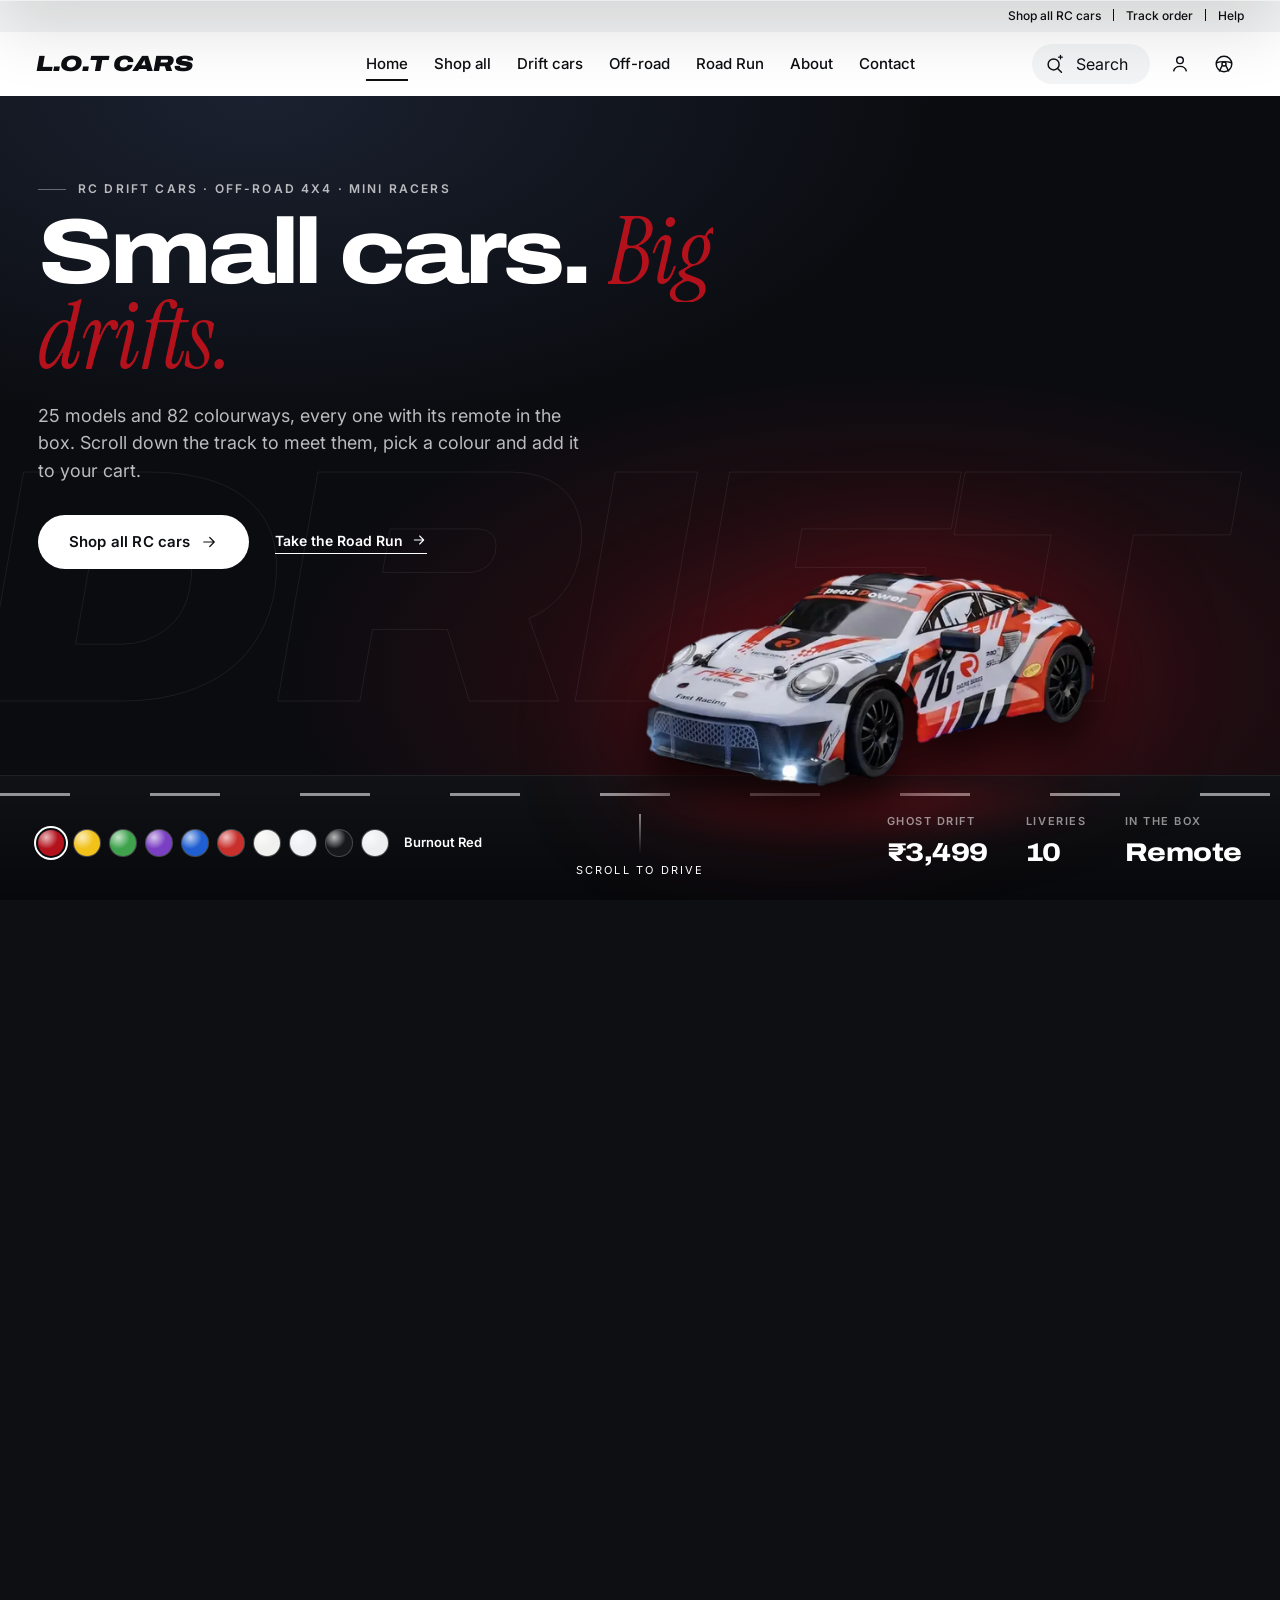
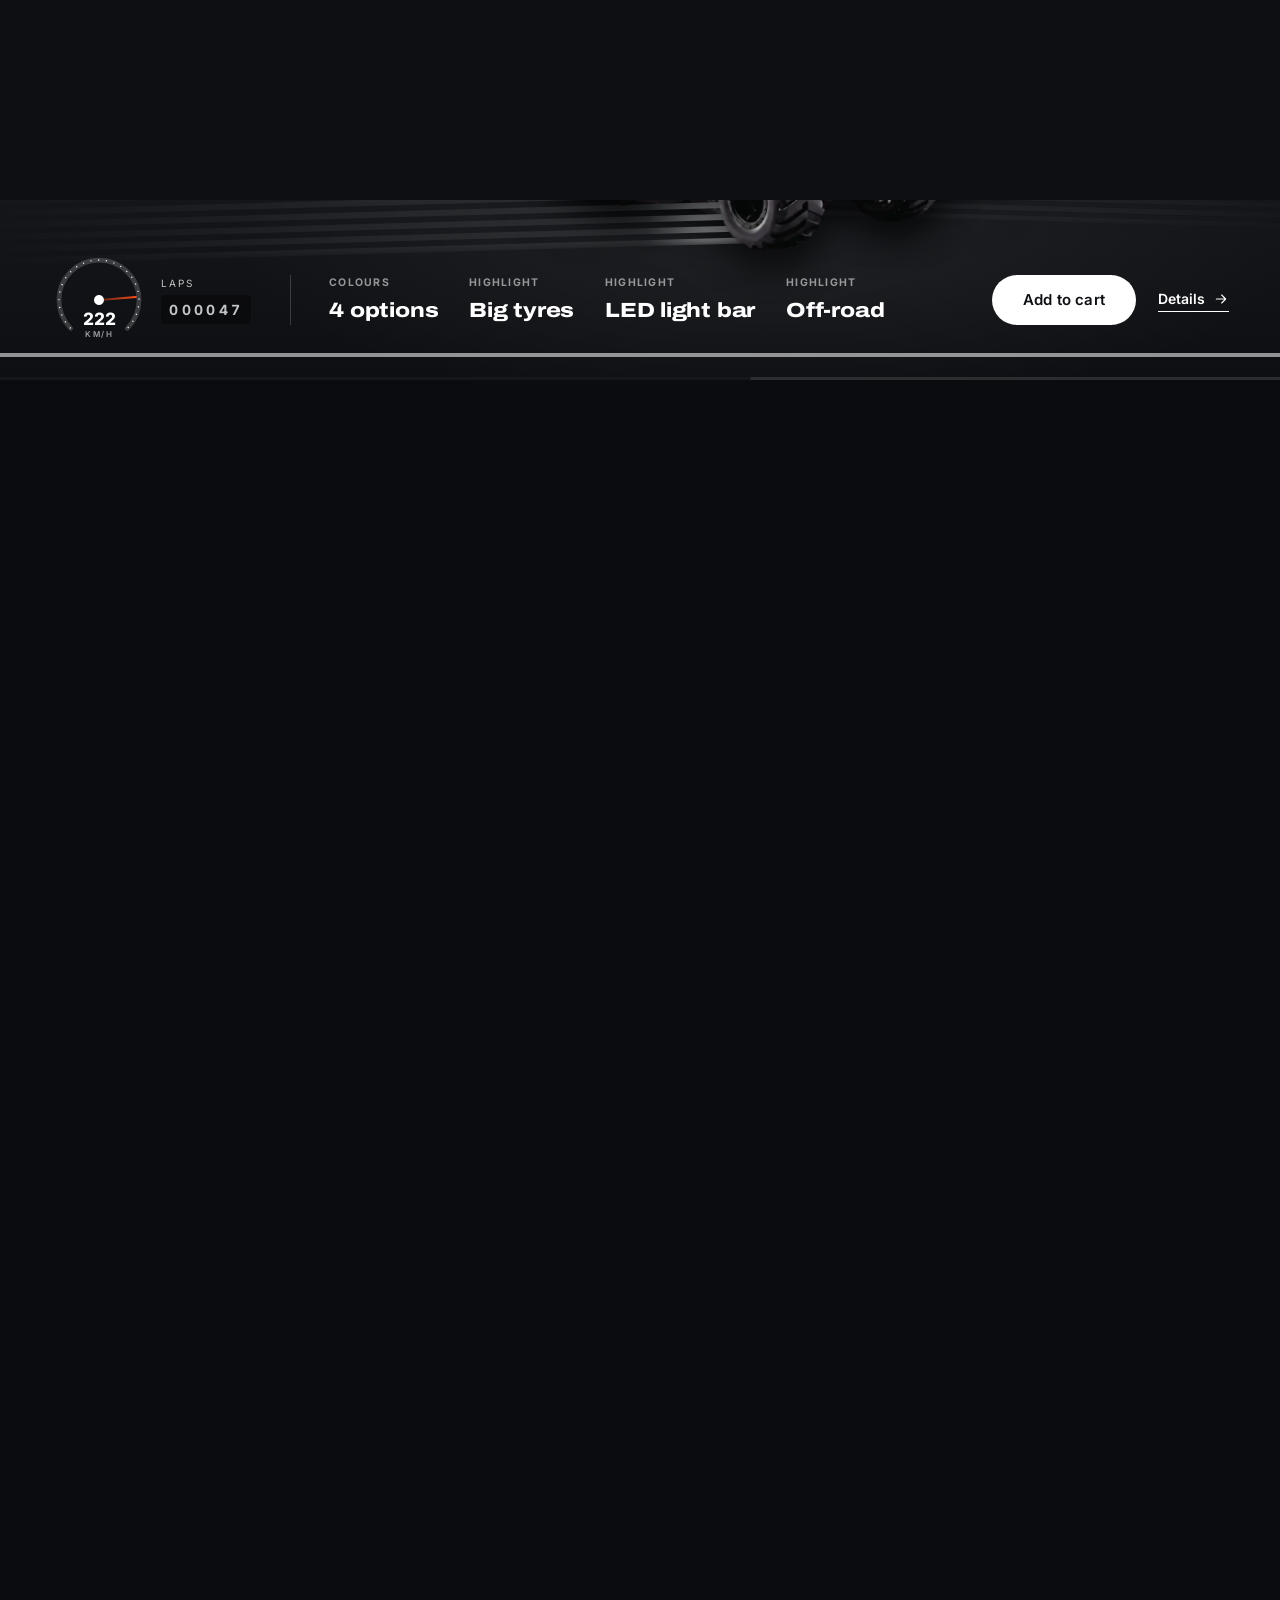
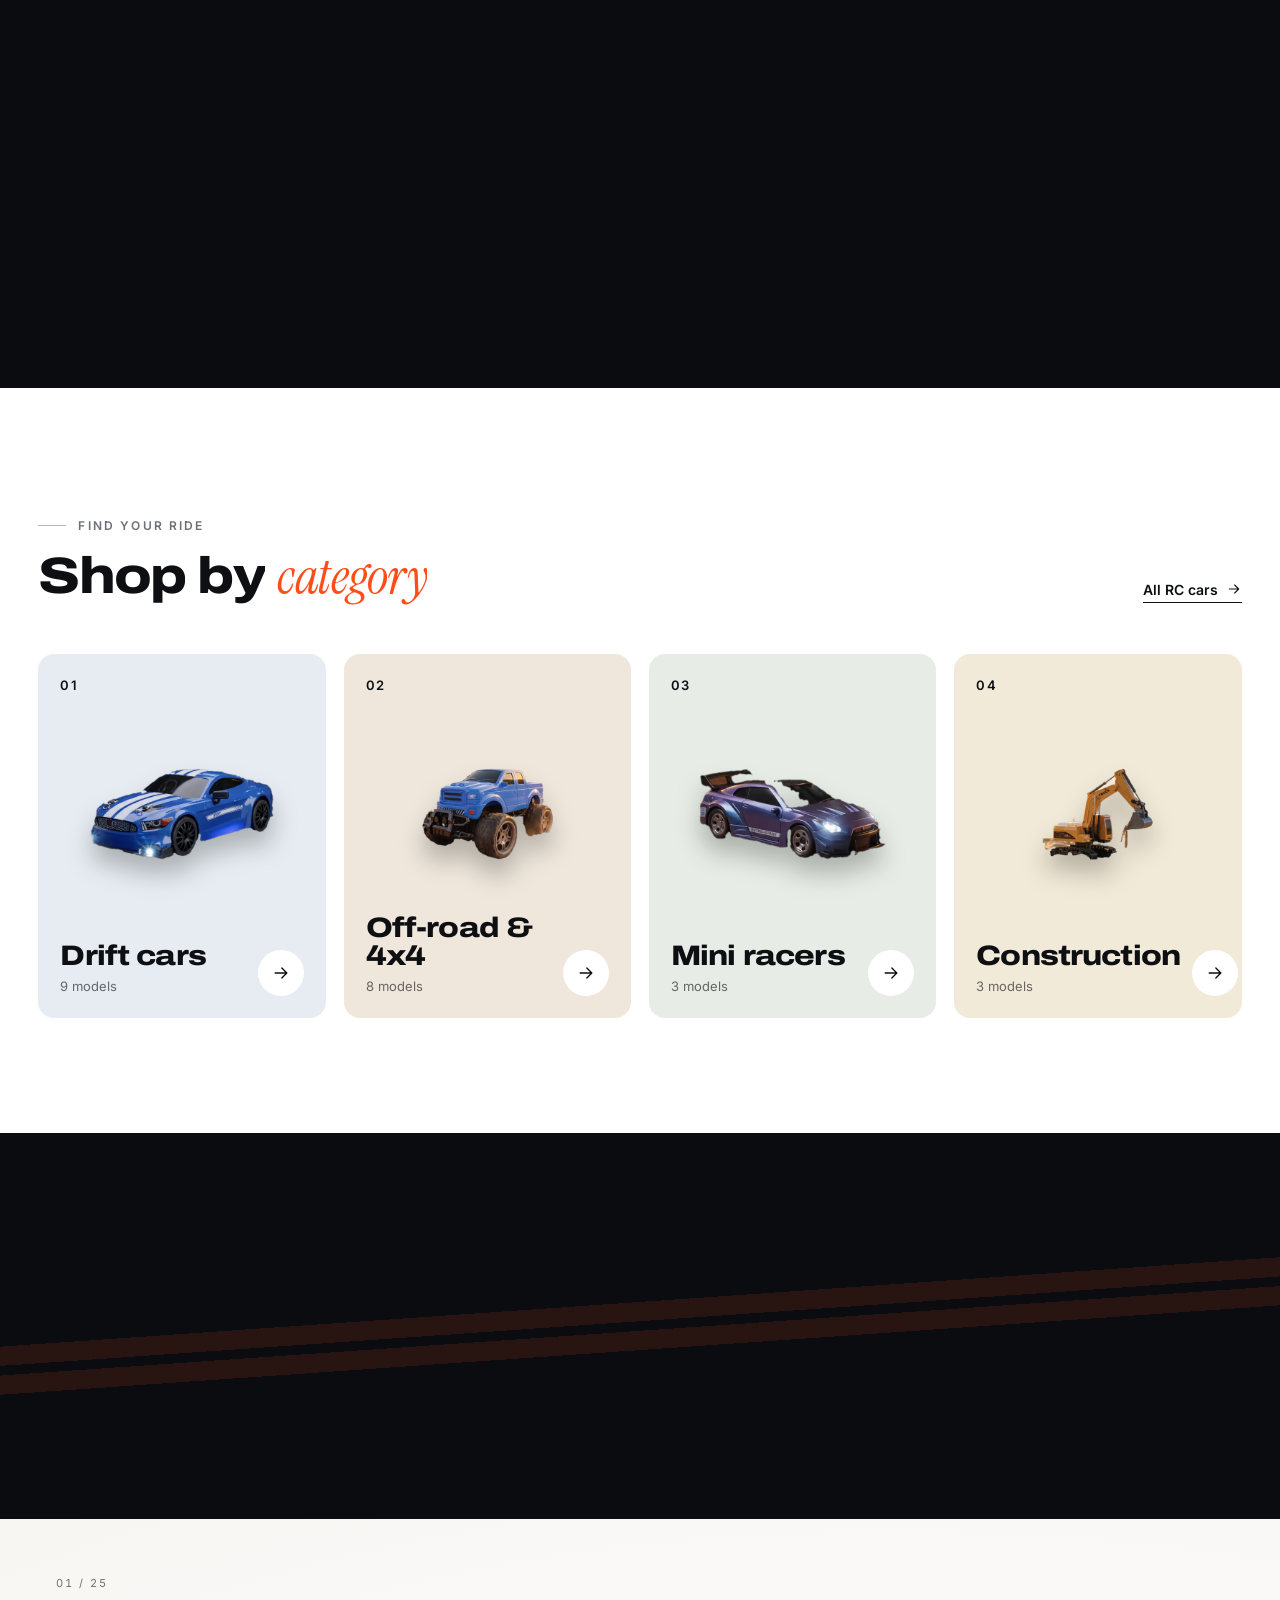
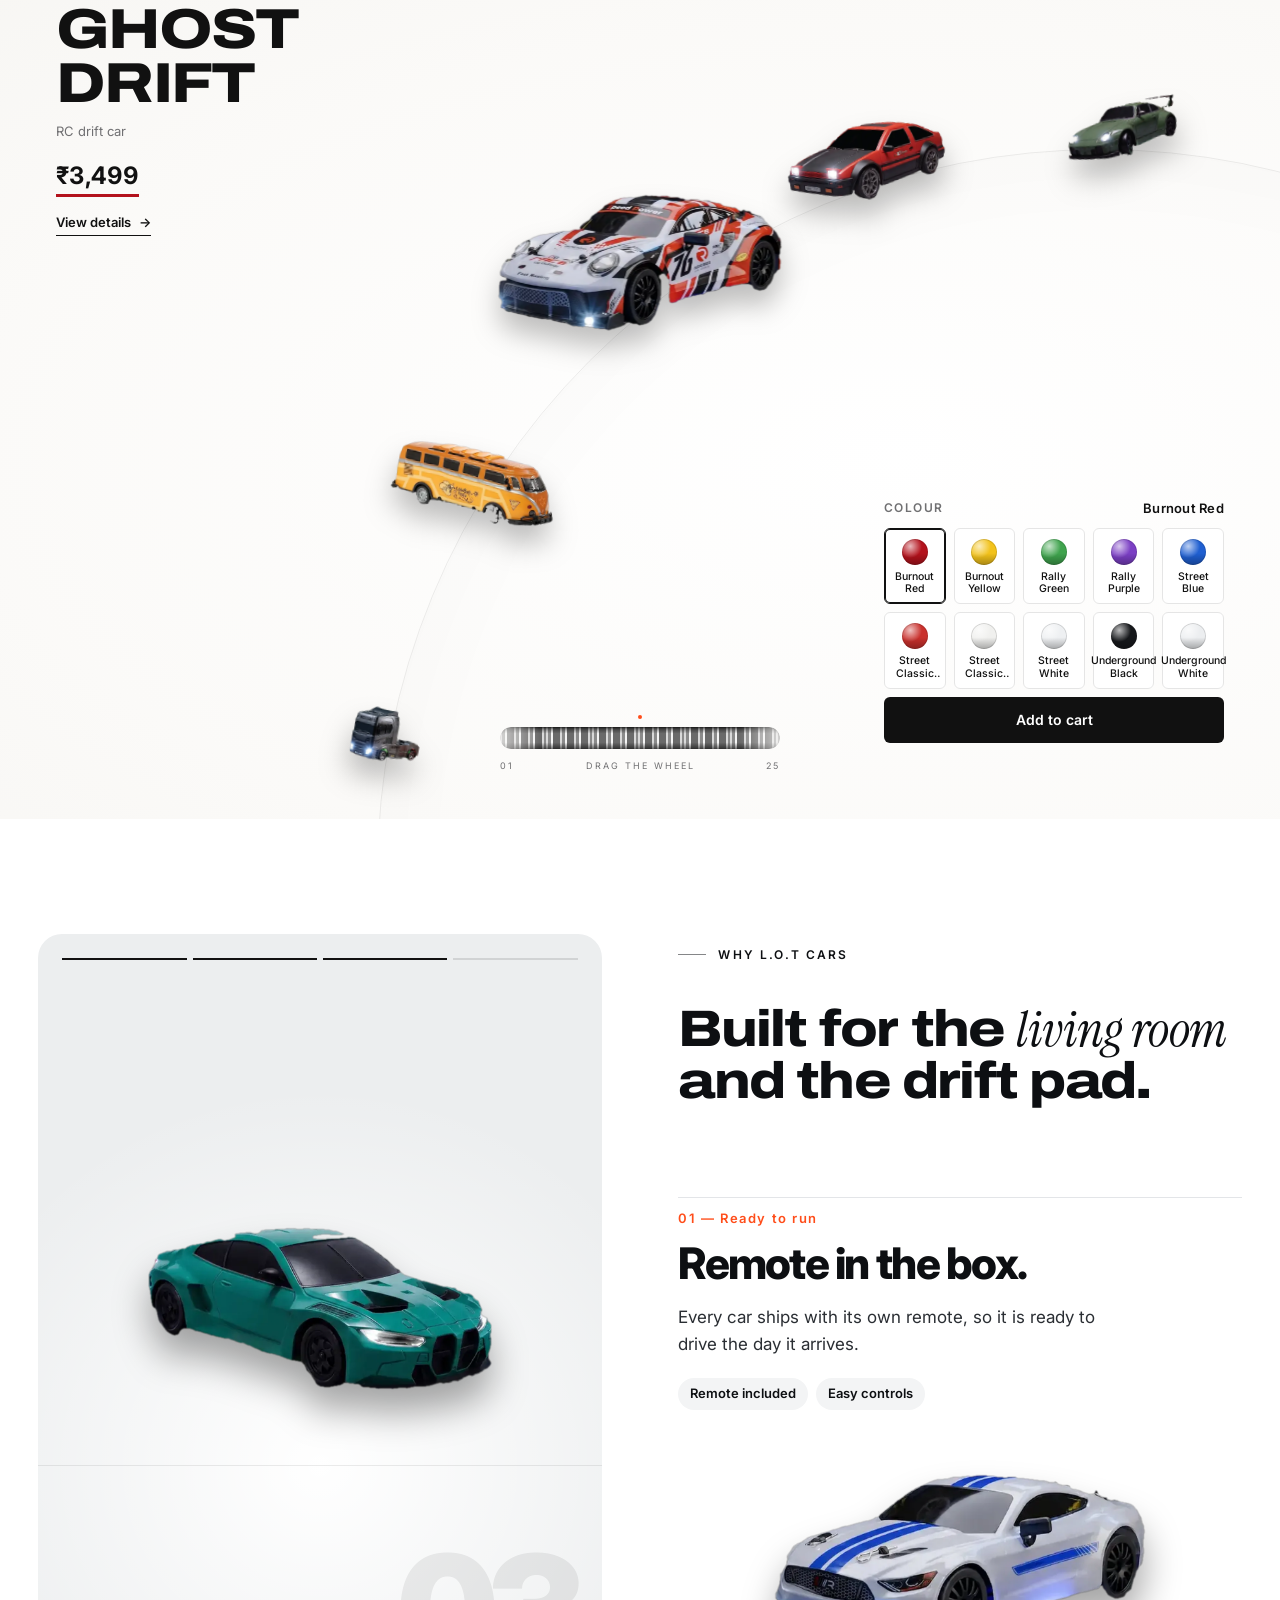
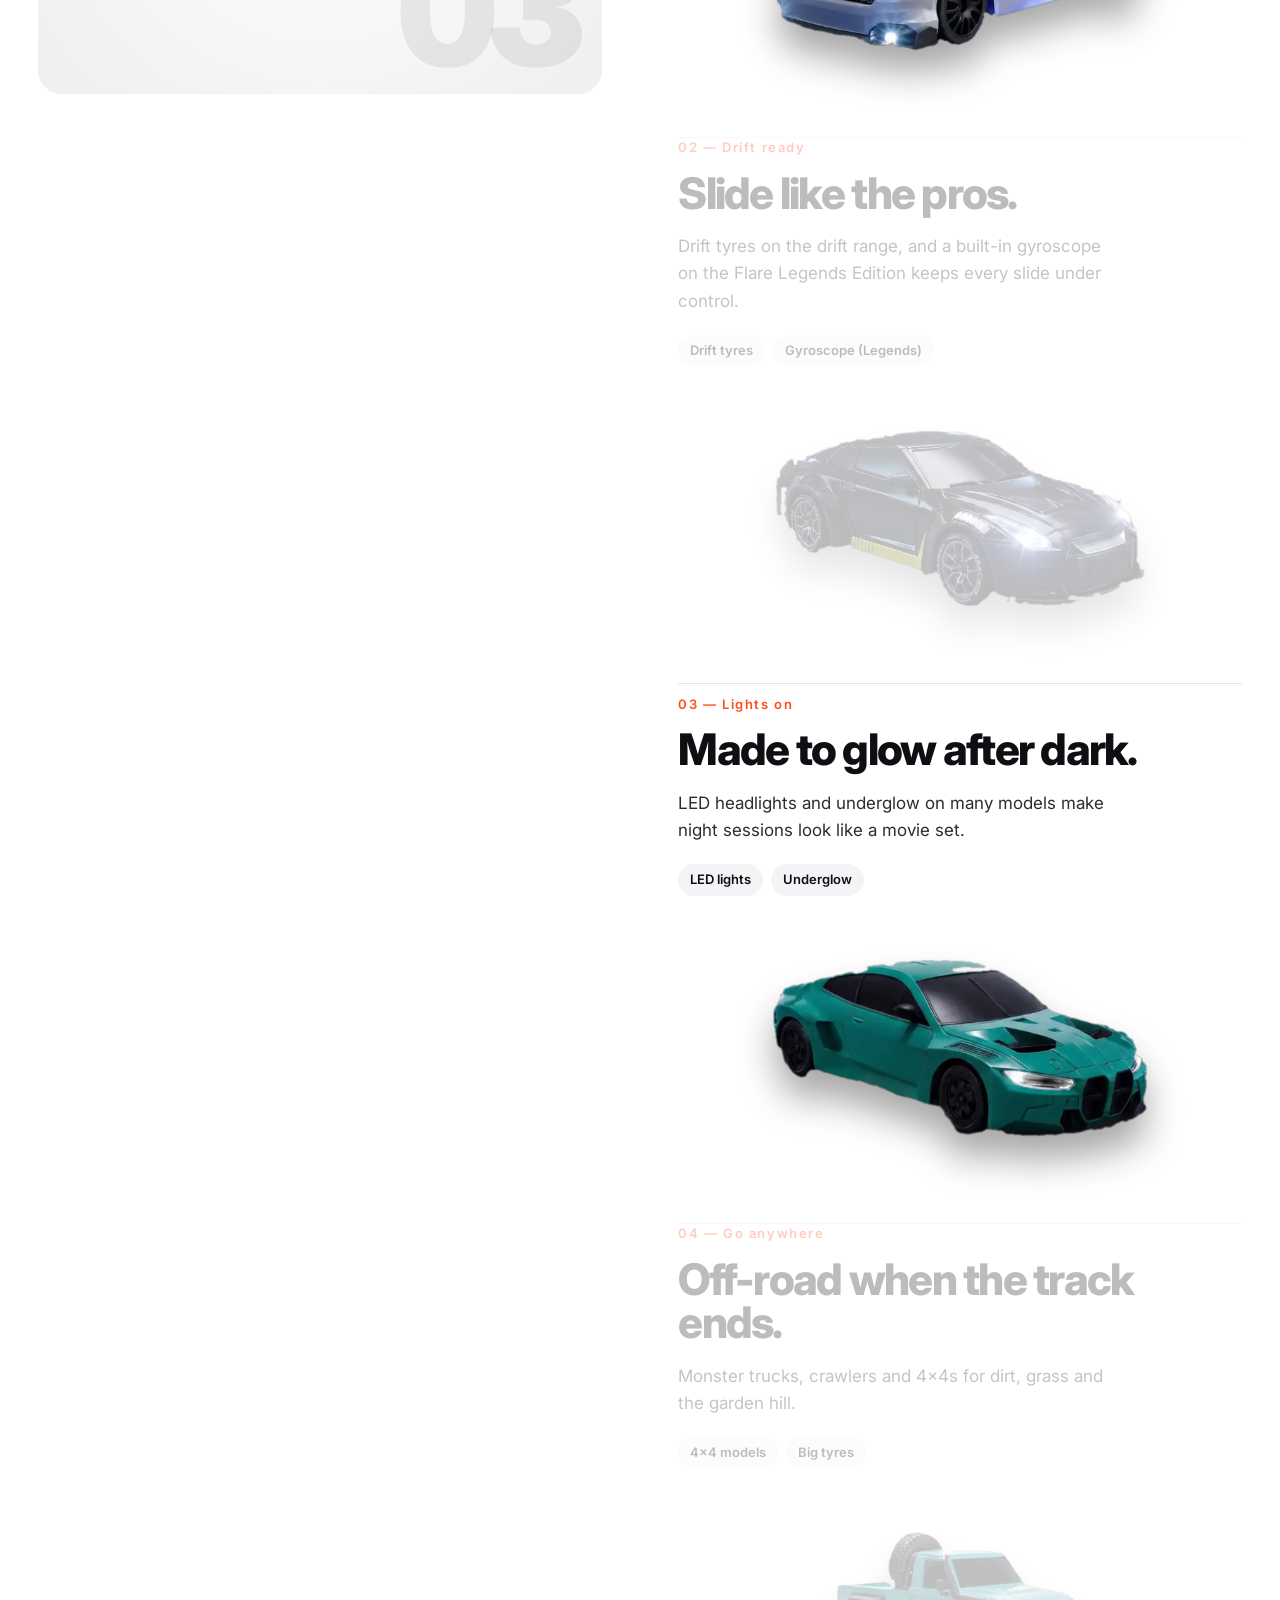
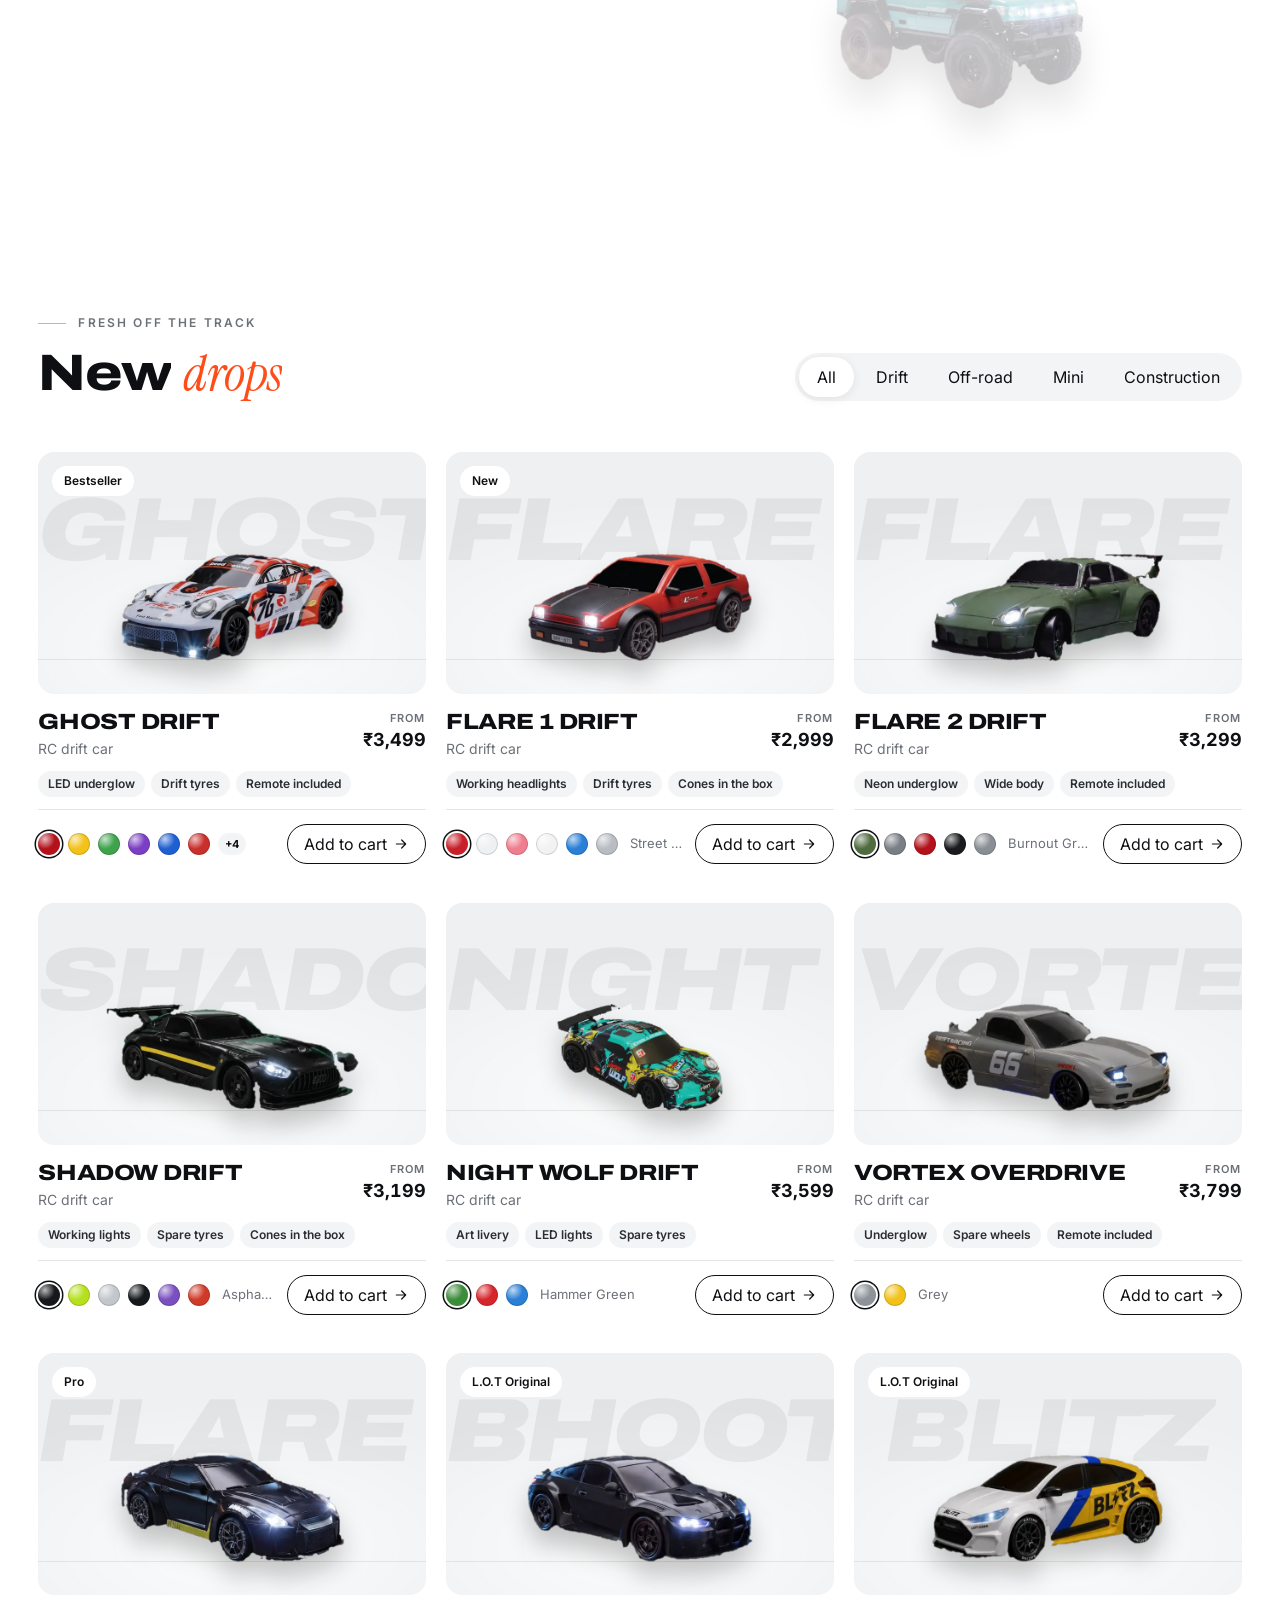
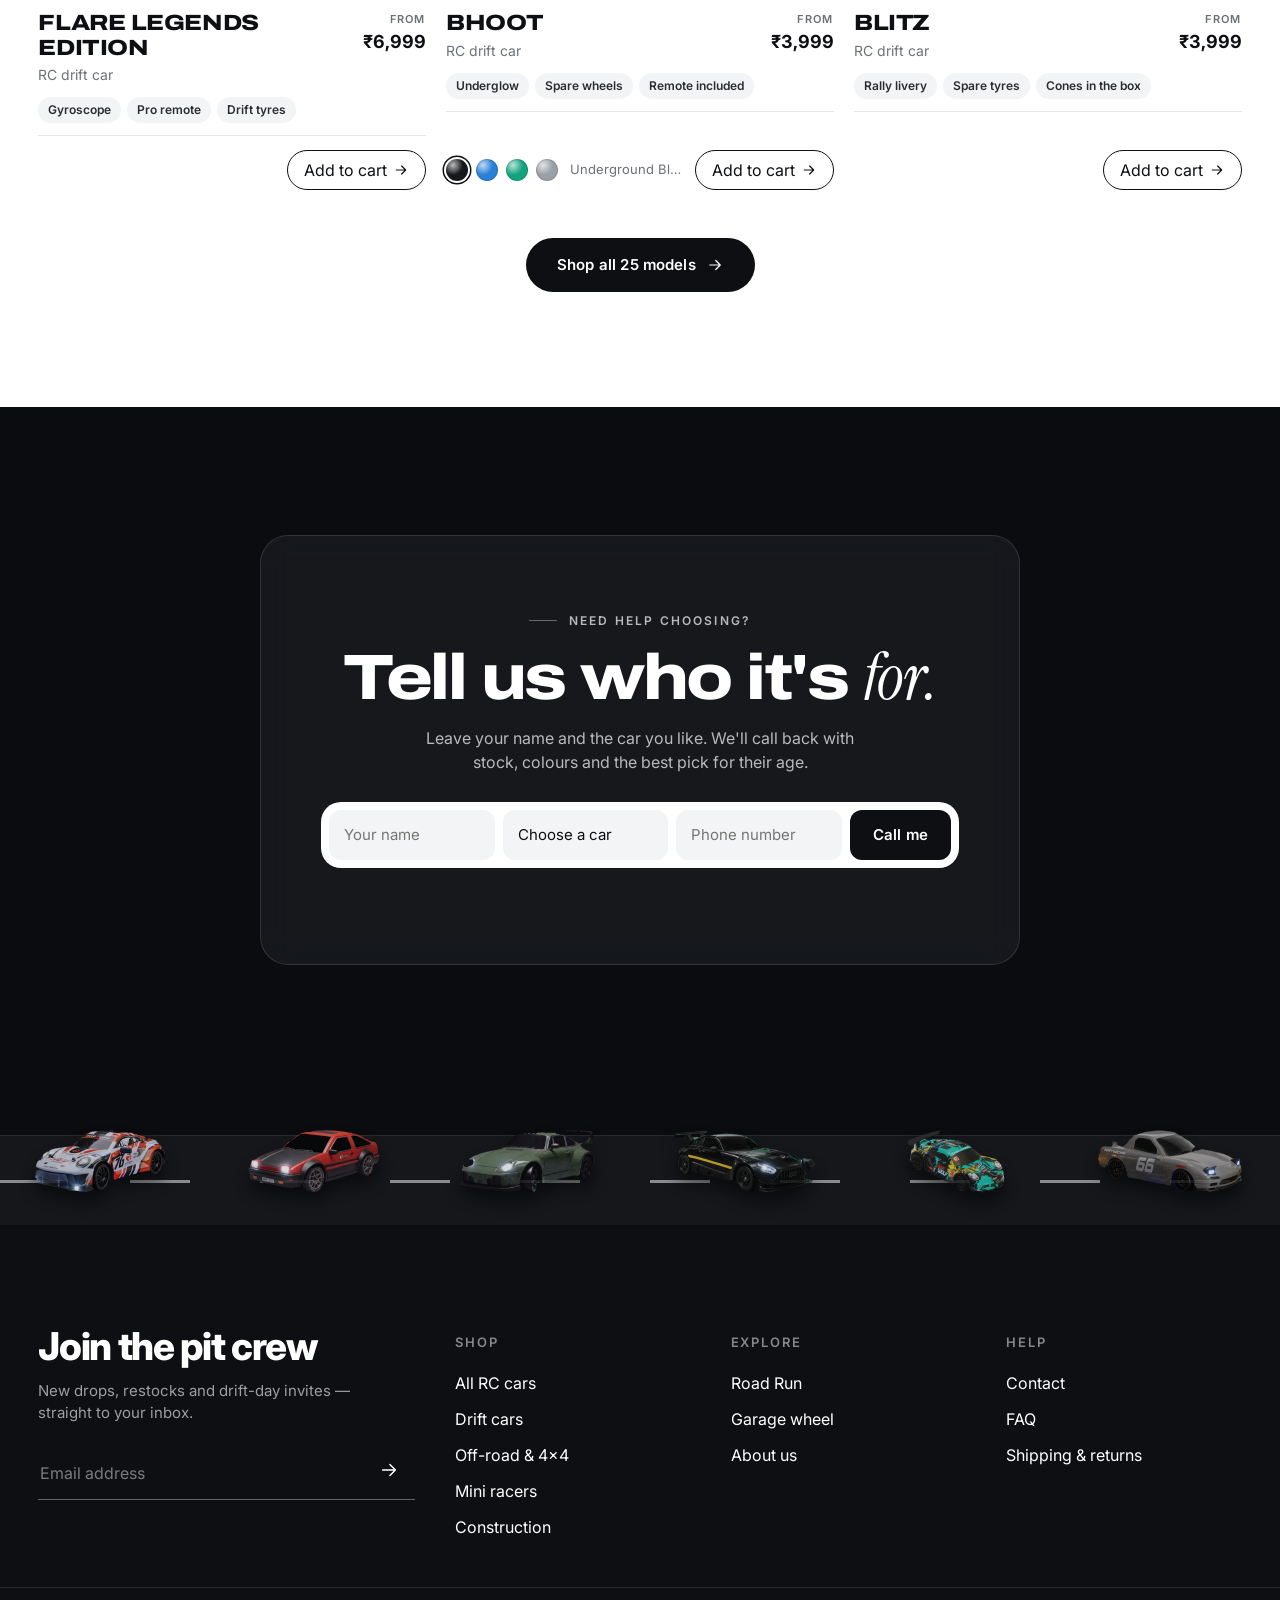
==== commit 5fe45cfe: "Use background-free cut-outs of the product photos - 82 cut-outs (background, remote, cones and tyre" ====
--- a/html/index.html
+++ b/html/index.html
@@ -44,20 +44,20 @@
       <div class="ch-streaks"><i></i><i></i><i></i><i></i></div>
       <div class="ch-floor"></div>
       <div class="ch-reflect"></div>
-      <div class="ch-car" data-hero-car data-image="assets/img/products/ghost-rc-drift-car-burnout-red.webp"></div>
+      <div class="ch-car" data-hero-car data-cutout data-face="left" data-image="assets/img/cutouts/ghost-rc-drift-car-burnout-red.webp"></div>
     </div>
     <div class="ch-bar">
       <div class="ch-paints" data-hero-paints role="group" aria-label="Ghost Drift liveries">
-        <button type="button" data-hex="#b3121c" data-image="assets/img/products/ghost-rc-drift-car-burnout-red.webp" style="--c:#b3121c" aria-label="Burnout Red" aria-pressed="true"></button>
-        <button type="button" data-hex="#f2c21b" data-image="assets/img/products/ghost-rc-drift-car-burnout-yellow.webp" style="--c:#f2c21b" aria-label="Burnout Yellow" aria-pressed="false"></button>
-        <button type="button" data-hex="#3fa34d" data-image="assets/img/products/ghost-rc-drift-car-rally-green.webp" style="--c:#3fa34d" aria-label="Rally Green" aria-pressed="false"></button>
-        <button type="button" data-hex="#7b3fc4" data-image="assets/img/products/ghost-rc-drift-car-rally-purple.webp" style="--c:#7b3fc4" aria-label="Rally Purple" aria-pressed="false"></button>
-        <button type="button" data-hex="#1f5fd1" data-image="assets/img/products/ghost-rc-drift-car-street-blue.webp" style="--c:#1f5fd1" aria-label="Street Blue" aria-pressed="false"></button>
-        <button type="button" data-hex="#c9302c" data-image="assets/img/products/ghost-rc-drift-car-street-classic-red.webp" style="--c:#c9302c" aria-label="Street Classic Red" aria-pressed="false"></button>
-        <button type="button" data-hex="#f0f0ee" data-image="assets/img/products/ghost-rc-drift-car-street-classic-white.webp" style="--c:#f0f0ee" aria-label="Street Classic White" aria-pressed="false"></button>
-        <button type="button" data-hex="#eef0f2" data-image="assets/img/products/ghost-rc-drift-car-street-white.webp" style="--c:#eef0f2" aria-label="Street White" aria-pressed="false"></button>
-        <button type="button" data-hex="#16181b" data-image="assets/img/products/ghost-rc-drift-car-underground-black.webp" style="--c:#16181b" aria-label="Underground Black" aria-pressed="false"></button>
-        <button type="button" data-hex="#eceef0" data-image="assets/img/products/ghost-rc-drift-car-underground-white.webp" style="--c:#eceef0" aria-label="Underground White" aria-pressed="false"></button>
+        <button type="button" data-hex="#b3121c" data-image="assets/img/cutouts/ghost-rc-drift-car-burnout-red.webp" style="--c:#b3121c" aria-label="Burnout Red" aria-pressed="true"></button>
+        <button type="button" data-hex="#f2c21b" data-image="assets/img/cutouts/ghost-rc-drift-car-burnout-yellow.webp" style="--c:#f2c21b" aria-label="Burnout Yellow" aria-pressed="false"></button>
+        <button type="button" data-hex="#3fa34d" data-image="assets/img/cutouts/ghost-rc-drift-car-rally-green.webp" style="--c:#3fa34d" aria-label="Rally Green" aria-pressed="false"></button>
+        <button type="button" data-hex="#7b3fc4" data-image="assets/img/cutouts/ghost-rc-drift-car-rally-purple.webp" style="--c:#7b3fc4" aria-label="Rally Purple" aria-pressed="false"></button>
+        <button type="button" data-hex="#1f5fd1" data-image="assets/img/cutouts/ghost-rc-drift-car-street-blue.webp" style="--c:#1f5fd1" aria-label="Street Blue" aria-pressed="false"></button>
+        <button type="button" data-hex="#c9302c" data-image="assets/img/cutouts/ghost-rc-drift-car-street-classic-red.webp" style="--c:#c9302c" aria-label="Street Classic Red" aria-pressed="false"></button>
+        <button type="button" data-hex="#f0f0ee" data-image="assets/img/cutouts/ghost-rc-drift-car-street-classic-white.webp" style="--c:#f0f0ee" aria-label="Street Classic White" aria-pressed="false"></button>
+        <button type="button" data-hex="#eef0f2" data-image="assets/img/cutouts/ghost-rc-drift-car-street-white.webp" style="--c:#eef0f2" aria-label="Street White" aria-pressed="false"></button>
+        <button type="button" data-hex="#16181b" data-image="assets/img/cutouts/ghost-rc-drift-car-underground-black.webp" style="--c:#16181b" aria-label="Underground Black" aria-pressed="false"></button>
+        <button type="button" data-hex="#eceef0" data-image="assets/img/cutouts/ghost-rc-drift-car-underground-white.webp" style="--c:#eceef0" aria-label="Underground White" aria-pressed="false"></button>
         <span data-hero-paint-name>Burnout Red</span>
       </div>
       <dl class="ch-specs">
@@ -135,23 +135,23 @@
         <a class="link-arrow" href="inventory.html" data-reveal>All RC cars <svg viewBox="0 0 24 24" fill="none" stroke="currentColor" stroke-width="1.6" stroke-linecap="round" stroke-linejoin="round"><path d="M5 12h14M13 6l6 6-6 6"/></svg></a>
       </div>
       <div class="bt-grid" data-reveal-stagger="0.08">
-        <a class="bt bt--photo" href="inventory.html?c=drift" data-reveal data-cursor="Shop">
-          <span class="bt-photo"><img src="assets/img/products/ghost-rc-drift-car-street-blue.webp" alt="" loading="lazy"></span>
+        <a class="bt" href="inventory.html?c=drift" data-reveal data-cursor="Shop" style="--tone:#e6ecf2">
+          <span class="bt-car"><img src="assets/img/cutouts/ghost-rc-drift-car-street-blue.webp" alt="" loading="lazy"></span>
           <span class="bt-n">01</span>
           <span class="bt-foot"><span><span class="bt-name">Drift cars</span><span class="bt-count">9 models</span></span><span class="bt-arrow"><svg viewBox="0 0 24 24" fill="none" stroke="currentColor" stroke-width="1.6" stroke-linecap="round" stroke-linejoin="round"><path d="M5 12h14M13 6l6 6-6 6"/></svg></span></span>
         </a>
-        <a class="bt bt--photo" href="inventory.html?c=offroad" data-reveal data-cursor="Shop">
-          <span class="bt-photo"><img src="assets/img/products/knox-off-road-rc-truck-explorer-blue.webp" alt="" loading="lazy"></span>
+        <a class="bt" href="inventory.html?c=offroad" data-reveal data-cursor="Shop" style="--tone:#efe7dc">
+          <span class="bt-car"><img src="assets/img/cutouts/knox-off-road-rc-truck-explorer-blue.webp" alt="" loading="lazy"></span>
           <span class="bt-n">02</span>
           <span class="bt-foot"><span><span class="bt-name">Off-road &amp; 4x4</span><span class="bt-count">8 models</span></span><span class="bt-arrow"><svg viewBox="0 0 24 24" fill="none" stroke="currentColor" stroke-width="1.6" stroke-linecap="round" stroke-linejoin="round"><path d="M5 12h14M13 6l6 6-6 6"/></svg></span></span>
         </a>
-        <a class="bt bt--photo" href="inventory.html?c=mini" data-reveal data-cursor="Shop">
-          <span class="bt-photo"><img src="assets/img/products/nitro-mini-rc-car-race-blue.webp" alt="" loading="lazy"></span>
+        <a class="bt" href="inventory.html?c=mini" data-reveal data-cursor="Shop" style="--tone:#e7ece6">
+          <span class="bt-car"><img src="assets/img/cutouts/nitro-mini-rc-car-race-blue.webp" alt="" loading="lazy"></span>
           <span class="bt-n">03</span>
           <span class="bt-foot"><span><span class="bt-name">Mini racers</span><span class="bt-count">3 models</span></span><span class="bt-arrow"><svg viewBox="0 0 24 24" fill="none" stroke="currentColor" stroke-width="1.6" stroke-linecap="round" stroke-linejoin="round"><path d="M5 12h14M13 6l6 6-6 6"/></svg></span></span>
         </a>
-        <a class="bt bt--photo" href="inventory.html?c=construction" data-reveal data-cursor="Shop">
-          <span class="bt-photo"><img src="assets/img/products/fang-rc-excavator-default-title.webp" alt="" loading="lazy"></span>
+        <a class="bt" href="inventory.html?c=construction" data-reveal data-cursor="Shop" style="--tone:#f2ead8">
+          <span class="bt-car"><img src="assets/img/cutouts/fang-rc-excavator-default-title.webp" alt="" loading="lazy"></span>
           <span class="bt-n">04</span>
           <span class="bt-foot"><span><span class="bt-name">Construction</span><span class="bt-count">3 models</span></span><span class="bt-arrow"><svg viewBox="0 0 24 24" fill="none" stroke="currentColor" stroke-width="1.6" stroke-linecap="round" stroke-linejoin="round"><path d="M5 12h14M13 6l6 6-6 6"/></svg></span></span>
         </a>
@@ -203,13 +203,13 @@
   <section class="section" data-feat aria-labelledby="feat-title">
     <div class="container feat-in">
       <div class="feat-media" aria-hidden="true">
-        <div class="feat-frame" style="--feat-bg:#0d0f12">
+        <div class="feat-frame">
           <div class="feat-progress"><i></i><i></i><i></i><i></i></div>
-          <figure class="feat-img is-photo"><img src="assets/img/products/ghost-rc-drift-car-street-white.webp" alt="" loading="lazy"></figure>
-          <figure class="feat-img is-photo"><img src="assets/img/products/flare-legends-edition-rc-drift-car-with-gyroscope-default-title.webp" alt="" loading="lazy"></figure>
-          <figure class="feat-img is-photo"><img src="assets/img/products/l-o-t-cars-bhoot-underground-green.webp" alt="" loading="lazy"></figure>
-          <figure class="feat-img is-photo"><img src="assets/img/products/l-o-t-cars-roxie-explorer-aqua.webp" alt="" loading="lazy"></figure>
-          <span class="feat-big" data-feat-num style="color:rgba(255,255,255,.12)">01</span>
+          <figure class="feat-img is-cut"><img src="assets/img/cutouts/ghost-rc-drift-car-street-white.webp" alt="" loading="lazy"></figure>
+          <figure class="feat-img is-cut"><img src="assets/img/cutouts/flare-legends-edition-rc-drift-car-with-gyroscope-default-title.webp" alt="" loading="lazy"></figure>
+          <figure class="feat-img is-cut"><img src="assets/img/cutouts/l-o-t-cars-bhoot-underground-green.webp" alt="" loading="lazy"></figure>
+          <figure class="feat-img is-cut"><img src="assets/img/cutouts/l-o-t-cars-roxie-explorer-aqua.webp" alt="" loading="lazy"></figure>
+          <span class="feat-big" data-feat-num>01</span>
         </div>
       </div>
       <div class="feat-list">
@@ -222,28 +222,28 @@
           <h3>Remote in the box.</h3>
           <p>Every car ships with its own remote, so it is ready to drive the day it arrives.</p>
           <ul><li>Remote included</li><li>Easy controls</li></ul>
-          <div class="feat-item-img is-photo"><img src="assets/img/products/ghost-rc-drift-car-street-white.webp" alt="" loading="lazy"></div>
+          <div class="feat-item-img is-cut"><img src="assets/img/cutouts/ghost-rc-drift-car-street-white.webp" alt="" loading="lazy"></div>
         </article>
         <article class="feat-item">
           <span class="feat-idx">02 — Drift ready</span>
           <h3>Slide like the pros.</h3>
           <p>Drift tyres on the drift range, and a built-in gyroscope on the Flare Legends Edition keeps every slide under control.</p>
           <ul><li>Drift tyres</li><li>Gyroscope (Legends)</li></ul>
-          <div class="feat-item-img is-photo"><img src="assets/img/products/flare-legends-edition-rc-drift-car-with-gyroscope-default-title.webp" alt="" loading="lazy"></div>
+          <div class="feat-item-img is-cut"><img src="assets/img/cutouts/flare-legends-edition-rc-drift-car-with-gyroscope-default-title.webp" alt="" loading="lazy"></div>
         </article>
         <article class="feat-item">
           <span class="feat-idx">03 — Lights on</span>
           <h3>Made to glow after dark.</h3>
           <p>LED headlights and underglow on many models make night sessions look like a movie set.</p>
           <ul><li>LED lights</li><li>Underglow</li></ul>
-          <div class="feat-item-img is-photo"><img src="assets/img/products/l-o-t-cars-bhoot-underground-green.webp" alt="" loading="lazy"></div>
+          <div class="feat-item-img is-cut"><img src="assets/img/cutouts/l-o-t-cars-bhoot-underground-green.webp" alt="" loading="lazy"></div>
         </article>
         <article class="feat-item">
           <span class="feat-idx">04 — Go anywhere</span>
           <h3>Off-road when the track ends.</h3>
           <p>Monster trucks, crawlers and 4x4s for dirt, grass and the garden hill.</p>
           <ul><li>4x4 models</li><li>Big tyres</li></ul>
-          <div class="feat-item-img is-photo"><img src="assets/img/products/l-o-t-cars-roxie-explorer-aqua.webp" alt="" loading="lazy"></div>
+          <div class="feat-item-img is-cut"><img src="assets/img/cutouts/l-o-t-cars-roxie-explorer-aqua.webp" alt="" loading="lazy"></div>
         </article>
       </div>
     </div>
@@ -291,7 +291,7 @@
       </div>
     </div>
     <div class="td-road" aria-hidden="true"></div>
-    <div class="td-strip" aria-hidden="true"><img src="assets/img/products/ghost-rc-drift-car-burnout-red.webp" alt="" loading="lazy"><img src="assets/img/products/flare-1-rc-drift-car-street-red.webp" alt="" loading="lazy"><img src="assets/img/products/flare-2-rc-drift-car-burnout-green.webp" alt="" loading="lazy"><img src="assets/img/products/shadow-rc-drift-car-asphalt-black.webp" alt="" loading="lazy"><img src="assets/img/products/night-wolf-rc-drift-car-hammer-green.webp" alt="" loading="lazy"><img src="assets/img/products/vortex-overdrive-grey.webp" alt="" loading="lazy"><img src="assets/img/products/flare-legends-edition-rc-drift-car-with-gyroscope-default-title.webp" alt="" loading="lazy"><img src="assets/img/products/l-o-t-cars-bhoot-underground-black.webp" alt="" loading="lazy"><img src="assets/img/products/l-o-t-cars-blitz-default-title.webp" alt="" loading="lazy"><img src="assets/img/products/l-o-t-cars-zip-black.webp" alt="" loading="lazy"><img src="assets/img/products/dash-mini-rc-car-black.webp" alt="" loading="lazy"><img src="assets/img/products/nitro-mini-rc-car-race-blue.webp" alt="" loading="lazy"><img src="assets/img/products/l-o-t-cars-gator-hammer-black.webp" alt="" loading="lazy"><img src="assets/img/products/l-o-t-cars-gator-marsh-black.webp" alt="" loading="lazy"><img src="assets/img/products/l-o-t-cars-roxie-explorer-aqua.webp" alt="" loading="lazy"><img src="assets/img/products/knox-off-road-rc-truck-adventure-black.webp" alt="" loading="lazy"><img src="assets/img/products/bumble-off-road-rc-car-forest-green.webp" alt="" loading="lazy"><img src="assets/img/products/apex-4x4-rc-car-default-title.webp" alt="" loading="lazy"><img src="assets/img/products/doughty-4x4-rc-car-default-title.webp" alt="" loading="lazy"><img src="assets/img/products/gazer-4x4-rc-car-default-title.webp" alt="" loading="lazy"><img src="assets/img/products/fang-rc-excavator-default-title.webp" alt="" loading="lazy"><img src="assets/img/products/rift-default-title.webp" alt="" loading="lazy"><img src="assets/img/products/rumble-default-title.webp" alt="" loading="lazy"><img src="assets/img/products/mac-gray.webp" alt="" loading="lazy"><img src="assets/img/products/vera-rc-bus-hammer-orange.webp" alt="" loading="lazy"><img src="assets/img/products/ghost-rc-drift-car-burnout-red.webp" alt="" loading="lazy"><img src="assets/img/products/flare-1-rc-drift-car-street-red.webp" alt="" loading="lazy"><img src="assets/img/products/flare-2-rc-drift-car-burnout-green.webp" alt="" loading="lazy"><img src="assets/img/products/shadow-rc-drift-car-asphalt-black.webp" alt="" loading="lazy"><img src="assets/img/products/night-wolf-rc-drift-car-hammer-green.webp" alt="" loading="lazy"><img src="assets/img/products/vortex-overdrive-grey.webp" alt="" loading="lazy"><img src="assets/img/products/flare-legends-edition-rc-drift-car-with-gyroscope-default-title.webp" alt="" loading="lazy"><img src="assets/img/products/l-o-t-cars-bhoot-underground-black.webp" alt="" loading="lazy"><img src="assets/img/products/l-o-t-cars-blitz-default-title.webp" alt="" loading="lazy"><img src="assets/img/products/l-o-t-cars-zip-black.webp" alt="" loading="lazy"><img src="assets/img/products/dash-mini-rc-car-black.webp" alt="" loading="lazy"><img src="assets/img/products/nitro-mini-rc-car-race-blue.webp" alt="" loading="lazy"><img src="assets/img/products/l-o-t-cars-gator-hammer-black.webp" alt="" loading="lazy"><img src="assets/img/products/l-o-t-cars-gator-marsh-black.webp" alt="" loading="lazy"><img src="assets/img/products/l-o-t-cars-roxie-explorer-aqua.webp" alt="" loading="lazy"><img src="assets/img/products/knox-off-road-rc-truck-adventure-black.webp" alt="" loading="lazy"><img src="assets/img/products/bumble-off-road-rc-car-forest-green.webp" alt="" loading="lazy"><img src="assets/img/products/apex-4x4-rc-car-default-title.webp" alt="" loading="lazy"><img src="assets/img/products/doughty-4x4-rc-car-default-title.webp" alt="" loading="lazy"><img src="assets/img/products/gazer-4x4-rc-car-default-title.webp" alt="" loading="lazy"><img src="assets/img/products/fang-rc-excavator-default-title.webp" alt="" loading="lazy"><img src="assets/img/products/rift-default-title.webp" alt="" loading="lazy"><img src="assets/img/products/rumble-default-title.webp" alt="" loading="lazy"><img src="assets/img/products/mac-gray.webp" alt="" loading="lazy"><img src="assets/img/products/vera-rc-bus-hammer-orange.webp" alt="" loading="lazy"></div>
+    <div class="td-strip" aria-hidden="true"><img class="is-cut" src="assets/img/cutouts/ghost-rc-drift-car-burnout-red.webp" alt="" loading="lazy"><img class="is-cut" src="assets/img/cutouts/flare-1-rc-drift-car-street-red.webp" alt="" loading="lazy"><img class="is-cut" src="assets/img/cutouts/flare-2-rc-drift-car-burnout-green.webp" alt="" loading="lazy"><img class="is-cut" src="assets/img/cutouts/shadow-rc-drift-car-asphalt-black.webp" alt="" loading="lazy"><img class="is-cut" src="assets/img/cutouts/night-wolf-rc-drift-car-hammer-green.webp" alt="" loading="lazy"><img class="is-cut" src="assets/img/cutouts/vortex-overdrive-grey.webp" alt="" loading="lazy"><img class="is-cut" src="assets/img/cutouts/flare-legends-edition-rc-drift-car-with-gyroscope-default-title.webp" alt="" loading="lazy"><img class="is-cut" src="assets/img/cutouts/l-o-t-cars-bhoot-underground-black.webp" alt="" loading="lazy"><img class="is-cut" src="assets/img/cutouts/l-o-t-cars-blitz-default-title.webp" alt="" loading="lazy"><img class="is-cut" src="assets/img/cutouts/l-o-t-cars-zip-black.webp" alt="" loading="lazy"><img class="is-cut" src="assets/img/cutouts/dash-mini-rc-car-black.webp" alt="" loading="lazy"><img class="is-cut" src="assets/img/cutouts/nitro-mini-rc-car-race-blue.webp" alt="" loading="lazy"><img class="is-cut" src="assets/img/cutouts/l-o-t-cars-gator-hammer-black.webp" alt="" loading="lazy"><img class="is-cut" src="assets/img/cutouts/l-o-t-cars-gator-marsh-black.webp" alt="" loading="lazy"><img class="is-cut" src="assets/img/cutouts/l-o-t-cars-roxie-explorer-aqua.webp" alt="" loading="lazy"><img class="is-cut" src="assets/img/cutouts/knox-off-road-rc-truck-adventure-black.webp" alt="" loading="lazy"><img class="is-cut" src="assets/img/cutouts/bumble-off-road-rc-car-forest-green.webp" alt="" loading="lazy"><img class="is-cut" src="assets/img/cutouts/apex-4x4-rc-car-default-title.webp" alt="" loading="lazy"><img class="is-cut" src="assets/img/cutouts/doughty-4x4-rc-car-default-title.webp" alt="" loading="lazy"><img class="is-cut" src="assets/img/cutouts/gazer-4x4-rc-car-default-title.webp" alt="" loading="lazy"><img class="is-cut" src="assets/img/cutouts/fang-rc-excavator-default-title.webp" alt="" loading="lazy"><img class="is-cut" src="assets/img/cutouts/rift-default-title.webp" alt="" loading="lazy"><img class="is-cut" src="assets/img/cutouts/rumble-default-title.webp" alt="" loading="lazy"><img class="is-cut" src="assets/img/cutouts/mac-gray.webp" alt="" loading="lazy"><img class="is-cut" src="assets/img/cutouts/vera-rc-bus-hammer-orange.webp" alt="" loading="lazy"><img class="is-cut" src="assets/img/cutouts/ghost-rc-drift-car-burnout-red.webp" alt="" loading="lazy"><img class="is-cut" src="assets/img/cutouts/flare-1-rc-drift-car-street-red.webp" alt="" loading="lazy"><img class="is-cut" src="assets/img/cutouts/flare-2-rc-drift-car-burnout-green.webp" alt="" loading="lazy"><img class="is-cut" src="assets/img/cutouts/shadow-rc-drift-car-asphalt-black.webp" alt="" loading="lazy"><img class="is-cut" src="assets/img/cutouts/night-wolf-rc-drift-car-hammer-green.webp" alt="" loading="lazy"><img class="is-cut" src="assets/img/cutouts/vortex-overdrive-grey.webp" alt="" loading="lazy"><img class="is-cut" src="assets/img/cutouts/flare-legends-edition-rc-drift-car-with-gyroscope-default-title.webp" alt="" loading="lazy"><img class="is-cut" src="assets/img/cutouts/l-o-t-cars-bhoot-underground-black.webp" alt="" loading="lazy"><img class="is-cut" src="assets/img/cutouts/l-o-t-cars-blitz-default-title.webp" alt="" loading="lazy"><img class="is-cut" src="assets/img/cutouts/l-o-t-cars-zip-black.webp" alt="" loading="lazy"><img class="is-cut" src="assets/img/cutouts/dash-mini-rc-car-black.webp" alt="" loading="lazy"><img class="is-cut" src="assets/img/cutouts/nitro-mini-rc-car-race-blue.webp" alt="" loading="lazy"><img class="is-cut" src="assets/img/cutouts/l-o-t-cars-gator-hammer-black.webp" alt="" loading="lazy"><img class="is-cut" src="assets/img/cutouts/l-o-t-cars-gator-marsh-black.webp" alt="" loading="lazy"><img class="is-cut" src="assets/img/cutouts/l-o-t-cars-roxie-explorer-aqua.webp" alt="" loading="lazy"><img class="is-cut" src="assets/img/cutouts/knox-off-road-rc-truck-adventure-black.webp" alt="" loading="lazy"><img class="is-cut" src="assets/img/cutouts/bumble-off-road-rc-car-forest-green.webp" alt="" loading="lazy"><img class="is-cut" src="assets/img/cutouts/apex-4x4-rc-car-default-title.webp" alt="" loading="lazy"><img class="is-cut" src="assets/img/cutouts/doughty-4x4-rc-car-default-title.webp" alt="" loading="lazy"><img class="is-cut" src="assets/img/cutouts/gazer-4x4-rc-car-default-title.webp" alt="" loading="lazy"><img class="is-cut" src="assets/img/cutouts/fang-rc-excavator-default-title.webp" alt="" loading="lazy"><img class="is-cut" src="assets/img/cutouts/rift-default-title.webp" alt="" loading="lazy"><img class="is-cut" src="assets/img/cutouts/rumble-default-title.webp" alt="" loading="lazy"><img class="is-cut" src="assets/img/cutouts/mac-gray.webp" alt="" loading="lazy"><img class="is-cut" src="assets/img/cutouts/vera-rc-bus-hammer-orange.webp" alt="" loading="lazy"></div>
   </section>
 
   </main>
--- a/html/assets/car-hero.css
+++ b/html/assets/car-hero.css
@@ -159,3 +159,16 @@
   .ch:has(.ch-car--photo) .ch-bar { position: relative; padding-top: 6px; }
   .ch-paints { flex-wrap: wrap; }
 }
+
+/* cut-out photo in the hero */
+.ch-car.ch-car--cut { width: min(54vw, 860px); bottom: 20%; }
+.ch-car--cut img { position: relative; z-index: 1; filter: drop-shadow(0 30px 22px rgba(0, 0, 0, .7)) drop-shadow(0 0 60px color-mix(in srgb, var(--hero-paint, #1f55d6) 35%, transparent)); }
+.ch-car--cut .ch-trail { top: 44%; bottom: 14%; }
+.ch-car--cut[data-face="left"] .ch-trail { transform: scaleX(1); }
+.ch-parked .ch-car--cut { animation: chFloat 3.4s ease-in-out infinite; }
+@media (max-width: 899.98px) {
+  .ch:has(.ch-car--cut) .ch-road { position: relative; height: calc(min(96vw, 520px) * .375 + 90px); flex: 0 0 auto; }
+  .ch:has(.ch-car--cut) { display: flex; flex-direction: column; min-height: 0; }
+  .ch:has(.ch-car--cut) .ch-bar { position: relative; padding-top: 6px; }
+  .ch-car.ch-car--cut { left: 50%; right: auto; margin: 0 0 0 calc(min(96vw, 520px) / -2); width: min(96vw, 520px); bottom: 30px; }
+}
--- a/html/assets/road-run.css
+++ b/html/assets/road-run.css
@@ -358,3 +358,11 @@
 .rr-paints.is-dots .rr-paint-txt { display: none; }
 .rr-paints.is-dots .rr-paint i { width: 30px; height: 30px; }
 @media (prefers-reduced-motion: reduce) { .rr-car--photo.is-parked .rr-car-in { animation: none; } }
+
+/* cut-out product photos (transparent, framed like the drawings) */
+.rr-car--cut img { position: relative; z-index: 1; filter: drop-shadow(0 22px 16px rgba(0, 0, 0, .6)) drop-shadow(0 0 40px color-mix(in srgb, var(--rr-paint, #ff4d1a) 30%, transparent)); }
+.rr-car--cut .rr-trail { top: 46%; bottom: 14%; }
+.rr-car--cut.is-parked .rr-car-in { animation: rrIdleCut 2.6s ease-in-out infinite; }
+@keyframes rrIdleCut { 50% { translate: 0 -3px; } }
+@media (prefers-reduced-motion: reduce) { .rr-car--cut.is-parked .rr-car-in { animation: none; } }
+.rr-car--cut { transform-origin: 50% 89%; }
--- a/html/assets/car-orbit.css
+++ b/html/assets/car-orbit.css
@@ -159,3 +159,4 @@
   .orbit .orbit-paint span { display: none; }
   .orbit-wheel { bottom: 252px; }
 }
+.orbit-car:not(.orbit-car--photo) img { filter: drop-shadow(0 18px 14px rgba(0, 0, 0, .25)); }
--- a/html/assets/car-sections.css
+++ b/html/assets/car-sections.css
@@ -95,7 +95,7 @@
   clip-path: circle(0% at 85% 90%); transition: clip-path .9s var(--ease-in-out);
 }
 .bt:hover::before, .bt:focus-visible::before { clip-path: circle(150% at 85% 90%); }
-.bt-car { position: absolute; left: 4%; right: 4%; top: 38%; z-index: -1; transition: transform 1.1s var(--ease-out); }
+.bt-car { position: absolute; left: 0; right: 0; top: 30%; z-index: -1; transition: transform 1.1s var(--ease-out); }
 .bt-car svg { display: block; width: 100%; height: auto; overflow: visible; }
 .bt:hover .bt-car { transform: translateX(12%); }
 .bt:hover .car-wheel { animation: ccSpin .45s linear 2; }
@@ -257,3 +257,9 @@
 .feat-item-img img { width: 100%; height: 100%; object-fit: cover; border-radius: 18px; }
 .feat-item-img.is-photo { aspect-ratio: 1; overflow: hidden; }
 @media (max-width: 599.98px) { .bt-name { font-size: 19px; } .bt--photo .bt-arrow { width: 32px; height: 32px; } }
+.cc:not(.cc--photo) .cc-car img { filter: drop-shadow(0 16px 12px rgba(0, 0, 0, .22)); }
+.bt-car img { filter: drop-shadow(0 16px 12px rgba(0, 0, 0, .25)); }
+.feat-img.is-cut { inset: 4%; }
+.feat-img.is-cut img, .feat-item-img.is-cut img { object-fit: contain; border-radius: 0; filter: drop-shadow(0 24px 18px rgba(0, 0, 0, .35)); }
+.feat-item-img.is-cut { aspect-ratio: 16 / 9; display: grid; place-items: center; }
+.td-strip img.is-cut { object-fit: contain; width: 200px; height: 75px; border-radius: 0; box-shadow: none; filter: drop-shadow(0 10px 8px rgba(0, 0, 0, .6)); }
